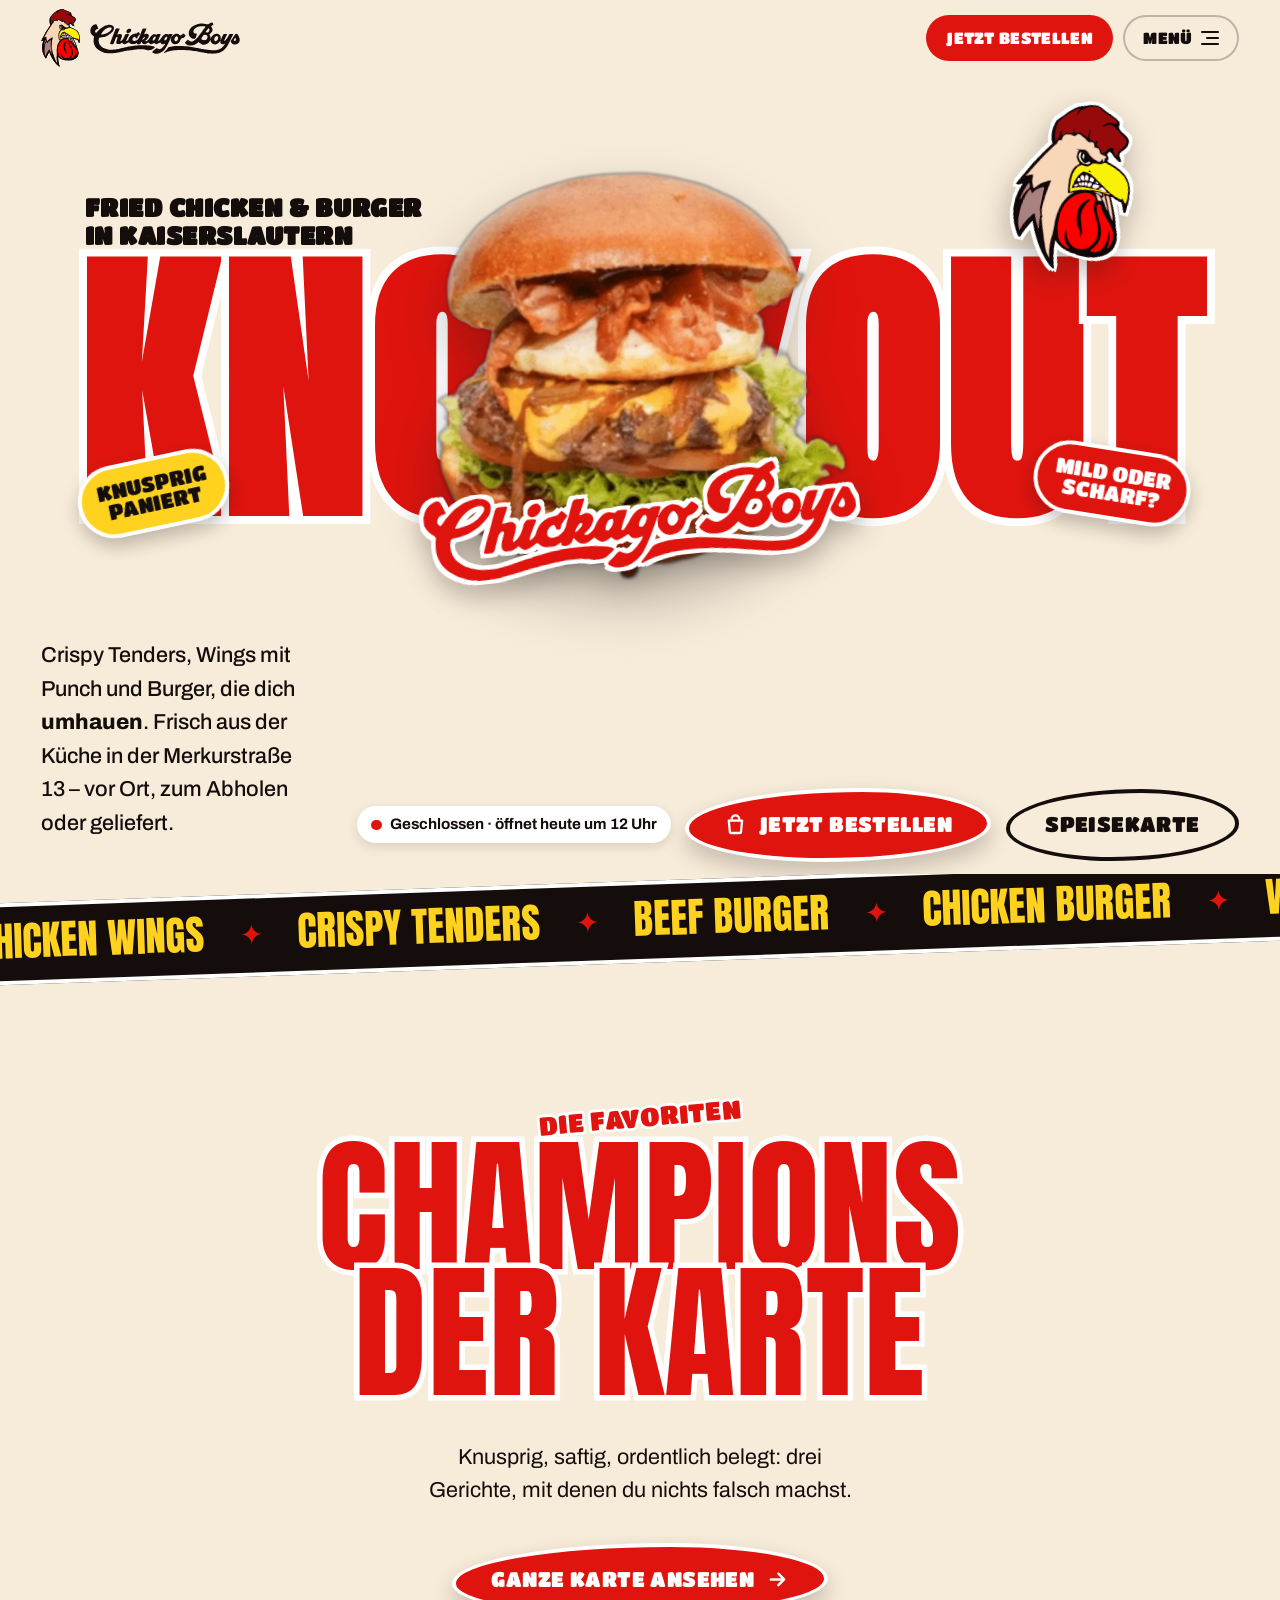
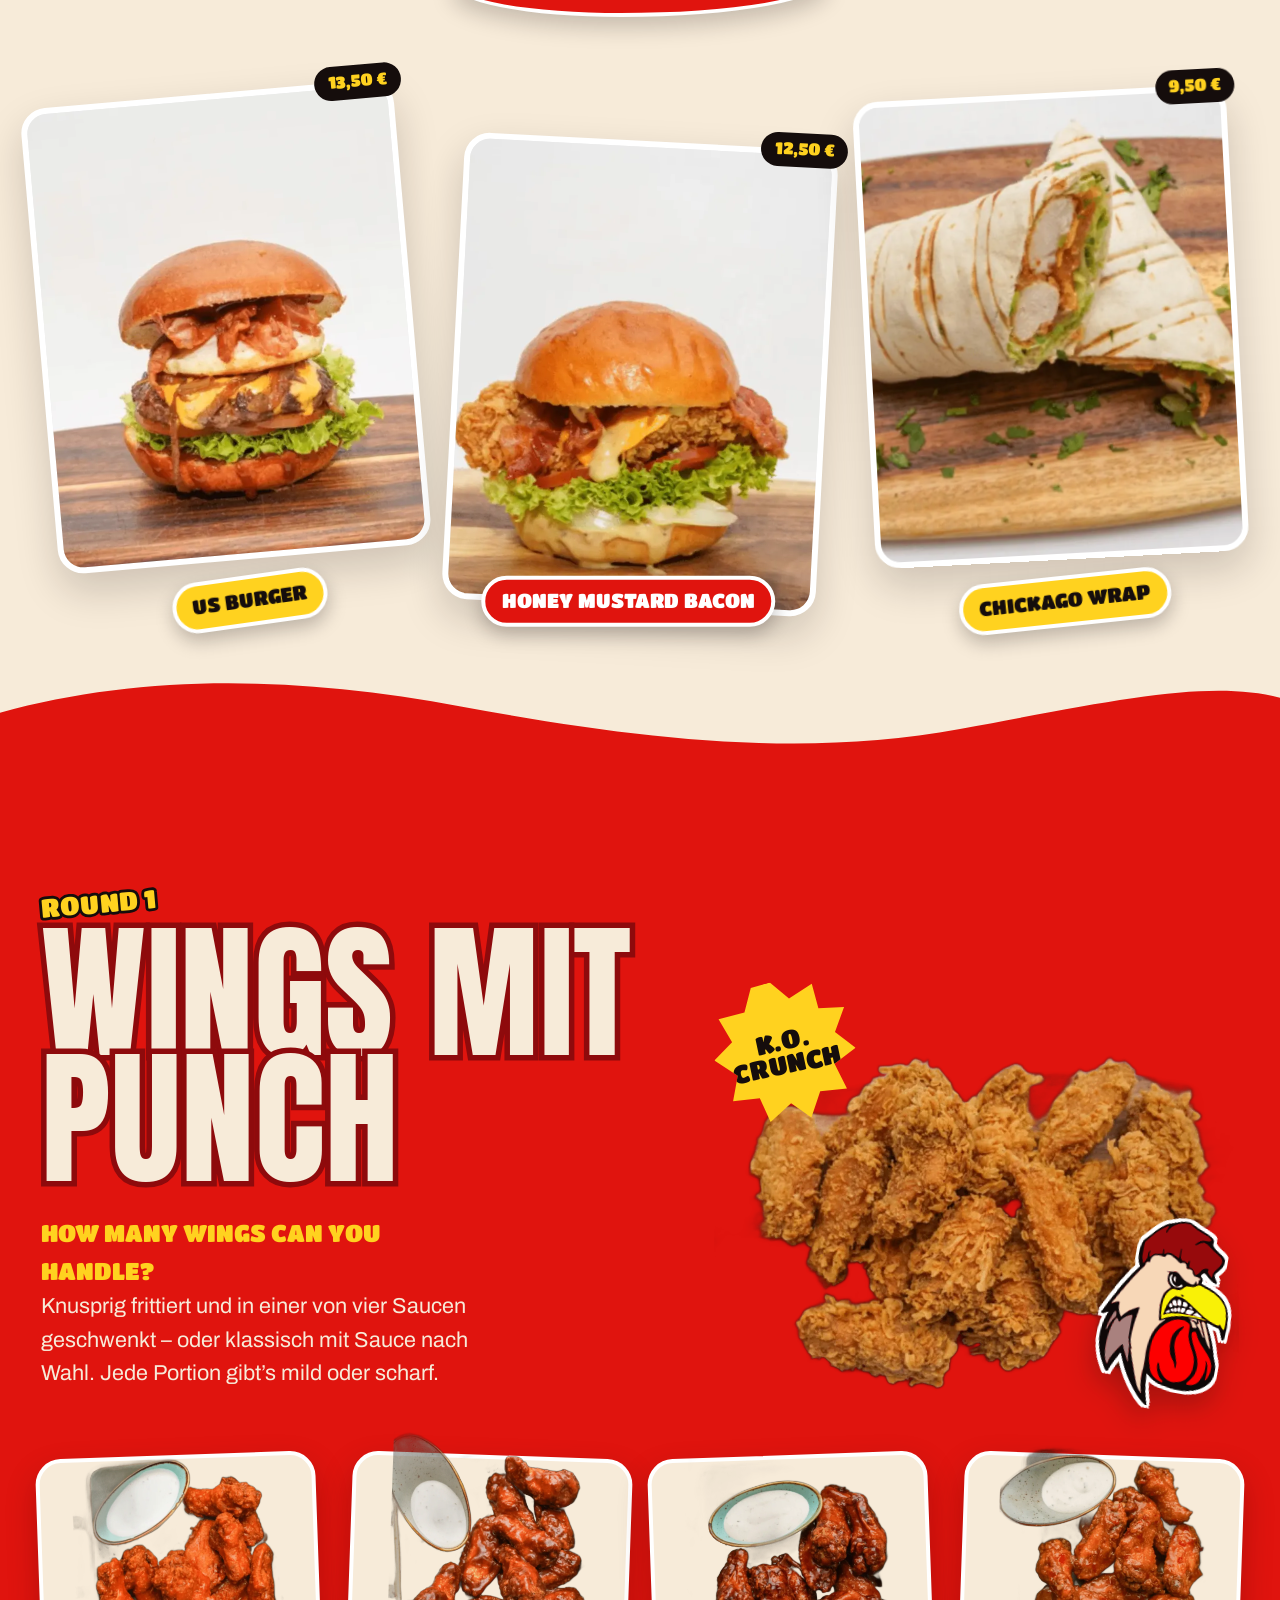
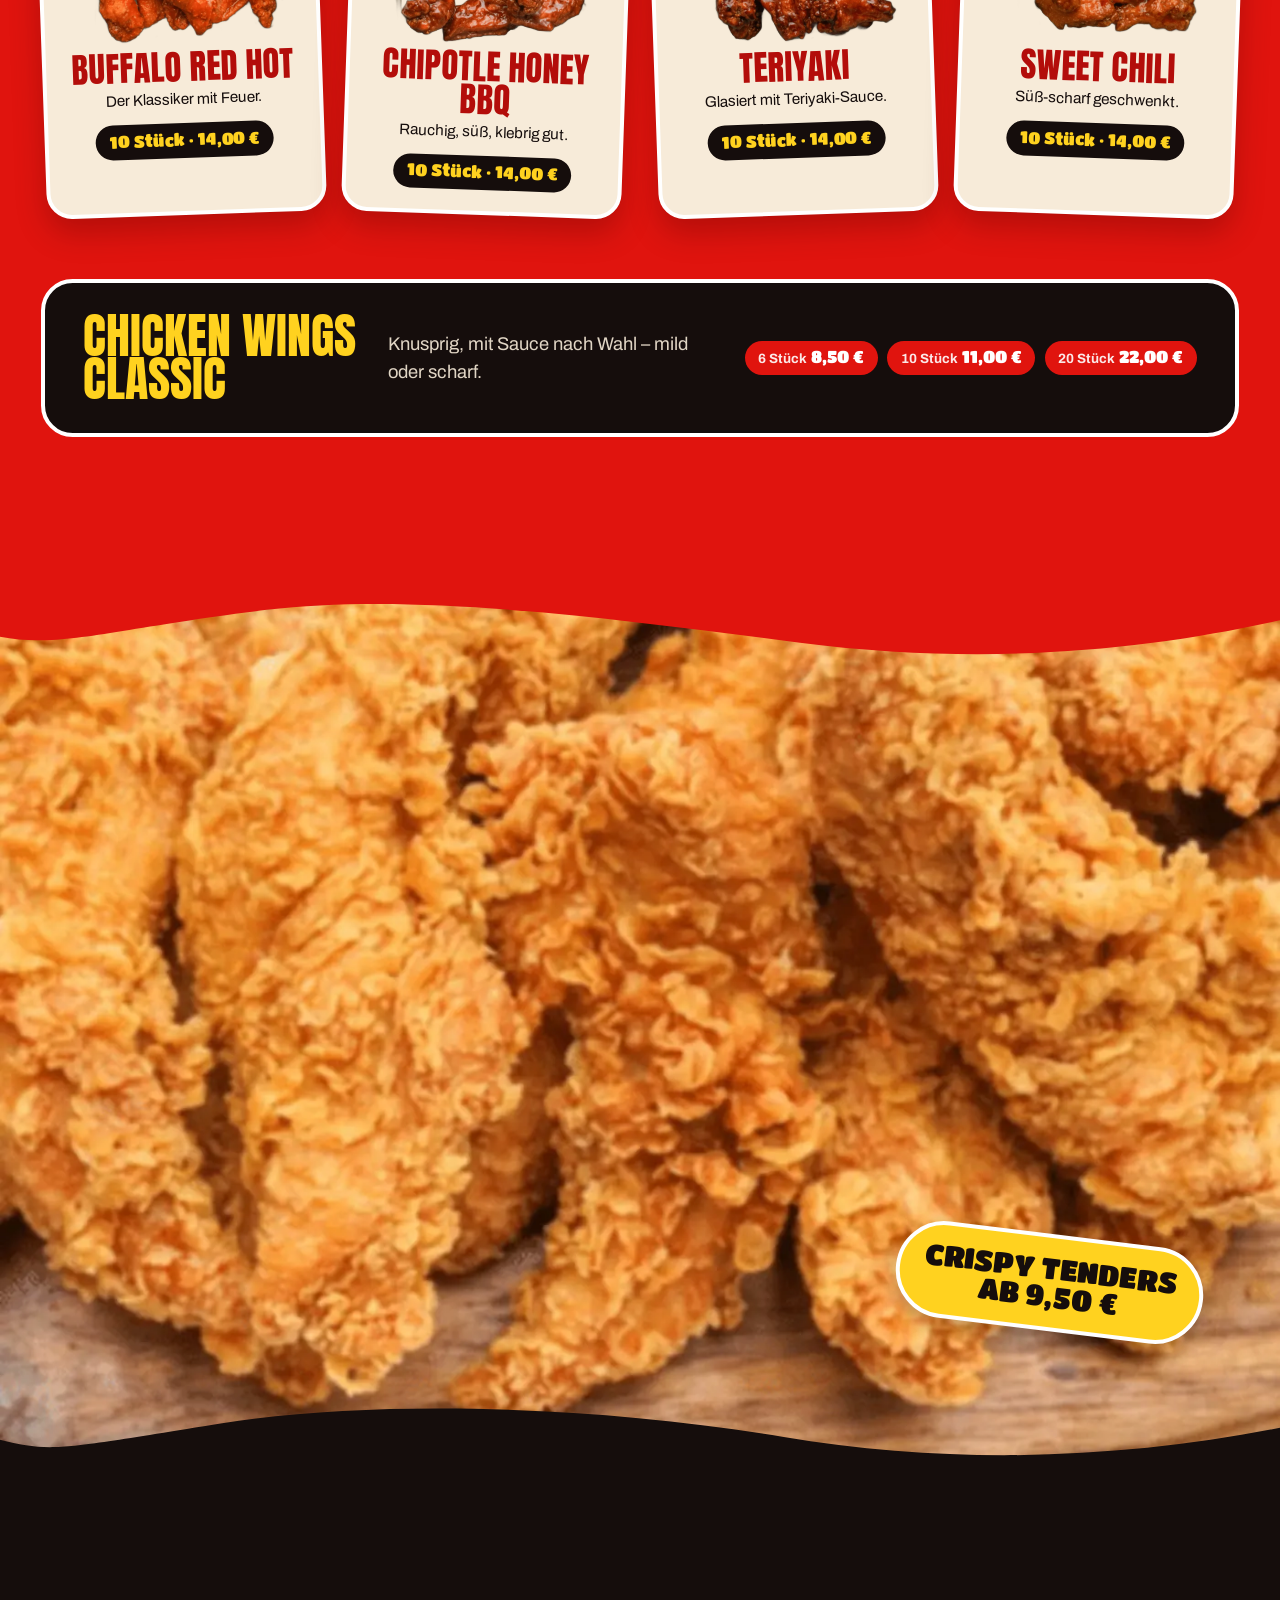
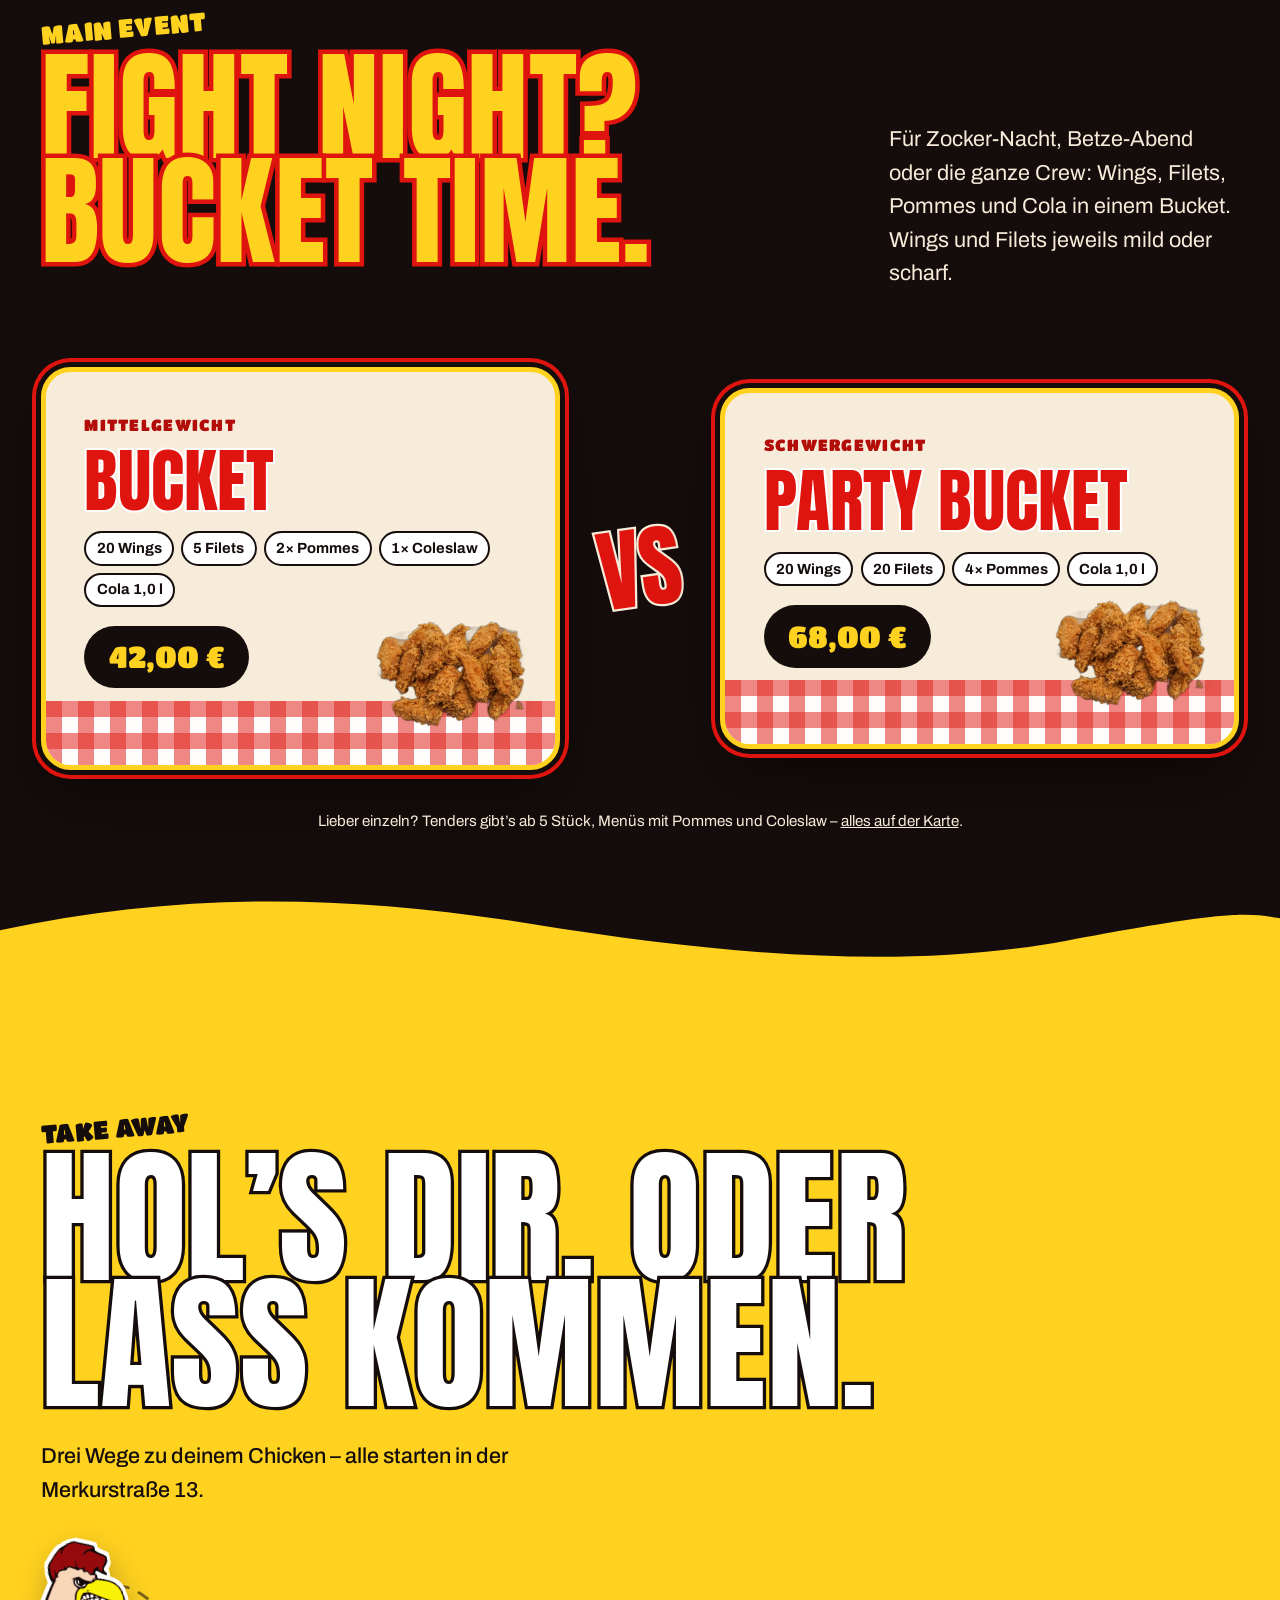
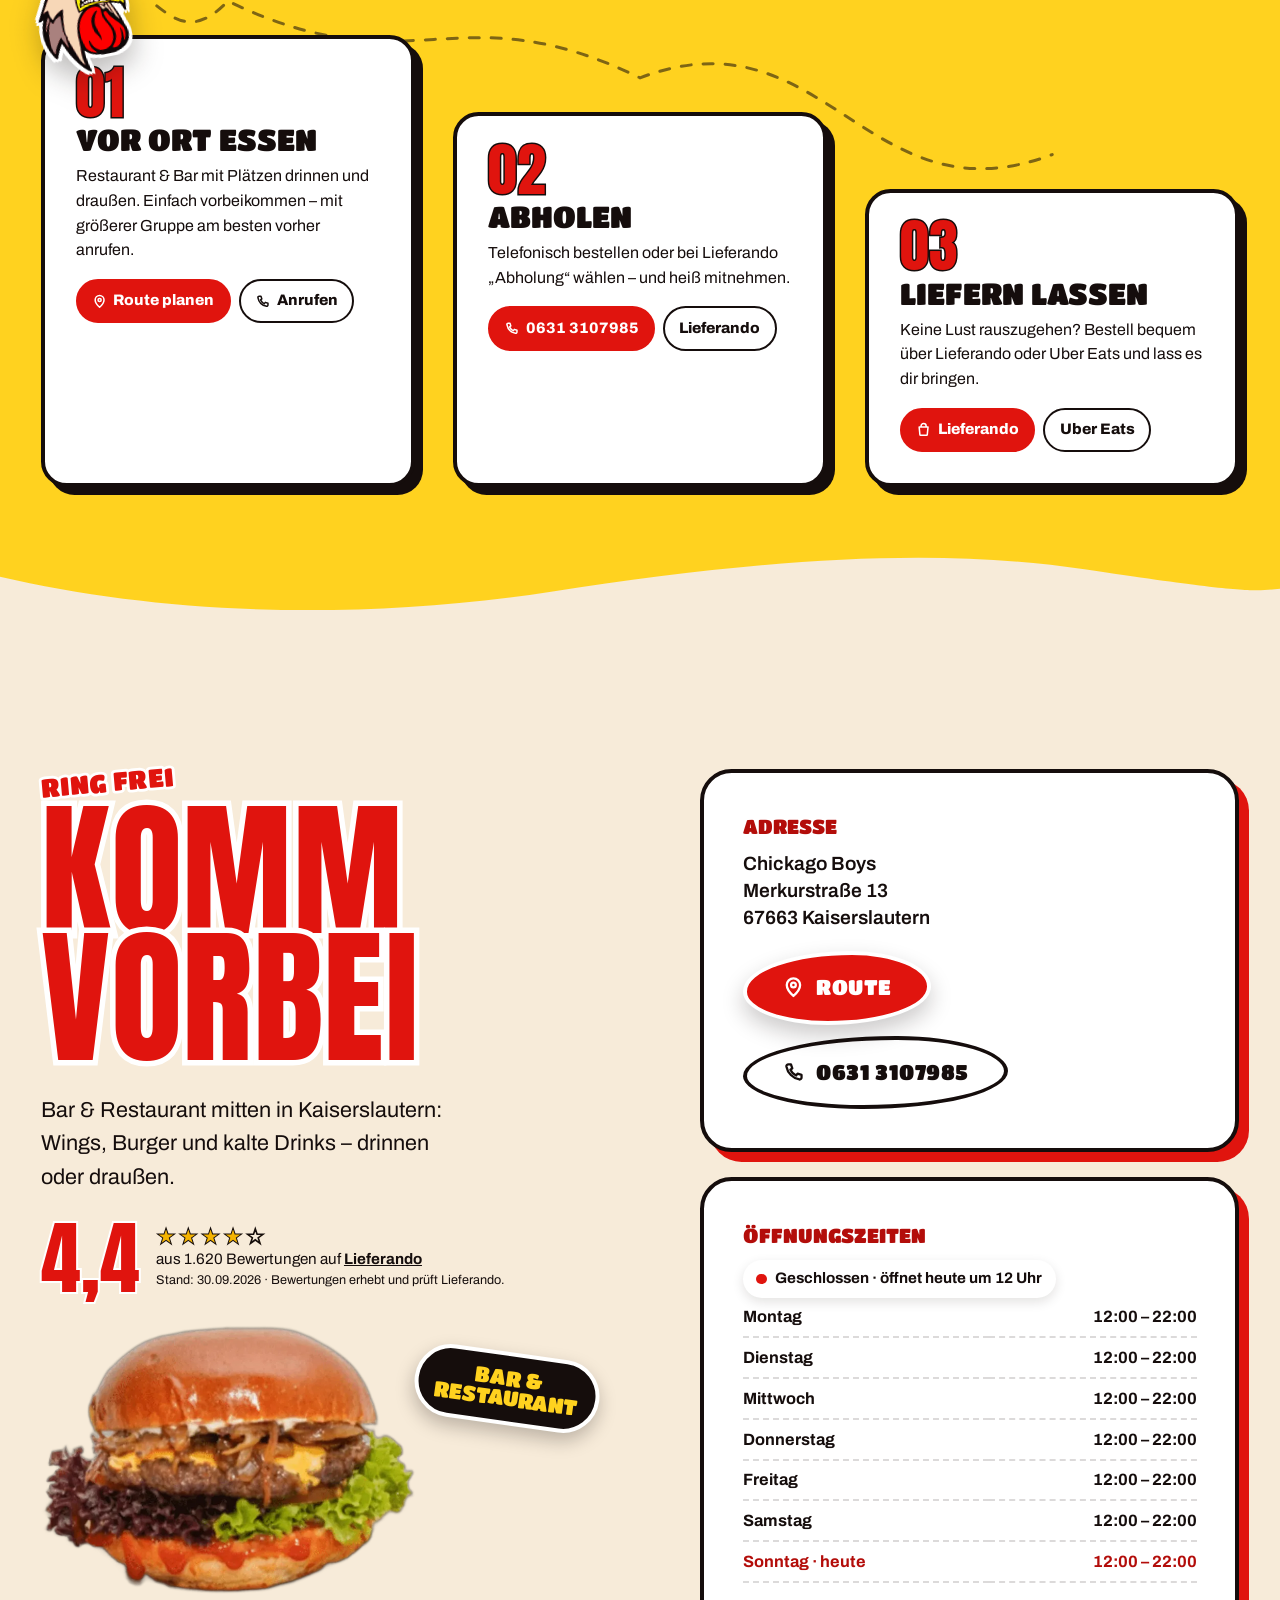
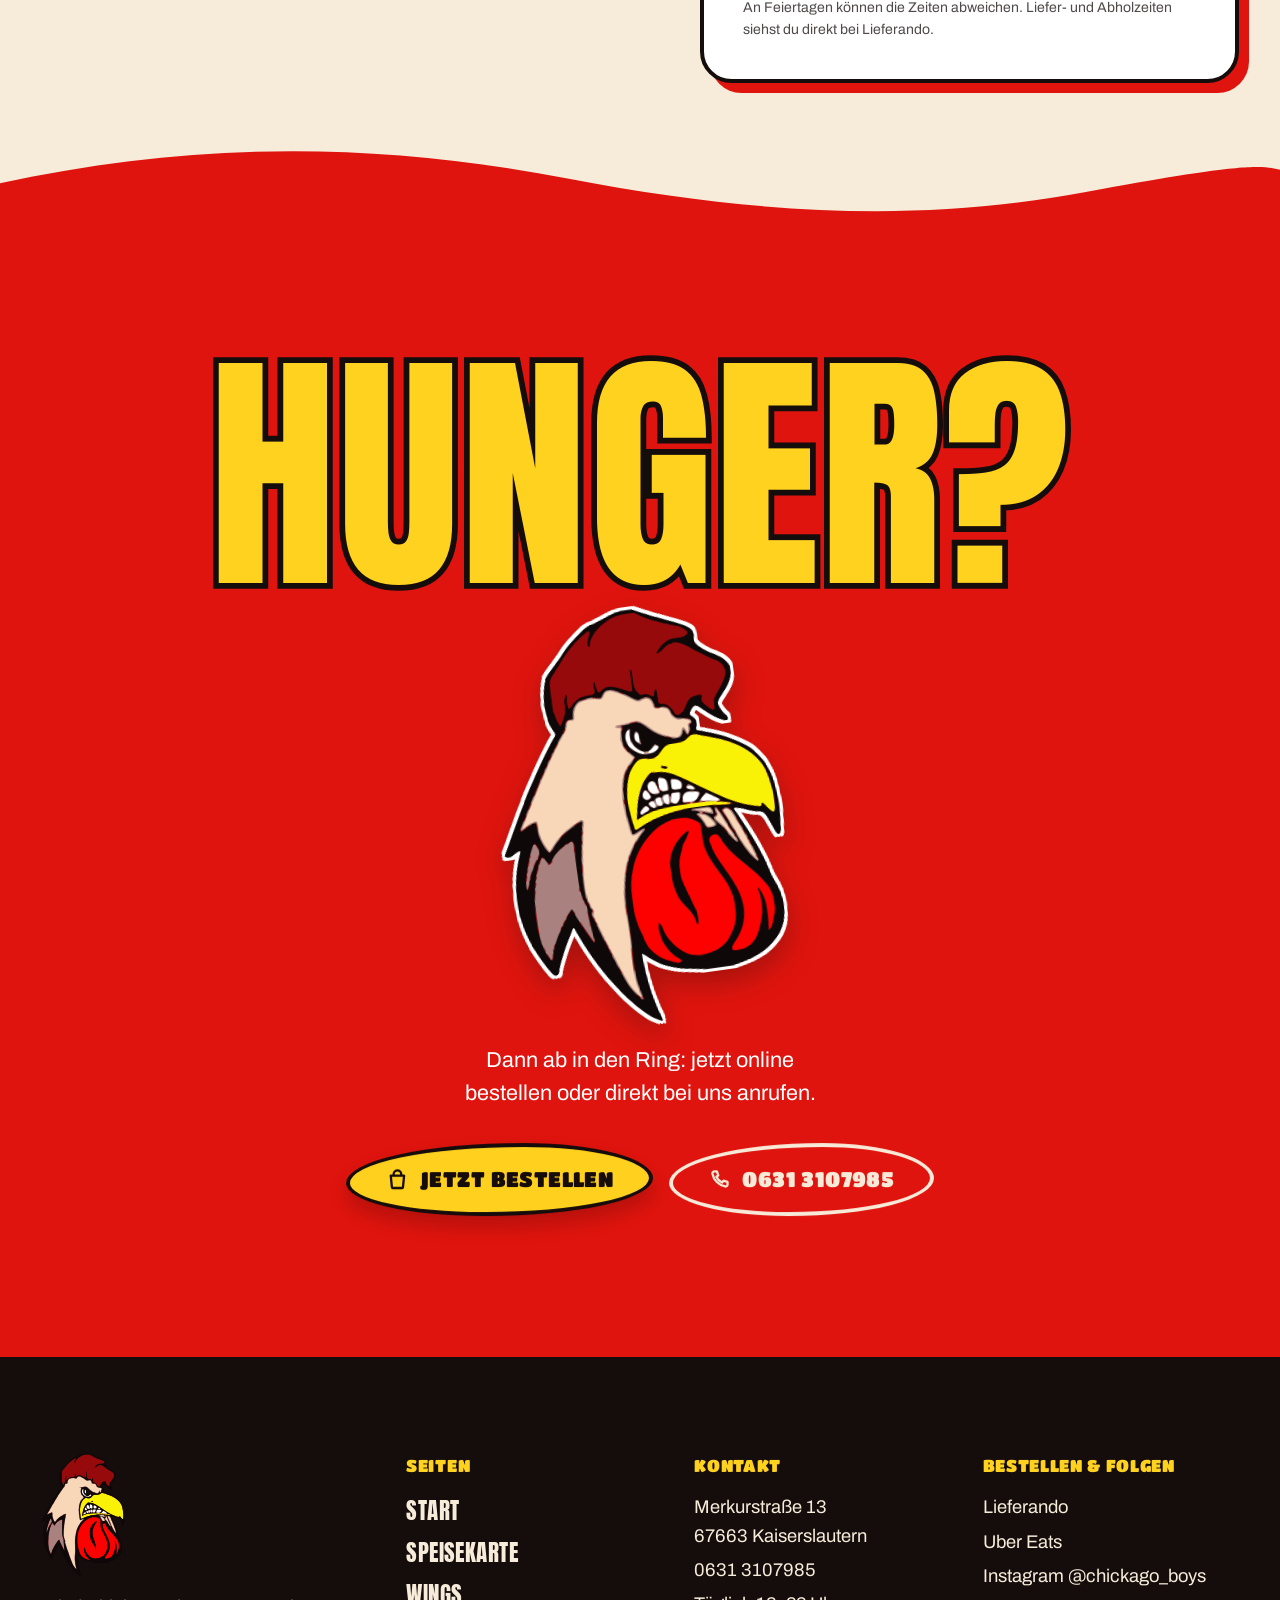
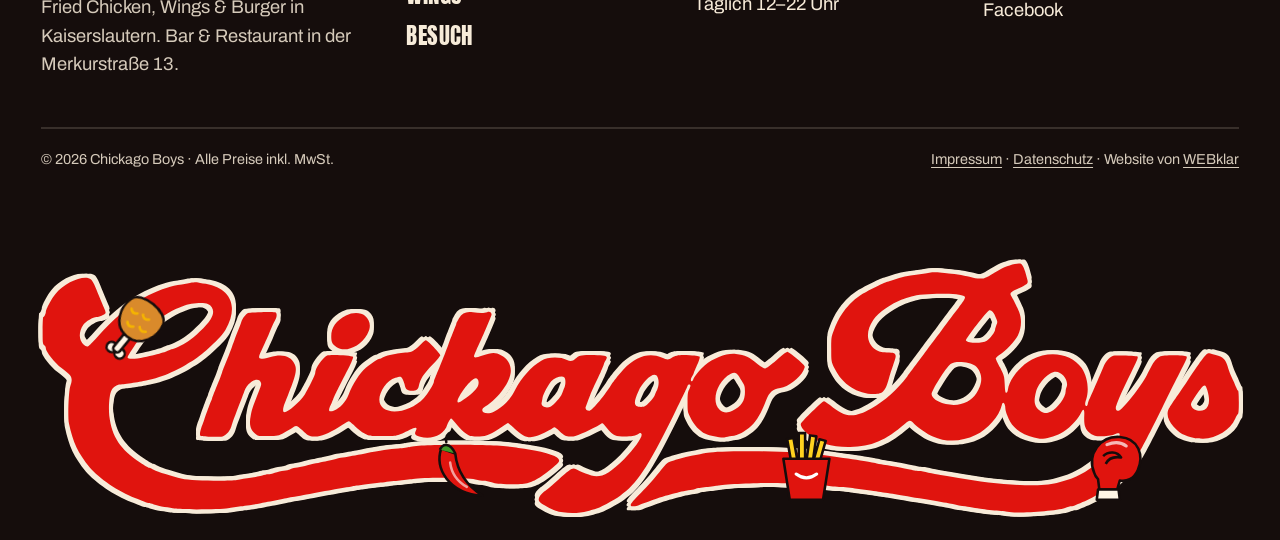
==== index.html @ 67cc06cb "home page" ====
<!doctype html>
<html lang="de">
<head>
  <meta charset="utf-8">
  <meta name="viewport" content="width=device-width, initial-scale=1">
  <title>Chickago Boys – Fried Chicken &amp; Burger in Kaiserslautern</title>
  <meta name="description" content="Knusprige Chicken Wings, Crispy Tenders und Burger in der Merkurstraße 13 in Kaiserslautern. Vor Ort essen, abholen oder liefern lassen. Täglich 12–22 Uhr.">
  <meta name="theme-color" content="#e0140e">
  <link rel="icon" href="assets/img/favicon-32.png" sizes="32x32" type="image/png">
  <link rel="apple-touch-icon" href="assets/img/apple-touch-icon.png">
  <meta property="og:type" content="restaurant">
  <meta property="og:locale" content="de_DE">
  <meta property="og:site_name" content="Chickago Boys">
  <meta property="og:title" content="Chickago Boys – Fried Chicken &amp; Burger in Kaiserslautern">
  <meta property="og:description" content="Wings, Crispy Tenders und Burger in der Merkurstraße 13. Vor Ort, zum Abholen oder geliefert.">
  <meta property="og:image" content="assets/img/og-image.jpg">
  <link rel="preload" href="assets/fonts/anton-latin.woff2" as="font" type="font/woff2" crossorigin>
  <link rel="preload" href="assets/fonts/titan-one-latin.woff2" as="font" type="font/woff2" crossorigin>
  <link rel="preload" href="assets/img/cut-us-burger.webp" as="image" type="image/webp">
  <link rel="stylesheet" href="assets/css/style.css">
  <script>
    (function (d) {
      var h = d.documentElement; h.classList.add('js');
      if (!window.matchMedia('(prefers-reduced-motion: reduce)').matches) h.classList.add('anim');
      setTimeout(function () { if (!window.gsap) h.classList.remove('anim'); }, 2500);
    })(document);
  </script>
  <script type="application/ld+json">
  {
    "@context": "https://schema.org",
    "@type": "Restaurant",
    "name": "Chickago Boys Fried Chicken & Burger",
    "alternateName": "Chickago Boys",
    "description": "Fried Chicken, Chicken Wings, Crispy Tenders und Burger – Bar & Restaurant in Kaiserslautern.",
    "servesCuisine": ["Amerikanisch", "Fried Chicken", "Burger", "Chicken Wings"],
    "priceRange": "€€",
    "telephone": "+49 631 3107985",
    "address": {
      "@type": "PostalAddress",
      "streetAddress": "Merkurstraße 13",
      "postalCode": "67663",
      "addressLocality": "Kaiserslautern",
      "addressRegion": "Rheinland-Pfalz",
      "addressCountry": "DE"
    },
    "geo": { "@type": "GeoCoordinates", "latitude": 49.4434292, "longitude": 7.7302276 },
    "openingHoursSpecification": [{
      "@type": "OpeningHoursSpecification",
      "dayOfWeek": ["Monday", "Tuesday", "Wednesday", "Thursday", "Friday", "Saturday", "Sunday"],
      "opens": "12:00",
      "closes": "22:00"
    }],
    "hasMenu": "speisekarte.html",
    "sameAs": [
      "https://www.instagram.com/chickago_boys/",
      "https://www.facebook.com/p/Chickago-Boys-61554599980010/",
      "https://www.lieferando.de/speisekarte/chickago-boys"
    ]
  }
  </script>
  <script src="assets/js/gsap.min.js" defer></script>
  <script src="assets/js/ScrollTrigger.min.js" defer></script>
  <script src="assets/js/lenis.min.js" defer></script>
  <script src="assets/js/main.js" defer></script>
</head>
<body>
  <svg width="0" height="0" style="position:absolute" aria-hidden="true" focusable="false">
    <symbol id="i-bag" viewBox="0 0 24 24"><path fill="none" stroke="currentColor" stroke-width="2.4" stroke-linecap="round" stroke-linejoin="round" d="M5 8h14l-1.2 12.2a1 1 0 0 1-1 .8H7.2a1 1 0 0 1-1-.8L5 8Zm3 0V6.5a4 4 0 0 1 8 0V8"/></symbol>
    <symbol id="i-phone" viewBox="0 0 24 24"><path fill="none" stroke="currentColor" stroke-width="2.4" stroke-linecap="round" stroke-linejoin="round" d="M6.6 3.5h2.8l1.4 4.2-2 1.5a12 12 0 0 0 6 6l1.5-2 4.2 1.4v2.8a2 2 0 0 1-2.2 2A17 17 0 0 1 4.6 5.7a2 2 0 0 1 2-2.2Z"/></symbol>
    <symbol id="i-pin" viewBox="0 0 24 24"><path fill="none" stroke="currentColor" stroke-width="2.4" stroke-linecap="round" stroke-linejoin="round" d="M12 21s-7-6.2-7-11.5A7 7 0 0 1 19 9.5C19 14.8 12 21 12 21Zm0-9a2.5 2.5 0 1 0 0-5 2.5 2.5 0 0 0 0 5Z"/></symbol>
    <symbol id="i-arrow" viewBox="0 0 24 24"><path fill="none" stroke="currentColor" stroke-width="2.6" stroke-linecap="round" stroke-linejoin="round" d="M5 12h14m-6-6 6 6-6 6"/></symbol>
    <symbol id="i-insta" viewBox="0 0 24 24"><g fill="none" stroke="currentColor" stroke-width="2.2"><rect x="3.5" y="3.5" width="17" height="17" rx="5"/><circle cx="12" cy="12" r="4"/><circle cx="17.2" cy="6.8" r=".6" fill="currentColor"/></g></symbol>
    <symbol id="i-fb" viewBox="0 0 24 24"><path fill="currentColor" d="M13.5 21v-7.5h2.6l.4-3h-3V8.6c0-.9.3-1.5 1.5-1.5h1.6V4.4a21 21 0 0 0-2.3-.1c-2.3 0-3.9 1.4-3.9 4v2.2H7.8v3h2.6V21h3.1Z"/></symbol>
  </svg>

  <a class="skip-link" href="#main">Zum Inhalt springen</a>

  <header class="nav" id="nav">
    <a class="nav__brand" href="index.html" aria-label="Chickago Boys – Startseite">
      <img src="assets/img/rooster.svg" alt="" width="40" height="58">
      <span class="wm wm-mask" aria-hidden="true"></span>
    </a>
    <div class="nav__actions">
      <a class="pill pill--red" href="https://www.lieferando.de/speisekarte/chickago-boys" target="_blank" rel="noopener">
        <span class="roll"><span>Jetzt bestellen</span><span aria-hidden="true">Jetzt bestellen</span></span>
      </a>
      <button class="pill pill--outline" id="menu-btn" type="button" aria-expanded="false" aria-controls="menu-panel">
        <span class="roll"><span class="menu-label">Menü</span><span aria-hidden="true" class="menu-label">Menü</span></span>
        <span class="nav__burger" aria-hidden="true"><i></i><i></i><i></i></span>
      </button>
    </div>
  </header>
  <div class="menu-overlay" id="menu-overlay"></div>
  <nav class="menu-panel" id="menu-panel" aria-label="Hauptmenü">
    <ul>
      <li><a href="#top">Start</a></li>
      <li><a href="speisekarte.html">Speisekarte</a></li>
      <li><a href="#wings">Wings</a></li>
      <li><a href="#buckets">Buckets</a></li>
      <li><a href="#bestellen">Bestellen</a></li>
      <li><a href="#besuch">Besuch</a></li>
    </ul>
    <div class="menu-panel__meta">
      Merkurstraße 13 · 67663 Kaiserslautern<br>
      Täglich 12–22 Uhr · <a href="tel:+496313107985">0631 3107985</a>
    </div>
  </nav>

  <main id="main">
    <!-- ============ HERO ============ -->
    <section class="hero bg-cream" id="top" aria-labelledby="hero-title">
      <div class="hero__stage">
        <h1 class="hero__title" id="hero-title">
          <span class="hero__eyebrow" data-intro><span>Fried Chicken &amp; Burger</span> <span>in Kaiserslautern</span></span>
          <span class="hero__big" data-hero-big><span class="part">Knock</span><span class="part">out</span></span>
        </h1>
        <div class="hero__burger" data-intro data-float>
          <img src="assets/img/cut-us-burger.webp" width="774" height="760" alt="US Burger von Chickago Boys mit Cheddar, Spiegelei und Bacon" fetchpriority="high">
        </div>
        <div class="hero__wm" data-intro aria-hidden="true"><div class="wm-fill"><span class="wm-mask wm-mask--block"></span></div></div>
        <span class="sticker hero__st1" data-intro data-sticker>Knusprig<br>paniert</span>
        <span class="sticker sticker--red hero__st2" data-intro data-sticker>Mild oder<br>scharf?</span>
        <img class="hero__rooster die-cut" src="assets/img/rooster.svg" alt="" width="179" height="264" data-intro data-sticker>
      </div>
      <div class="hero__bottom">
        <p class="lead" data-intro>Crispy Tenders, Wings mit Punch und Burger, die dich <strong>umhauen</strong>. Frisch aus der Küche in der Merkurstraße 13 – vor Ort, zum Abholen oder geliefert.</p>
        <div class="hero__cta" data-intro>
          <span class="open-badge" data-open-badge>Öffnungszeiten: täglich 12–22 Uhr</span>
          <a class="btn" href="https://www.lieferando.de/speisekarte/chickago-boys" target="_blank" rel="noopener"><svg aria-hidden="true"><use href="#i-bag"/></svg>Jetzt bestellen</a>
          <a class="btn btn--ghost" href="speisekarte.html">Speisekarte</a>
        </div>
      </div>
    </section>

    <div class="ticker-clip" aria-hidden="true">
    <div class="ticker">
      <div class="ticker__track">
        <span>Chicken Wings</span><span>Crispy Tenders</span><span>Beef Burger</span><span>Chicken Burger</span><span>Wraps</span><span>Cheesy Fries</span><span>Buckets</span><span>Merkurstraße 13</span>
        <span>Chicken Wings</span><span>Crispy Tenders</span><span>Beef Burger</span><span>Chicken Burger</span><span>Wraps</span><span>Cheesy Fries</span><span>Buckets</span><span>Merkurstraße 13</span>
      </div>
    </div>
    </div>

    <!-- ============ CHAMPIONS ============ -->
    <section class="section bg-cream champs" aria-labelledby="champs-title">
      <div class="wrap">
        <span class="kicker" data-reveal>Die Favoriten</span>
        <h2 class="display h2 stroke" id="champs-title" data-pop>Champions der Karte</h2>
        <p class="lead" data-reveal>Knusprig, saftig, ordentlich belegt: drei Gerichte, mit denen du nichts falsch machst.</p>
        <a class="btn" href="speisekarte.html" data-reveal>Ganze Karte ansehen <svg aria-hidden="true"><use href="#i-arrow"/></svg></a>

        <div class="champs__cards">
          <a class="photo-card" href="speisekarte.html#beef-burger" data-reveal>
            <div class="photo-card__img"><img src="assets/img/foto-us-burger.webp" width="900" height="900" loading="lazy" alt="US Burger mit Cheddar, Ei, Bacon und BBQ-Soße auf einem Holzbrett"></div>
            <span class="price photo-card__price">13,50 €</span>
            <span class="photo-card__label"><span class="sticker">US Burger</span></span>
          </a>
          <a class="photo-card" href="speisekarte.html#chicken-burger" data-reveal>
            <div class="photo-card__img"><img src="assets/img/foto-chicken-honey-mustard.webp" width="900" height="900" loading="lazy" alt="Chicken Burger Home Style mit Honey-Mustard-Soße und Bacon"></div>
            <span class="price photo-card__price">12,50 €</span>
            <span class="photo-card__label"><span class="sticker sticker--red">Honey Mustard Bacon</span></span>
          </a>
          <a class="photo-card" href="speisekarte.html#wraps" data-reveal>
            <div class="photo-card__img"><img src="assets/img/foto-chicken-wrap.webp" width="900" height="900" loading="lazy" alt="Chicken Wrap Chickago-Boys mit zwei Crispy-Filets, aufgeschnitten"></div>
            <span class="price photo-card__price">9,50 €</span>
            <span class="photo-card__label"><span class="sticker">Chickago Wrap</span></span>
          </a>
        </div>
      </div>
    </section>

    <!-- ============ WINGS ============ -->
    <section class="section bg-red on-red wings" id="wings" aria-labelledby="wings-title">
      <div class="wave wave--top" aria-hidden="true"><svg viewBox="0 0 1440 120" preserveAspectRatio="none"><path fill="currentColor" d="M0 70C160 18 330 20 520 62s380 70 560 30 280-66 360-42v72H0Z"/></svg></div>
      <div class="wrap">
        <div class="wings__head">
          <div>
            <span class="kicker kicker--yellow" data-reveal>Round 1</span>
            <h2 class="display h2 stroke" id="wings-title" data-pop>Wings mit Punch</h2>
            <p class="lead wings__lead" data-reveal><em>How many Wings can you handle?</em><br>Knusprig frittiert und in einer von vier Saucen geschwenkt – oder klassisch mit Sauce nach Wahl. Jede Portion gibt’s mild oder scharf.</p>
          </div>
          <div class="wings__hero" data-reveal>
            <img src="assets/img/cut-chicken-wings.webp" width="1000" height="813" loading="lazy" alt="Ein Berg knuspriger Chicken Wings">
            <span class="burst" data-sticker><span>K.O.<br>Crunch</span></span>
            <img class="rooster-st die-cut" src="assets/img/rooster.svg" alt="" width="179" height="264" data-sticker>
          </div>
        </div>

        <div class="sauce-grid">
          <article class="sauce" data-reveal>
            <div class="sauce__img"><img src="assets/img/cut-buffalo-wings.webp" width="800" height="784" loading="lazy" alt="Buffalo Red Hot Wings mit Dip"></div>
            <h3>Buffalo Red Hot</h3>
            <p>Der Klassiker mit Feuer.</p>
            <span class="price">10 Stück · 14,00 €</span>
          </article>
          <article class="sauce" data-reveal>
            <div class="sauce__img"><img src="assets/img/cut-bbq-wings.webp" width="800" height="830" loading="lazy" alt="Chipotle Honey BBQ Wings mit Dip"></div>
            <h3>Chipotle Honey BBQ</h3>
            <p>Rauchig, süß, klebrig gut.</p>
            <span class="price">10 Stück · 14,00 €</span>
          </article>
          <article class="sauce" data-reveal>
            <div class="sauce__img"><img src="assets/img/cut-teriyaki-wings.webp" width="800" height="789" loading="lazy" alt="Teriyaki Wings mit Dip"></div>
            <h3>Teriyaki</h3>
            <p>Glasiert mit Teriyaki-Sauce.</p>
            <span class="price">10 Stück · 14,00 €</span>
          </article>
          <article class="sauce" data-reveal>
            <div class="sauce__img"><img src="assets/img/cut-sweet-chili-wings.webp" width="800" height="709" loading="lazy" alt="Sweet Chili Wings mit Dip"></div>
            <h3>Sweet Chili</h3>
            <p>Süß-scharf geschwenkt.</p>
            <span class="price">10 Stück · 14,00 €</span>
          </article>
        </div>

        <div class="classic-wings" data-reveal>
          <h3>Chicken Wings<br>Classic</h3>
          <p>Knusprig, mit Sauce nach Wahl – mild oder scharf.</p>
          <div class="classic-wings__prices">
            <span class="price"><small>6 Stück</small>8,50 €</span>
            <span class="price"><small>10 Stück</small>11,00 €</span>
            <span class="price"><small>20 Stück</small>22,00 €</span>
          </div>
        </div>
      </div>
    </section>

    <!-- ============ PHOTO BAND ============ -->
    <div class="band" aria-hidden="true">
      <div class="wave wave--top"><svg viewBox="0 0 1440 120" preserveAspectRatio="none"><path fill="currentColor" d="M0 0h1440v58c-150 40-330 62-540 30S470 20 300 44 70 96 0 80Z"/></svg></div>
      <img src="assets/img/foto-menu-tenders.webp" width="1400" height="1400" loading="lazy" alt="" data-parallax>
      <span class="sticker band__tag" data-sticker>Crispy Tenders<br>ab 9,50 €</span>
      <div class="wave wave--bottom"><svg viewBox="0 0 1440 120" preserveAspectRatio="none"><path fill="currentColor" d="M0 0h1440v64c-170-40-360-52-560-12S430 104 250 70 60 30 0 48Z"/></svg></div>
    </div>

    <!-- ============ BUCKETS ============ -->
    <section class="section bg-ink on-dark buckets" data-nav-dark id="buckets" aria-labelledby="buckets-title">
      <div class="wrap">
        <div class="buckets__head">
          <div>
            <span class="kicker kicker--yellow" data-reveal>Main Event</span>
            <h2 class="display h2 stroke" id="buckets-title" data-pop>Fight Night? Bucket Time.</h2>
          </div>
          <p class="lead" data-reveal>Für Zocker-Nacht, Betze-Abend oder die ganze Crew: Wings, Filets, Pommes und Cola in einem Bucket. Wings und Filets jeweils mild oder scharf.</p>
        </div>

        <div class="fight-card-row">
          <article class="fight-card" data-reveal>
            <span class="fight-card__class">Mittelgewicht</span>
            <h3>Bucket</h3>
            <ul>
              <li>20 Wings</li><li>5 Filets</li><li>2× Pommes</li><li>1× Coleslaw</li><li>Cola 1,0 l</li>
            </ul>
            <div class="fight-card__foot">
              <span class="price">42,00 €</span>
              <img src="assets/img/cut-chicken-wings.webp" width="1000" height="813" loading="lazy" alt="">
            </div>
          </article>
          <span class="vs" aria-hidden="true" data-sticker>VS</span>
          <article class="fight-card" data-reveal>
            <span class="fight-card__class">Schwergewicht</span>
            <h3>Party Bucket</h3>
            <ul>
              <li>20 Wings</li><li>20 Filets</li><li>4× Pommes</li><li>Cola 1,0 l</li>
            </ul>
            <div class="fight-card__foot">
              <span class="price">68,00 €</span>
              <img src="assets/img/cut-chicken-wings.webp" width="1000" height="813" loading="lazy" alt="">
            </div>
          </article>
        </div>
        <p class="buckets__note" data-reveal>Lieber einzeln? Tenders gibt’s ab 5 Stück, Menüs mit Pommes und Coleslaw – <a href="speisekarte.html#chicken">alles auf der Karte</a>.</p>
      </div>
    </section>

    <!-- ============ TAKE AWAY ============ -->
    <section class="section bg-yellow takeaway" id="bestellen" aria-labelledby="takeaway-title">
      <div class="wave wave--top" aria-hidden="true"><svg viewBox="0 0 1440 120" preserveAspectRatio="none"><path fill="currentColor" d="M0 60c200-50 380-50 600-8s420 62 600 22 200-38 240-30v76H0Z"/></svg></div>
      <div class="wrap">
        <span class="kicker kicker--ink" data-reveal>Take away</span>
        <h2 class="display h2 stroke" id="takeaway-title" data-pop>Hol’s dir. Oder lass kommen.</h2>
        <p class="takeaway__lead lead" data-reveal>Drei Wege zu deinem Chicken – alle starten in der Merkurstraße 13.</p>

        <div class="route" data-route>
          <svg class="route__svg" aria-hidden="true" preserveAspectRatio="none"><path d=""/></svg>
          <img class="route__rider die-cut" src="assets/img/rooster.svg" alt="" width="179" height="264">
          <div class="stops">
            <article class="stop" data-reveal>
              <div class="stop__num">01</div>
              <h3>Vor Ort essen</h3>
              <p>Restaurant &amp; Bar mit Plätzen drinnen und draußen. Einfach vorbeikommen – mit größerer Gruppe am besten vorher anrufen.</p>
              <div class="stop__links">
                <a class="is-primary" href="https://www.google.com/maps/dir/?api=1&amp;destination=Merkurstra%C3%9Fe+13%2C+67663+Kaiserslautern" target="_blank" rel="noopener"><svg aria-hidden="true"><use href="#i-pin"/></svg>Route planen</a>
                <a href="tel:+496313107985"><svg aria-hidden="true"><use href="#i-phone"/></svg>Anrufen</a>
              </div>
            </article>
            <article class="stop" data-reveal>
              <div class="stop__num">02</div>
              <h3>Abholen</h3>
              <p>Telefonisch bestellen oder bei Lieferando „Abholung“ wählen – und heiß mitnehmen.</p>
              <div class="stop__links">
                <a class="is-primary" href="tel:+496313107985"><svg aria-hidden="true"><use href="#i-phone"/></svg>0631 3107985</a>
                <a href="https://www.lieferando.de/speisekarte/chickago-boys" target="_blank" rel="noopener">Lieferando</a>
              </div>
            </article>
            <article class="stop" data-reveal>
              <div class="stop__num">03</div>
              <h3>Liefern lassen</h3>
              <p>Keine Lust rauszugehen? Bestell bequem über Lieferando oder Uber Eats und lass es dir bringen.</p>
              <div class="stop__links">
                <a class="is-primary" href="https://www.lieferando.de/speisekarte/chickago-boys" target="_blank" rel="noopener"><svg aria-hidden="true"><use href="#i-bag"/></svg>Lieferando</a>
                <a href="https://www.ubereats.com/de/store/chickago-boys-kaiserslautern/5Yb4dNqDVJOuStkhhdC4qw" target="_blank" rel="noopener">Uber Eats</a>
              </div>
            </article>
          </div>
        </div>
      </div>
    </section>

    <!-- ============ VISIT ============ -->
    <section class="section bg-cream visit" id="besuch" aria-labelledby="visit-title">
      <div class="wave wave--top" aria-hidden="true"><svg viewBox="0 0 1440 120" preserveAspectRatio="none"><path fill="currentColor" d="M0 50c180 50 400 60 620 20s420-62 600-30 190 30 220 26v54H0Z"/></svg></div>
      <div class="wrap visit__grid">
        <div>
          <span class="kicker" data-reveal>Ring frei</span>
          <h2 class="display h2 stroke" id="visit-title" data-pop>Komm vorbei</h2>
          <p class="lead" data-reveal>Bar &amp; Restaurant mitten in Kaiserslautern: Wings, Burger und kalte Drinks – drinnen oder draußen.</p>
          <div class="rating" data-reveal>
            <span class="rating__score">4,4</span>
            <div>
              <div class="rating__stars" aria-hidden="true">★★★★☆</div>
              <div class="rating__meta">aus 1.620 Bewertungen auf <a href="https://www.lieferando.de/speisekarte/chickago-boys" target="_blank" rel="noopener">Lieferando</a><br><small>Stand: 30.09.2026 · Bewertungen erhebt und prüft Lieferando.</small></div>
            </div>
          </div>
          <div class="visit__deco" data-reveal>
            <img src="assets/img/cut-cheese-burger.webp" width="900" height="656" loading="lazy" alt="Cheese Burger mit Cheddar und karamellisierten Zwiebeln">
            <span class="sticker sticker--ink" data-sticker>Bar &amp;<br>Restaurant</span>
          </div>
        </div>
        <div>
          <div class="info-card" data-reveal>
            <h3>Adresse</h3>
            <address>Chickago Boys<br>Merkurstraße 13<br>67663 Kaiserslautern</address>
            <div class="row">
              <a class="btn" href="https://www.google.com/maps/dir/?api=1&amp;destination=Merkurstra%C3%9Fe+13%2C+67663+Kaiserslautern" target="_blank" rel="noopener"><svg aria-hidden="true"><use href="#i-pin"/></svg>Route</a>
              <a class="btn btn--ghost" href="tel:+496313107985"><svg aria-hidden="true"><use href="#i-phone"/></svg>0631 3107985</a>
            </div>
          </div>
          <div class="info-card" data-reveal>
            <h3>Öffnungszeiten</h3>
            <span class="open-badge" data-open-badge>täglich 12–22 Uhr</span>
            <table class="hours" data-hours>
              <caption class="sr-only">Öffnungszeiten</caption>
              <tbody>
                <tr data-day="1"><th scope="row">Montag</th><td>12:00 – 22:00</td></tr>
                <tr data-day="2"><th scope="row">Dienstag</th><td>12:00 – 22:00</td></tr>
                <tr data-day="3"><th scope="row">Mittwoch</th><td>12:00 – 22:00</td></tr>
                <tr data-day="4"><th scope="row">Donnerstag</th><td>12:00 – 22:00</td></tr>
                <tr data-day="5"><th scope="row">Freitag</th><td>12:00 – 22:00</td></tr>
                <tr data-day="6"><th scope="row">Samstag</th><td>12:00 – 22:00</td></tr>
                <tr data-day="0"><th scope="row">Sonntag</th><td>12:00 – 22:00</td></tr>
              </tbody>
            </table>
            <p class="note">An Feiertagen können die Zeiten abweichen. Liefer- und Abholzeiten siehst du direkt bei Lieferando.</p>
          </div>
        </div>
      </div>
    </section>

    <!-- ============ CTA ============ -->
    <section class="section bg-red on-red cta" aria-labelledby="cta-title">
      <div class="wave wave--top" aria-hidden="true"><svg viewBox="0 0 1440 120" preserveAspectRatio="none"><path fill="currentColor" d="M0 64c220-56 420-56 640-6s400 58 580 18 200-36 220-30v74H0Z"/></svg></div>
      <div class="wrap">
        <h2 class="display h2 stroke" id="cta-title" data-pop>Hunger?</h2>
        <img class="cta__rooster die-cut" src="assets/img/rooster.svg" width="179" height="264" alt="" data-sticker>
        <p class="lead" data-reveal>Dann ab in den Ring: jetzt online bestellen oder direkt bei uns anrufen.</p>
        <div class="cta__buttons" data-reveal>
          <a class="btn btn--yellow" href="https://www.lieferando.de/speisekarte/chickago-boys" target="_blank" rel="noopener"><svg aria-hidden="true"><use href="#i-bag"/></svg>Jetzt bestellen</a>
          <a class="btn btn--ghost" href="tel:+496313107985"><svg aria-hidden="true"><use href="#i-phone"/></svg>0631 3107985</a>
        </div>
      </div>
    </section>
  </main>

  <footer class="footer on-dark" data-nav-dark>
    <div class="wrap">
      <div class="footer__grid">
        <div class="footer__brand">
          <img src="assets/img/rooster.svg" width="179" height="264" alt="">
          <p>Fried Chicken, Wings &amp; Burger in Kaiserslautern. Bar &amp; Restaurant in der Merkurstraße 13.</p>
        </div>
        <div>
          <h2>Seiten</h2>
          <ul class="footer__links">
            <li><a href="index.html">Start</a></li>
            <li><a href="speisekarte.html">Speisekarte</a></li>
            <li><a href="#wings">Wings</a></li>
            <li><a href="#besuch">Besuch</a></li>
          </ul>
        </div>
        <div>
          <h2>Kontakt</h2>
          <ul>
            <li>Merkurstraße 13<br>67663 Kaiserslautern</li>
            <li><a href="tel:+496313107985">0631 3107985</a></li>
            <li>Täglich 12–22 Uhr</li>
          </ul>
        </div>
        <div>
          <h2>Bestellen &amp; folgen</h2>
          <ul>
            <li><a href="https://www.lieferando.de/speisekarte/chickago-boys" target="_blank" rel="noopener">Lieferando</a></li>
            <li><a href="https://www.ubereats.com/de/store/chickago-boys-kaiserslautern/5Yb4dNqDVJOuStkhhdC4qw" target="_blank" rel="noopener">Uber Eats</a></li>
            <li><a href="https://www.instagram.com/chickago_boys/" target="_blank" rel="noopener">Instagram @chickago_boys</a></li>
            <li><a href="https://www.facebook.com/p/Chickago-Boys-61554599980010/" target="_blank" rel="noopener">Facebook</a></li>
          </ul>
        </div>
      </div>
      <div class="footer__bottom">
        <span>© <span data-year>2026</span> Chickago Boys · Alle Preise inkl. MwSt.</span>
        <span><a href="impressum.html">Impressum</a> · <a href="datenschutz.html">Datenschutz</a> · Website von <a href="https://webklar.com" target="_blank" rel="noopener">WEBklar</a></span>
      </div>
    </div>
    <div class="footer__giant" aria-hidden="true" data-juggle>
      <div class="wm-giant"><span class="wm-mask wm-mask--block"></span></div>
      <span class="juggle"><svg viewBox="0 0 120 120"><g transform="rotate(-40 60 60)" stroke="#150d0c" stroke-width="4" stroke-linejoin="round"><circle cx="52" cy="12" r="8" fill="#fff6e6"/><circle cx="68" cy="12" r="8" fill="#fff6e6"/><rect x="54" y="10" width="12" height="40" rx="5" fill="#fff6e6"/><path d="M60 40c28 0 38 30 32 50-6 20-58 20-64 0-6-20 4-50 32-50Z" fill="#d98a2b"/><path d="M42 64q6-6 12 0m8-6q6-6 12 0M50 82q6-6 12 0m8-4q6-6 12 0" fill="none" stroke="#f5b400" stroke-linecap="round"/></g></svg></span>
      <span class="juggle"><svg viewBox="0 0 120 120"><g stroke="#150d0c" stroke-width="4" stroke-linejoin="round"><path d="M30 32c-10 30 10 70 65 74C70 90 55 70 52 40Z" fill="#e0140e"/><path d="M28 34c4-10 16-12 24 6" fill="#3f9b2a"/><path d="M38 22c-2-8 2-14 8-16" fill="none" stroke-linecap="round"/></g><path d="M44 54c2 16 12 30 26 38" fill="none" stroke="#fff" stroke-width="4" stroke-linecap="round" opacity=".6"/></svg></span>
      <span class="juggle"><svg viewBox="0 0 120 120"><g stroke="#150d0c" stroke-width="4" stroke-linejoin="round"><rect x="34" y="16" width="10" height="48" fill="#ffd21f" transform="rotate(-10 39 40)"/><rect x="48" y="8" width="10" height="56" fill="#ffd21f"/><rect x="62" y="12" width="10" height="52" fill="#ffd21f" transform="rotate(8 67 38)"/><rect x="74" y="18" width="10" height="46" fill="#ffd21f" transform="rotate(16 79 41)"/><path d="M24 48h72l-10 64H34Z" fill="#e0140e"/></g><path d="M44 72q16 12 32 0" fill="none" stroke="#fff" stroke-width="5" stroke-linecap="round"/></svg></span>
      <span class="juggle"><svg viewBox="0 0 120 120"><g stroke="#150d0c" stroke-width="4" stroke-linejoin="round"><path d="M30 70C18 40 40 12 70 14s38 30 28 52c-6 14-18 18-28 16l-4 14H38l-2-16c-3-3-5-6-6-10Z" fill="#e0140e"/><path d="M36 96h32l2 16H34Z" fill="#fff6e6"/><path d="M44 44c8-8 22-8 28 2-12-2-20 2-24 10" fill="#e0140e"/></g><path d="M50 26c10-4 22-4 30 2" stroke="#fff" stroke-width="5" fill="none" stroke-linecap="round" opacity=".7"/></svg></span>
    </div>
  </footer>

  <div class="orderbar" id="orderbar">
    <a class="call" href="tel:+496313107985"><svg aria-hidden="true"><use href="#i-phone"/></svg>Anrufen</a>
    <a class="order" href="https://www.lieferando.de/speisekarte/chickago-boys" target="_blank" rel="noopener"><svg aria-hidden="true"><use href="#i-bag"/></svg>Jetzt bestellen</a>
  </div>
</body>
</html>
---- assets/css/style.css ----
@font-face {
  font-family: 'Anton';
  font-style: normal;
  font-weight: 400;
  font-display: swap;
  src: url(../fonts/anton-latin.woff2) format('woff2');
  unicode-range: U+0000-00FF, U+0131, U+0152-0153, U+02BB-02BC, U+02C6, U+02DA, U+02DC, U+0304, U+0308, U+0329, U+2000-206F, U+20AC, U+2122, U+2191, U+2193, U+2212, U+2215, U+FEFF, U+FFFD;
}
@font-face {
  font-family: 'Archivo';
  font-style: normal;
  font-weight: 400 800;
  font-stretch: 100%;
  font-display: swap;
  src: url(../fonts/archivo-latin.woff2) format('woff2');
  unicode-range: U+0000-00FF, U+0131, U+0152-0153, U+02BB-02BC, U+02C6, U+02DA, U+02DC, U+0304, U+0308, U+0329, U+2000-206F, U+20AC, U+2122, U+2191, U+2193, U+2212, U+2215, U+FEFF, U+FFFD;
}
@font-face {
  font-family: 'Titan One';
  font-style: normal;
  font-weight: 400;
  font-display: swap;
  src: url(../fonts/titan-one-latin.woff2) format('woff2');
  unicode-range: U+0000-00FF, U+0131, U+0152-0153, U+02BB-02BC, U+02C6, U+02DA, U+02DC, U+0304, U+0308, U+0329, U+2000-206F, U+20AC, U+2122, U+2191, U+2193, U+2212, U+2215, U+FEFF, U+FFFD;
}

/* ============ Tokens ============ */
:root {
  --cream: #f7ebd9;
  --cream-2: #efdcc0;
  --red: #e0140e;
  --red-deep: #b30d0a;
  --comb: #8e0a0c;
  --yellow: #ffd21f;
  --yellow-2: #f5b400;
  --skin: #f7d7b7;
  --ink: #150d0c;
  --ink-2: #2a1d1b;
  --white: #fff;

  --f-display: "Anton", "Impact", "Arial Narrow", sans-serif;
  --f-sticker: "Titan One", "Arial Black", sans-serif;
  --f-body: "Archivo", system-ui, -apple-system, "Segoe UI", sans-serif;

  --gutter: clamp(1rem, 3.2vw, 3rem);
  --radius: clamp(18px, 2vw, 30px);
  --shadow: 0 18px 40px rgba(21, 13, 12, .18);
  --ease-pop: cubic-bezier(.34, 1.56, .64, 1);
  --nav-h: 76px;
}

/* ============ Base ============ */
*, *::before, *::after { box-sizing: border-box; }
html { -webkit-text-size-adjust: 100%; scroll-padding-top: calc(var(--nav-h) + 12px); }
html.lenis, html.lenis body { height: auto; }
.lenis.lenis-smooth { scroll-behavior: auto !important; }
html, body { overflow-x: clip; }
body {
  margin: 0;
  background: var(--cream);
  color: var(--ink);
  font-family: var(--f-body);
  font-size: clamp(1rem, .95rem + .3vw, 1.15rem);
  line-height: 1.55;
  overflow-x: hidden;
  -webkit-font-smoothing: antialiased;
}
img, svg { display: block; max-width: 100%; height: auto; }
a { color: inherit; }
button { font: inherit; color: inherit; }
p { margin: 0 0 1em; }
p:last-child { margin-bottom: 0; }
::selection { background: var(--yellow); color: var(--ink); }

:focus-visible {
  outline: 3px solid var(--ink);
  outline-offset: 3px;
  box-shadow: 0 0 0 6px var(--white);
  border-radius: 6px;
}
.on-dark :focus-visible, .on-red :focus-visible { outline-color: var(--yellow); box-shadow: 0 0 0 6px var(--ink); }

.sr-only {
  position: absolute !important; width: 1px; height: 1px; padding: 0; margin: -1px;
  overflow: hidden; clip: rect(0 0 0 0); white-space: nowrap; border: 0;
}
.skip-link {
  position: fixed; left: 1rem; top: -100px; z-index: 2000;
  background: var(--ink); color: var(--cream); padding: .75rem 1.1rem; border-radius: 999px;
  font-weight: 700; text-decoration: none; transition: top .2s;
}
.skip-link:focus { top: 1rem; }

/* ============ Typography ============ */
.display {
  font-family: var(--f-display);
  font-weight: 400;
  text-transform: uppercase;
  line-height: .86;
  letter-spacing: .004em;
  margin: 0;
}
.stroke { -webkit-text-stroke: var(--sw, .075em) var(--stroke-c, var(--white)); paint-order: stroke fill; }
.stroke--ink { --stroke-c: var(--ink); }
.stroke--red { --stroke-c: var(--red); }

.h2 { font-size: clamp(3.4rem, 11.5vw, 11rem); color: var(--red); }
.display.h2 { margin-bottom: .22em; }
.h2--sm { font-size: clamp(3rem, 8.5vw, 8rem); }
.lead { font-size: clamp(1.08rem, 1rem + .45vw, 1.35rem); max-width: 36ch; }
.lead strong { font-weight: 800; }

.kicker {
  display: inline-block;
  font-family: var(--f-sticker);
  font-size: clamp(1rem, .8rem + 1vw, 1.7rem);
  text-transform: uppercase;
  line-height: 1;
  color: var(--red);
  -webkit-text-stroke: .22em var(--white);
  paint-order: stroke fill;
  transform: rotate(-5deg);
  margin-bottom: .55em;
  letter-spacing: .01em;
}
.kicker--yellow { color: var(--yellow); -webkit-text-stroke-color: var(--ink); }
.kicker--ink { color: var(--ink); -webkit-text-stroke-color: var(--yellow); }

/* ============ Buttons ============ */
.btn {
  --bg: var(--red); --fg: var(--white); --bd: var(--white);
  position: relative;
  display: inline-flex; align-items: center; justify-content: center; gap: .55em;
  font-family: var(--f-sticker);
  text-transform: uppercase;
  font-size: clamp(1rem, .9rem + .5vw, 1.35rem);
  line-height: 1;
  letter-spacing: .02em;
  color: var(--fg);
  background: var(--bg);
  border: 4px solid var(--bd);
  padding: 1em 1.7em 1.05em;
  border-radius: 58% 42% 55% 45% / 55% 48% 52% 45%;
  text-decoration: none;
  cursor: pointer;
  box-shadow: 0 10px 22px rgba(21, 13, 12, .22);
  transition: border-radius .5s var(--ease-pop), transform .35s var(--ease-pop), background-color .2s, color .2s;
  white-space: nowrap;
}
.btn:hover { border-radius: 42% 58% 45% 55% / 48% 55% 45% 52%; transform: rotate(-2deg) scale(1.05); }
.btn:active { transform: scale(.97); }
.btn svg { width: 1.1em; height: 1.1em; flex: none; }
.btn--yellow { --bg: var(--yellow); --fg: var(--ink); --bd: var(--ink); }
.btn--ink { --bg: var(--ink); --fg: var(--cream); --bd: var(--cream); }
.btn--ghost { --bg: transparent; --fg: var(--ink); --bd: var(--ink); box-shadow: none; }
.on-dark .btn--ghost, .on-red .btn--ghost { --fg: var(--cream); --bd: var(--cream); }

.pill {
  display: inline-flex; align-items: center; gap: .5em;
  height: 46px; padding: 0 1.15em;
  border-radius: 999px;
  font-family: var(--f-sticker);
  font-size: 1rem; text-transform: uppercase; letter-spacing: .02em;
  text-decoration: none; cursor: pointer;
  border: 2px solid transparent;
  transition: transform .3s var(--ease-pop), background-color .2s, color .2s, border-color .2s;
  overflow: hidden;
}
.pill:hover { transform: scale(1.05); }
.pill--red { background: var(--red); color: var(--white); }
.pill--red:hover { background: var(--ink); }
.pill--outline { background: rgba(247, 235, 217, .7); border-color: rgba(21, 13, 12, .25); color: var(--ink); backdrop-filter: blur(8px); -webkit-backdrop-filter: blur(8px); }
.pill--outline:hover { border-color: var(--ink); }
.roll { display: inline-grid; height: 1.1em; overflow: hidden; line-height: 1.1; }
.roll > span { grid-area: 1 / 1; transition: transform .3s cubic-bezier(.5, 0, .2, 1); }
.roll > span + span { transform: translateY(110%); }
.pill:hover .roll > span:first-child, .btn:hover .roll > span:first-child { transform: translateY(-110%); }
.pill:hover .roll > span + span, .btn:hover .roll > span + span { transform: translateY(0); }

/* ============ Stickers ============ */
.sticker {
  display: inline-block;
  font-family: var(--f-sticker);
  text-transform: uppercase;
  line-height: .95;
  text-align: center;
  padding: .55em .8em .6em;
  border-radius: 999px;
  background: var(--yellow);
  color: var(--ink);
  border: 4px solid var(--white);
  box-shadow: 0 8px 18px rgba(21, 13, 12, .25);
  font-size: clamp(.85rem, .7rem + .8vw, 1.45rem);
  transform: rotate(var(--r, -8deg));
}
.sticker--red { background: var(--red); color: var(--white); }
.sticker--ink { background: var(--ink); color: var(--yellow); }
.die-cut {
  filter:
    drop-shadow(3px 0 0 var(--white)) drop-shadow(-3px 0 0 var(--white))
    drop-shadow(0 3px 0 var(--white)) drop-shadow(0 -3px 0 var(--white))
    drop-shadow(0 12px 14px rgba(21, 13, 12, .28));
}
.burst {
  display: grid; place-items: center;
  width: clamp(92px, 11vw, 160px); aspect-ratio: 1;
  font-family: var(--f-sticker); text-transform: uppercase; text-align: center; line-height: .95;
  font-size: clamp(1rem, .8rem + 1vw, 1.7rem);
  color: var(--ink);
  background: var(--yellow);
  clip-path: polygon(50% 0, 61% 14%, 79% 7%, 80% 25%, 98% 28%, 88% 44%, 100% 58%, 83% 66%, 88% 85%, 69% 83%, 59% 100%, 47% 87%, 30% 97%, 26% 79%, 7% 77%, 14% 60%, 0 46%, 15% 36%, 9% 18%, 28% 17%, 36% 1%);
  transform: rotate(var(--r, 10deg));
}
.burst span { transform: translateY(2%); padding: 0 12%; }

/* ============ Layout helpers ============ */
.wrap { width: 100%; max-width: 1480px; margin: 0 auto; padding: 0 var(--gutter); }
.section { position: relative; padding: clamp(5rem, 11vw, 10rem) 0; }
.bg-cream { background: var(--cream); }
.bg-red { background: var(--red); color: var(--cream); }
.bg-yellow { background: var(--yellow); color: var(--ink); }
.bg-ink { background: var(--ink); color: var(--cream); }

.wave {
  position: absolute; left: 0; right: 0; height: clamp(40px, 7vw, 110px);
  pointer-events: none; z-index: 3; color: inherit;
}
.wave svg { width: 100%; height: 100%; }
.wave--top { top: 1px; transform: translateY(-100%); }
.wave--bottom { bottom: 1px; transform: translateY(100%) scaleY(-1); }
.bg-red .wave { color: var(--red); }
.bg-yellow .wave { color: var(--yellow); }
.bg-ink .wave { color: var(--ink); }
.bg-cream .wave { color: var(--cream); }

/* ============ Header / Nav ============ */
.nav {
  position: fixed; inset: 0 0 auto 0; z-index: 900;
  height: var(--nav-h);
  display: flex; align-items: center; justify-content: space-between;
  padding: 0 var(--gutter);
  transition: transform .35s cubic-bezier(.2, .8, .2, 1);
}
.nav.is-hidden { transform: translateY(calc(-100% - 12px)); }
.nav__brand { display: flex; align-items: center; gap: .6rem; text-decoration: none; color: var(--ink); }
.nav__brand img { height: 58px; width: auto; }
.nav__brand .wm { width: 150px; height: auto; color: var(--ink); }
.nav__actions { display: flex; align-items: center; gap: .6rem; }
.nav.is-dark .nav__brand .wm { color: var(--cream); }
.nav.is-dark .pill--outline { background: rgba(21, 13, 12, .55); border-color: rgba(247, 235, 217, .35); color: var(--cream); }
.nav.is-dark .pill--outline:hover { border-color: var(--cream); }
.nav__brand .wm { transition: color .3s; }
.nav__burger { display: inline-grid; gap: 4px; width: 18px; }
.nav__burger i { display: block; height: 2px; background: currentColor; border-radius: 2px; transition: transform .35s, opacity .2s; }
.nav__burger i:nth-child(2) { width: 70%; margin-left: auto; }
.nav.is-open .nav__burger i:nth-child(1) { transform: translateY(6px) rotate(45deg); }
.nav.is-open .nav__burger i:nth-child(2) { opacity: 0; }
.nav.is-open .nav__burger i:nth-child(3) { transform: translateY(-6px) rotate(-45deg); }

.menu-overlay {
  position: fixed; inset: 0; z-index: 880;
  background: rgba(224, 20, 14, .28);
  backdrop-filter: blur(10px); -webkit-backdrop-filter: blur(10px);
  opacity: 0; visibility: hidden; transition: opacity .28s, visibility .28s;
}
.menu-panel {
  position: fixed; z-index: 890;
  top: calc(var(--nav-h) + 4px); right: var(--gutter);
  width: min(360px, calc(100vw - 2 * var(--gutter)));
  background: var(--red); color: var(--cream);
  border-radius: 26px; border: 4px solid var(--white);
  padding: 1.4rem 1.6rem 1.5rem;
  box-shadow: 0 24px 60px rgba(21, 13, 12, .35);
  transform-origin: top right;
  transform: scale(.3); opacity: 0; visibility: hidden;
  transition: transform .5s var(--ease-pop), opacity .25s, visibility .5s;
}
body.menu-open .menu-overlay { opacity: 1; visibility: visible; }
body.menu-open .menu-panel { transform: scale(1); opacity: 1; visibility: visible; }
.menu-panel ul { list-style: none; margin: 0; padding: 0; }
.menu-panel li a {
  display: block; padding: .18em 0;
  font-family: var(--f-sticker); font-size: clamp(1.7rem, 1.3rem + 1.4vw, 2.3rem); line-height: 1.1;
  text-transform: uppercase; text-decoration: none; color: var(--cream);
  transition: color .2s, transform .3s var(--ease-pop);
  transform-origin: left center;
}
.menu-panel li a:hover { color: var(--yellow); transform: scale(1.05) rotate(-2deg); }
.menu-panel .menu-panel__meta { margin-top: 1rem; padding-top: 1rem; border-top: 2px solid rgba(247, 235, 217, .3); font-size: .95rem; line-height: 1.45; }
.menu-panel__meta a { color: var(--yellow); font-weight: 700; text-decoration: none; }

/* ============ Hero ============ */
.hero {
  position: relative;
  min-height: 100svh;
  padding: calc(var(--nav-h) + 1rem) var(--gutter) clamp(1.5rem, 3vw, 2.5rem);
  display: grid;
  grid-template-rows: 1fr auto;
  overflow: hidden;
}
.hero__stage { position: relative; display: grid; place-items: center; }
.hero__title { position: relative; z-index: 1; text-align: left; margin: 0; }
.hero__eyebrow {
  display: block;
  font-family: var(--f-sticker); text-transform: uppercase; line-height: 1.1;
  font-size: clamp(.95rem, .7rem + 1.1vw, 1.7rem);
  color: var(--ink); letter-spacing: .02em;
  margin: 0 0 1.1em .35em;
}
.hero__eyebrow > span { display: block; }
.hero__big {
  display: block;
  font-family: var(--f-display); text-transform: uppercase;
  font-size: clamp(6rem, 22.5vw, 26rem);
  line-height: .82; color: var(--red);
  -webkit-text-stroke: .055em var(--white); paint-order: stroke fill;
  white-space: nowrap;
}
.hero__big .part { display: inline-block; letter-spacing: .02em; }
.hero__burger {
  position: absolute; z-index: 2;
  left: 50%; top: 57%;
  width: clamp(250px, 33vw, 600px);
  transform: translate(-50%, -50%);
  pointer-events: none;
}
.hero__burger img { width: 100%; height: auto; filter: drop-shadow(0 30px 30px rgba(21, 13, 12, .3)); }
.hero__wm {
  position: absolute; z-index: 3;
  left: 50%; top: 82%;
  width: clamp(240px, 34vw, 600px);
  transform: translate(-50%, -50%) rotate(-6deg);
  color: var(--red);
}
.hero__wm svg, .hero__wm img { width: 100%; height: auto; }
.hero__wm .wm-fill { filter: drop-shadow(4px 0 0 var(--white)) drop-shadow(-4px 0 0 var(--white)) drop-shadow(0 4px 0 var(--white)) drop-shadow(0 -4px 0 var(--white)) drop-shadow(0 10px 12px rgba(21, 13, 12, .25)); }
.hero__st1 { position: absolute; z-index: 4; left: 3%; top: 70%; --r: -12deg; }
.hero__st2 { position: absolute; z-index: 4; right: 4%; top: 68%; --r: 9deg; }
.hero__rooster { position: absolute; z-index: 4; right: 9%; top: 2%; width: clamp(80px, 9vw, 150px); transform: rotate(12deg); }
.hero__bottom {
  position: relative; z-index: 5;
  display: grid; grid-template-columns: 1fr auto; align-items: end; gap: 1.5rem 3rem;
  margin-top: clamp(1rem, 2vw, 2rem);
}
.hero__bottom .lead { max-width: 34ch; font-weight: 500; }
.hero__cta { display: flex; flex-wrap: wrap; gap: .9rem; justify-content: flex-end; align-items: center; }

.open-badge {
  display: inline-flex; align-items: center; gap: .55em;
  font-weight: 700; font-size: .95rem;
  padding: .45em .9em; border-radius: 999px;
  background: var(--white); color: var(--ink);
  box-shadow: 0 4px 12px rgba(21, 13, 12, .12);
}
.open-badge::before {
  content: ""; width: .7em; height: .7em; border-radius: 50%;
  background: #9c9c9c;
}
.open-badge.is-open::before { background: #1fa83a; box-shadow: 0 0 0 0 rgba(31, 168, 58, .6); animation: ping 1.8s infinite; }
.open-badge.is-closed::before { background: var(--red); }
@keyframes ping { 70% { box-shadow: 0 0 0 10px rgba(31, 168, 58, 0); } 100% { box-shadow: 0 0 0 0 rgba(31, 168, 58, 0); } }

/* ============ Ticker ============ */
.ticker-clip { position: relative; z-index: 6; overflow: clip; padding: 1.6rem 0; margin: -1.6rem 0; }
.ticker {
  position: relative; z-index: 6;
  background: var(--ink); color: var(--yellow);
  overflow: hidden; white-space: nowrap;
  transform: rotate(-2deg); margin: -1.2rem -2vw 0; padding: .9rem 0;
  border-block: 4px solid var(--white);
}
.ticker__track { display: inline-flex; gap: 2.2rem; animation: ticker 32s linear infinite; }
.ticker__track span { font-family: var(--f-display); font-size: clamp(1.5rem, 1.1rem + 1.8vw, 2.8rem); text-transform: uppercase; line-height: 1; display: inline-flex; align-items: center; gap: 2.2rem; }
.ticker__track span::after { content: "✦"; color: var(--red); font-size: .7em; }
@keyframes ticker { to { transform: translateX(-50%); } }

/* ============ Champions ============ */
.champs { text-align: center; overflow-x: clip; }
.champs .h2 { max-width: 12ch; margin: 0 auto .3em; }
.champs .lead { margin: 0 auto 2.2rem; }
.champs__cards {
  display: grid; grid-template-columns: repeat(3, 1fr); gap: clamp(1rem, 3vw, 3rem);
  margin-top: clamp(3rem, 6vw, 5rem);
  perspective: 1200px;
}
.photo-card {
  position: relative; display: block; text-decoration: none; color: var(--ink);
  transform: rotate(var(--r, 0deg));
  transition: transform .6s var(--ease-pop);
}
.photo-card:nth-child(1) { --r: -5deg; }
.photo-card:nth-child(2) { --r: 3deg; margin-top: 3rem; }
.photo-card:nth-child(3) { --r: -3deg; }
.photo-card:hover { transform: rotate(0deg) translateY(-8px) scale(1.02); }
.photo-card__img { border-radius: var(--radius); overflow: hidden; border: 6px solid var(--white); box-shadow: var(--shadow); aspect-ratio: 4 / 5; background: #ececec; }
.photo-card__img img { width: 100%; height: 100%; object-fit: cover; transform: scale(1.08); transition: transform .8s cubic-bezier(.2, .8, .2, 1); }
.photo-card:hover .photo-card__img img { transform: scale(1.14); }
.photo-card__label { position: absolute; left: 50%; bottom: -1.2rem; transform: translateX(-50%) rotate(-3deg); width: max-content; max-width: 92%; }
.photo-card__label .sticker { transform: none; font-size: clamp(.95rem, .8rem + .6vw, 1.3rem); }
.photo-card__price { position: absolute; top: -1rem; right: -0.6rem; }

/* ============ Wings ============ */
.wings { overflow-x: clip; }
.wings__head { display: grid; grid-template-columns: 1.1fr .9fr; gap: 2rem; align-items: end; }
.wings .h2 { color: var(--cream); --stroke-c: var(--comb); }
.wings__hero { position: relative; }
.wings__hero img { width: 100%; max-width: 640px; margin-left: auto; }
.wings__hero .burst { position: absolute; left: 0; top: 4%; --r: -12deg; }
.wings__hero .rooster-st { position: absolute; right: 2%; bottom: -4%; width: clamp(90px, 10vw, 150px); transform: rotate(10deg); }
.wings__lead { color: var(--cream); margin-top: 1.4rem; }
.wings__lead em { font-family: var(--f-sticker); font-style: normal; color: var(--yellow); text-transform: uppercase; font-size: 1.1em; }

.sauce-grid { display: grid; grid-template-columns: repeat(4, 1fr); gap: clamp(1rem, 2vw, 1.8rem); margin-top: clamp(2.5rem, 5vw, 4rem); }
.sauce {
  position: relative;
  background: var(--cream); color: var(--ink);
  border-radius: var(--radius); border: 4px solid var(--white);
  padding: 1.1rem 1.1rem 1.3rem;
  text-align: center;
  box-shadow: 0 14px 30px rgba(80, 0, 0, .3);
  transition: transform .45s var(--ease-pop);
}
.sauce:nth-child(odd) { transform: rotate(-2deg); }
.sauce:nth-child(even) { transform: rotate(2deg); }
.sauce:hover { transform: rotate(0) translateY(-6px); }
.sauce__img { aspect-ratio: 1; display: grid; place-items: center; margin: -2.6rem auto .4rem; width: 88%; }
.sauce__img { position: relative; }
.sauce__img img { position: absolute; inset: 0; width: 100%; height: 100%; object-fit: contain; transition: transform .6s var(--ease-pop); }
.sauce:hover .sauce__img img { transform: scale(1.07) rotate(-4deg); }
.sauce h3 { font-family: var(--f-display); text-transform: uppercase; font-weight: 400; font-size: clamp(1.6rem, 1.2rem + 1.2vw, 2.3rem); line-height: .95; margin: 0 0 .35rem; color: var(--red-deep); }
.sauce p { font-size: .95rem; margin: 0; }
.sauce .price { display: inline-block; margin-top: .7rem; }

.price {
  font-family: var(--f-sticker); font-size: 1.05rem; line-height: 1;
  background: var(--ink); color: var(--yellow);
  padding: .5em .8em .55em; border-radius: 999px; white-space: nowrap;
}
.price--light { background: var(--yellow); color: var(--ink); }

.classic-wings {
  margin-top: clamp(2.5rem, 5vw, 4rem);
  display: grid; grid-template-columns: auto 1fr auto; gap: 1.5rem 2rem; align-items: center;
  background: var(--ink); color: var(--cream);
  border: 4px solid var(--white); border-radius: calc(var(--radius) + 6px);
  padding: clamp(1.2rem, 2.5vw, 2rem) clamp(1.2rem, 3vw, 2.6rem);
}
.classic-wings h3 { margin: 0; font-family: var(--f-display); font-weight: 400; text-transform: uppercase; font-size: clamp(2rem, 1.4rem + 2vw, 3.4rem); line-height: .9; color: var(--yellow); }
.classic-wings p { margin: 0; opacity: .9; }
.classic-wings__prices { display: flex; flex-wrap: wrap; gap: .6rem; justify-content: flex-end; }
.classic-wings__prices .price { background: var(--red); color: var(--white); }
.classic-wings__prices .price small { font-family: var(--f-body); font-weight: 700; font-size: .8em; opacity: .9; margin-right: .3em; }

/* ============ Photo band ============ */
.band { position: relative; height: clamp(360px, 70vw, 900px); overflow: hidden; background: #d9c8b2; }
.band img { position: absolute; inset: -10% 0; width: 100%; height: 120%; object-fit: cover; }
.band .wave { color: var(--red); }
.band .wave--top { top: -1px; transform: none; }
.band .wave--bottom { bottom: -1px; transform: scaleY(-1); }
.band .wave--bottom { color: var(--ink); }
.band__tag { position: absolute; z-index: 4; right: 6%; bottom: 16%; --r: 7deg; font-size: clamp(1rem, .7rem + 1.4vw, 2rem); }

/* ============ Buckets ============ */
.buckets { overflow-x: clip; }
.buckets .h2 { color: var(--yellow); --stroke-c: var(--red); font-size: clamp(3.4rem, 9.5vw, 9.5rem); }
.buckets__head { display: grid; grid-template-columns: 1.4fr .6fr; gap: 2rem; align-items: end; }
.buckets__head .lead { color: var(--cream); opacity: .92; }
.fight-card-row { display: grid; grid-template-columns: 1fr auto 1fr; gap: clamp(1rem, 3vw, 2.5rem); align-items: center; margin-top: clamp(3rem, 6vw, 5rem); }
.vs { font-family: var(--f-display); font-size: clamp(3rem, 7vw, 7rem); color: var(--red); -webkit-text-stroke: .05em var(--cream); paint-order: stroke fill; line-height: 1; transform: rotate(-8deg); }
.fight-card {
  position: relative;
  background: var(--cream); color: var(--ink);
  border: 5px solid var(--yellow);
  border-radius: calc(var(--radius) + 4px);
  padding: clamp(1.4rem, 3vw, 2.4rem);
  overflow: hidden;
  box-shadow: 0 0 0 5px var(--ink), 0 0 0 9px var(--red), 0 30px 60px rgba(0, 0, 0, .45);
}
.fight-card::before {
  content: ""; position: absolute; inset: auto 0 0 0; height: 64px;
  background-color: #fff;
  background-image: linear-gradient(90deg, rgba(224, 20, 14, .55) 50%, transparent 50%), linear-gradient(rgba(224, 20, 14, .55) 50%, transparent 50%);
  background-size: 32px 32px;
  opacity: .9;
}
.fight-card__class { font-family: var(--f-sticker); text-transform: uppercase; color: var(--red-deep); font-size: 1rem; letter-spacing: .08em; }
.fight-card h3 { font-family: var(--f-display); font-weight: 400; text-transform: uppercase; margin: .15em 0 .3em; font-size: clamp(2.8rem, 2rem + 3vw, 5rem); line-height: .86; color: var(--red); -webkit-text-stroke: .06em var(--white); paint-order: stroke fill; }
.fight-card ul { list-style: none; margin: 0 0 1.2rem; padding: 0; display: flex; flex-wrap: wrap; gap: .45rem; }
.fight-card li { background: var(--white); border: 2px solid var(--ink); border-radius: 999px; padding: .25em .7em; font-weight: 700; font-size: .92rem; }
.fight-card__foot { position: relative; z-index: 1; display: flex; justify-content: space-between; align-items: end; gap: 1rem; padding-bottom: 38px; }
.fight-card__foot .price { font-size: clamp(1.4rem, 1.1rem + 1vw, 2rem); }
.fight-card__foot img { width: clamp(120px, 13vw, 200px); margin: -4rem -1rem -2.4rem 0; }
.buckets__note { margin-top: 2.5rem; text-align: center; opacity: .8; font-size: .95rem; }

/* ============ Take away (route) ============ */
.takeaway { overflow-x: clip; }
.takeaway .h2 { color: var(--white); --stroke-c: var(--ink); --sw: .045em; max-width: 13ch; }
.takeaway__lead { max-width: 40ch; margin-top: 1.4rem; font-weight: 500; }
.route { position: relative; margin-top: clamp(6rem, 10vw, 9rem); }
.route__svg { position: absolute; inset: 0; width: 100%; height: 100%; overflow: visible; pointer-events: none; }
.route__svg path { fill: none; stroke: var(--ink); stroke-width: 3; stroke-dasharray: 10 12; stroke-linecap: round; opacity: .55; }
.route__rider { position: absolute; left: 0; top: 0; width: clamp(64px, 7vw, 100px); z-index: 3; will-change: transform; pointer-events: none; }
.stops { position: relative; z-index: 2; display: grid; grid-template-columns: repeat(3, 1fr); gap: clamp(1.2rem, 3vw, 3rem); }
.stop {
  background: var(--white); border: 4px solid var(--ink); border-radius: var(--radius);
  padding: clamp(1.3rem, 2.4vw, 2rem);
  box-shadow: 8px 8px 0 var(--ink);
  transition: transform .45s var(--ease-pop), box-shadow .3s;
}
.stop:nth-child(2) { margin-top: clamp(2rem, 6vw, 6rem); }
.stop:nth-child(3) { margin-top: clamp(4rem, 12vw, 12rem); }
.stop:hover { transform: translate(-3px, -3px) rotate(-1deg); box-shadow: 12px 12px 0 var(--red); }
.stop__num { font-family: var(--f-display); font-size: 3.6rem; line-height: .8; color: var(--red); -webkit-text-stroke: .05em var(--ink); paint-order: stroke fill; }
.stop h3 { font-family: var(--f-sticker); text-transform: uppercase; font-weight: 400; font-size: clamp(1.4rem, 1.1rem + 1vw, 1.9rem); line-height: 1; margin: .5rem 0 .6rem; }
.stop p { font-size: 1rem; }
.stop__links { display: flex; flex-wrap: wrap; gap: .5rem; margin-top: 1rem; }
.stop__links a {
  display: inline-flex; align-items: center; gap: .4em;
  font-weight: 800; font-size: .95rem; text-decoration: none;
  padding: .55em .95em; border-radius: 999px; border: 2px solid var(--ink);
  transition: background-color .2s, color .2s;
}
.stop__links a:hover { background: var(--ink); color: var(--yellow); }
.stop__links a.is-primary { background: var(--red); border-color: var(--red); color: var(--white); }
.stop__links a.is-primary:hover { background: var(--ink); border-color: var(--ink); }
.stop__links svg { width: 1em; height: 1em; }

/* ============ Visit ============ */
.visit__grid { display: grid; grid-template-columns: 1.05fr .95fr; gap: clamp(2rem, 5vw, 5rem); align-items: start; }
.visit .h2 { max-width: 10ch; }
.info-card {
  background: var(--white); border-radius: calc(var(--radius) + 6px);
  border: 4px solid var(--ink);
  padding: clamp(1.4rem, 3vw, 2.4rem);
  box-shadow: 10px 10px 0 var(--red);
}
.info-card h3 { font-family: var(--f-sticker); text-transform: uppercase; font-weight: 400; margin: 0 0 .6rem; font-size: 1.25rem; color: var(--red-deep); }
.info-card + .info-card { margin-top: 1.6rem; }
.info-card address { font-style: normal; font-size: 1.2rem; font-weight: 600; line-height: 1.4; }
.hours { width: 100%; border-collapse: collapse; font-size: 1.02rem; }
.hours th, .hours td { padding: .42rem 0; border-bottom: 2px dashed rgba(21, 13, 12, .15); text-align: left; }
.hours td { text-align: right; font-variant-numeric: tabular-nums; font-weight: 700; }
.hours tr.is-today th, .hours tr.is-today td { color: var(--red-deep); }
.hours tr.is-today th::after { content: " · heute"; font-weight: 700; }
.info-card .row { display: flex; flex-wrap: wrap; gap: .7rem; margin-top: 1.2rem; }
.note { font-size: .88rem; opacity: .75; margin-top: .9rem; }
.rating { display: flex; align-items: center; gap: 1rem; margin-top: 2rem; flex-wrap: wrap; }
.rating__score { font-family: var(--f-display); font-size: clamp(3.4rem, 2.6rem + 3vw, 5.6rem); line-height: .8; color: var(--red); -webkit-text-stroke: .05em var(--white); paint-order: stroke fill; }
.rating__stars { color: var(--yellow-2); font-size: 1.4rem; letter-spacing: .1em; line-height: 1; -webkit-text-stroke: 1px var(--ink); }
.rating__meta { font-size: .95rem; line-height: 1.35; }
.rating__meta a { font-weight: 700; }
.visit__deco { position: relative; margin-top: 2.2rem; }
.visit__deco img { width: min(460px, 90%); }
.visit__deco .sticker { position: absolute; right: 6%; top: 8%; --r: 8deg; }

/* ============ Final CTA ============ */
.cta { text-align: center; overflow-x: clip; }
.cta .h2 { font-size: clamp(5rem, 20vw, 20rem); color: var(--yellow); --stroke-c: var(--ink); --sw: .045em; }
.cta__rooster { width: clamp(160px, 22vw, 340px); margin: -2rem auto 0; transform: rotate(-8deg); }
.cta .lead { margin: 1.2rem auto 2rem; color: var(--white); max-width: 30ch; }
.cta__buttons { display: flex; flex-wrap: wrap; gap: 1rem; justify-content: center; }

/* ============ Footer ============ */
.footer { position: relative; background: var(--ink); color: var(--cream); padding: clamp(4rem, 8vw, 6rem) 0 0; overflow: hidden; }
.footer__grid { display: grid; grid-template-columns: 1.3fr 1fr 1fr 1fr; gap: 2rem; }
.footer h2 { font-family: var(--f-sticker); font-weight: 400; text-transform: uppercase; font-size: 1.05rem; color: var(--yellow); margin: 0 0 .9rem; letter-spacing: .04em; }
.footer ul { list-style: none; margin: 0; padding: 0; }
.footer li { margin: .35rem 0; }
.footer a { text-decoration: none; transition: color .2s; }
.footer a:hover { color: var(--yellow); }
.footer__brand p { max-width: 30ch; opacity: .85; }
.footer__brand img { width: 84px; margin-bottom: 1rem; }
.footer__links a { font-family: var(--f-display); text-transform: uppercase; font-size: 1.45rem; letter-spacing: .02em; }
.footer__bottom { display: flex; flex-wrap: wrap; justify-content: space-between; gap: 1rem; margin-top: 3rem; padding-top: 1.2rem; border-top: 2px solid rgba(247, 235, 217, .18); font-size: .9rem; opacity: .85; }
.footer__bottom a { text-decoration: underline; text-underline-offset: 3px; }
.footer__giant { position: relative; margin-top: clamp(2.5rem, 6vw, 5rem); height: calc(94vw / 4.714 + 3vw); }
.footer__giant .wm-giant { position: absolute; left: 50%; bottom: 2vw; width: 94vw; transform: translateX(-50%); color: var(--red); }
.footer__giant .wm-giant svg { width: 100%; height: auto; filter: drop-shadow(0 0 0 var(--cream)); }
.juggle { position: absolute; bottom: 12%; width: clamp(48px, 6vw, 92px); z-index: 2; will-change: transform; }
.juggle svg { width: 100%; height: auto; }

/* ============ Mobile order bar ============ */
.orderbar {
  position: fixed; left: .75rem; right: .75rem; bottom: .75rem; z-index: 850;
  display: none; gap: .6rem;
  transform: translateY(140%); transition: transform .45s var(--ease-pop);
}
.orderbar.is-visible { transform: translateY(0); }
.orderbar a {
  flex: 1; display: inline-flex; align-items: center; justify-content: center; gap: .5rem;
  height: 56px; border-radius: 999px; text-decoration: none;
  font-family: var(--f-sticker); text-transform: uppercase; font-size: 1rem;
  border: 3px solid var(--white); box-shadow: 0 10px 24px rgba(21, 13, 12, .3);
}
.orderbar svg { width: 1.2em; height: 1.2em; }
.orderbar .call { background: var(--ink); color: var(--cream); flex: .8; }
.orderbar .order { background: var(--red); color: var(--white); }

/* ============ Speisekarte ============ */
.page-hero { position: relative; padding: calc(var(--nav-h) + clamp(3rem, 7vw, 6rem)) 0 clamp(5rem, 9vw, 8rem); overflow: hidden; }
.page-hero .display { font-size: clamp(5rem, 16vw, 16rem); color: var(--red); --stroke-c: var(--cream); --sw: .05em; }
.page-hero .lead { color: var(--cream); margin-top: 1.4rem; }
.page-hero__img { position: absolute; right: -3%; bottom: 6%; width: clamp(220px, 33vw, 560px); z-index: 1; }
.page-hero__st { position: absolute; right: 30%; top: 26%; z-index: 2; --r: -10deg; }

.cat-nav {
  position: sticky; top: 0; z-index: 800;
  background: rgba(247, 235, 217, .92); backdrop-filter: blur(10px); -webkit-backdrop-filter: blur(10px);
  border-bottom: 2px solid rgba(21, 13, 12, .1);
  transition: top .35s cubic-bezier(.2, .8, .2, 1);
}
body.nav-visible .cat-nav { top: var(--nav-h); }
.cat-nav ul { display: flex; gap: .5rem; overflow-x: auto; list-style: none; margin: 0; padding: .75rem var(--gutter); scrollbar-width: none; }
.cat-nav ul::-webkit-scrollbar { display: none; }
.cat-nav a {
  display: inline-block; white-space: nowrap;
  padding: .5em 1em; border-radius: 999px; border: 2px solid var(--ink);
  font-family: var(--f-sticker); text-transform: uppercase; font-size: .92rem; text-decoration: none;
  transition: background-color .2s, color .2s, transform .3s var(--ease-pop);
}
.cat-nav a:hover { transform: scale(1.05); }
.cat-nav a.is-active { background: var(--red); border-color: var(--red); color: var(--white); }

.menu-cat { padding: clamp(3.5rem, 7vw, 6rem) 0 0; scroll-margin-top: calc(var(--nav-h) + 70px); }
.menu-cat__head { display: flex; flex-wrap: wrap; align-items: end; justify-content: space-between; gap: 1rem 2rem; margin-bottom: clamp(1.8rem, 4vw, 3rem); }
.menu-cat__head .display { font-size: clamp(3.4rem, 9vw, 8rem); color: var(--red); }
.menu-cat__head p { max-width: 46ch; margin: 0; font-weight: 500; }

.dish-grid { display: grid; grid-template-columns: repeat(3, 1fr); gap: clamp(1rem, 2vw, 1.8rem); margin-bottom: clamp(1.5rem, 3vw, 2.5rem); }
.dish {
  position: relative; display: flex; flex-direction: column;
  background: var(--white); border-radius: var(--radius);
  overflow: hidden;
  box-shadow: 0 10px 26px rgba(21, 13, 12, .08);
  transition: transform .45s var(--ease-pop), box-shadow .3s;
}
.dish:hover { transform: translateY(-6px); box-shadow: 0 22px 40px rgba(21, 13, 12, .16); }
.dish__media { position: relative; height: clamp(220px, 22vw, 300px); display: grid; place-items: center; }
.dish__media::before {
  content: ""; position: absolute; left: 0; right: 0; top: 50%; height: 88px; transform: translateY(-20%);
  background-color: #fff;
  background-image: linear-gradient(90deg, rgba(224, 20, 14, .6) 50%, transparent 50%), linear-gradient(rgba(224, 20, 14, .6) 50%, transparent 50%);
  background-size: 44px 44px;
  transition: background-position .6s cubic-bezier(.4, 1.6, .7, .95);
}
.dish:hover .dish__media::before { background-position: 22px 0; }
.dish__media img { position: absolute; z-index: 1; left: 11%; top: 6%; width: 78%; height: 88%; object-fit: contain; filter: drop-shadow(0 16px 16px rgba(21, 13, 12, .25)); transition: transform .7s var(--ease-pop); }
.dish:hover .dish__media img { transform: scale(1.06) rotate(-2deg); }
.dish__badge { position: absolute; z-index: 2; left: 1rem; top: 1rem; font-size: .85rem; --r: -6deg; border-width: 3px; }
.dish__body { padding: 1rem 1.3rem 1.4rem; display: flex; flex-direction: column; gap: .4rem; flex: 1; }
.dish__row { display: flex; justify-content: space-between; align-items: start; gap: 1rem; }
.dish h3 { font-family: var(--f-display); font-weight: 400; text-transform: uppercase; font-size: clamp(1.6rem, 1.2rem + 1vw, 2.2rem); line-height: .95; margin: 0; color: var(--red-deep); }
.dish p { font-size: .95rem; margin: 0; opacity: .85; }
.dish .variants { display: flex; flex-wrap: wrap; gap: .4rem; margin-top: auto; padding-top: .6rem; }
.dish .variants span { font-weight: 700; font-size: .88rem; border: 2px solid var(--ink); border-radius: 999px; padding: .15em .6em; }

.dish-list { display: grid; grid-template-columns: 1fr 1fr; gap: 0 clamp(2rem, 5vw, 4.5rem); }
.item { padding: 1.05rem 0; border-bottom: 2px dashed rgba(21, 13, 12, .18); }
.item__row { display: flex; align-items: baseline; gap: .6rem; }
.item h3 { font-family: var(--f-body); font-weight: 800; font-size: 1.12rem; margin: 0; }
.item__dots { flex: 1; border-bottom: 3px dotted rgba(21, 13, 12, .35); transform: translateY(-4px); min-width: 1rem; }
.item__price { font-family: var(--f-sticker); font-size: 1.05rem; white-space: nowrap; color: var(--red-deep); }
.item p { margin: .25rem 0 0; font-size: .95rem; opacity: .8; }
.item .tag { display: inline-block; font-size: .75rem; font-weight: 800; text-transform: uppercase; letter-spacing: .05em; background: var(--yellow); border-radius: 999px; padding: .15em .55em; margin-left: .4rem; vertical-align: .15em; }

.menu-extra {
  margin-top: 1.6rem; display: flex; flex-wrap: wrap; gap: .6rem; align-items: center;
  font-size: .95rem; font-weight: 600;
}
.menu-extra span { background: var(--cream-2); border-radius: 999px; padding: .35em .85em; }

.only-here {
  margin: clamp(4rem, 8vw, 7rem) 0 0;
  display: grid; grid-template-columns: auto 1fr; gap: 2rem; align-items: center;
  background: var(--ink); color: var(--cream); border-radius: calc(var(--radius) + 8px);
  padding: clamp(1.6rem, 4vw, 3rem);
  border: 4px solid var(--yellow);
}
.only-here img { width: clamp(100px, 12vw, 170px); transform: rotate(-8deg); }
.only-here h2 { font-family: var(--f-display); font-weight: 400; text-transform: uppercase; font-size: clamp(2.4rem, 1.6rem + 3vw, 4.4rem); line-height: .9; margin: 0 0 .5rem; color: var(--yellow); }

.legal-note { margin-top: clamp(3rem, 6vw, 5rem); padding: 1.4rem 1.6rem; border-radius: 20px; background: var(--cream-2); font-size: .95rem; }
.legal-note h2 { font-family: var(--f-sticker); font-weight: 400; text-transform: uppercase; font-size: 1.1rem; margin: 0 0 .5rem; }

/* ============ Legal pages ============ */
.legal { padding: calc(var(--nav-h) + clamp(2.5rem, 6vw, 5rem)) 0 clamp(4rem, 8vw, 7rem); }
.legal .display { font-size: clamp(3.6rem, 11vw, 9rem); color: var(--red); margin-bottom: 2rem; }
.legal__body { max-width: 760px; }
.legal__body h2 { font-family: var(--f-sticker); font-weight: 400; text-transform: uppercase; font-size: clamp(1.2rem, 1rem + .6vw, 1.5rem); margin: 2.4rem 0 .7rem; color: var(--red-deep); }
.legal__body h3 { font-size: 1.1rem; margin: 1.6rem 0 .4rem; }
.legal__body ul { padding-left: 1.2rem; }
.draft-box {
  background: var(--yellow); border: 3px solid var(--ink); border-radius: 18px;
  padding: 1rem 1.2rem; font-weight: 600; margin-bottom: 2rem; box-shadow: 6px 6px 0 var(--ink);
}
.fill { background: #fff3b0; border-bottom: 2px solid var(--yellow-2); padding: 0 .2em; font-weight: 700; }

/* ============ Wortmarke (Maske, beliebig einfärbbar) ============ */
.wm-mask {
  display: inline-block;
  background: currentColor;
  -webkit-mask: url(../img/wordmark.svg) center / contain no-repeat;
  mask: url(../img/wordmark.svg) center / contain no-repeat;
  aspect-ratio: 374.8 / 79.5;
}
.wm-mask--block { display: block; width: 100%; }
.footer__giant .wm-giant { filter: drop-shadow(0 -4px 0 var(--cream)) drop-shadow(0 4px 0 var(--cream)) drop-shadow(4px 0 0 var(--cream)) drop-shadow(-4px 0 0 var(--cream)); }

/* ============ Speisekarte: Varianten ============ */
.dish-grid--4 { grid-template-columns: repeat(4, 1fr); }
.dish-grid--2 { grid-template-columns: repeat(2, 1fr); }
.cat-split { display: grid; grid-template-columns: minmax(0, .85fr) minmax(0, 1.15fr); gap: clamp(1.5rem, 4vw, 4rem); align-items: start; }
.cat-split .dish-list { grid-template-columns: 1fr; }
.dish--promo { background: var(--ink); color: var(--cream); border: 4px solid var(--yellow); justify-content: center; padding: clamp(1.4rem, 2.5vw, 2rem); gap: 1rem; }
.dish--promo h3 { color: var(--yellow); font-size: clamp(2.2rem, 1.6rem + 2vw, 3.2rem); }
.dish--promo p { opacity: .9; }
.dish--promo .promo-row { display: flex; justify-content: space-between; align-items: center; gap: 1rem; padding: .7rem 0; border-bottom: 2px dashed rgba(247, 235, 217, .25); }
.dish--promo .promo-row strong { font-family: var(--f-display); font-weight: 400; text-transform: uppercase; font-size: 1.7rem; line-height: 1; }
.dish--promo .price { background: var(--red); color: var(--white); }
.sauce-chips { display: flex; flex-wrap: wrap; gap: .6rem; }
.sauce-chips span { display: inline-flex; gap: .6em; align-items: center; background: var(--white); border: 2px solid var(--ink); border-radius: 999px; padding: .45em .95em; font-weight: 700; }
.sauce-chips b { font-family: var(--f-sticker); font-weight: 400; color: var(--red-deep); }

/* ============ Motion setup ============ */
html.js [data-pop] .pw { display: inline-block; will-change: transform; }
html.js.anim [data-pop] .pw { opacity: 0; }
html.js.anim [data-reveal] { opacity: 0; translate: 0 var(--ry, 40px); }
[data-sticker] { scale: var(--s, 1); }
html.js.anim [data-sticker] { --s: 0; }
html.js.anim .hero [data-intro] { opacity: 0; }
.hero__big .pl, .page-hero .pl { will-change: transform; }

@media (prefers-reduced-motion: reduce) {
  *, *::before, *::after { animation-duration: .01ms !important; animation-iteration-count: 1 !important; transition-duration: .01ms !important; scroll-behavior: auto !important; }
  html.js.anim [data-pop] .pw, html.js.anim [data-reveal], html.js.anim .hero [data-intro] { opacity: 1 !important; translate: none !important; }
  html.js.anim [data-sticker] { --s: 1 !important; }
  .ticker__track { animation: none; }
}

/* ============ Responsive ============ */
@media (max-width: 1100px) {
  .sauce-grid { grid-template-columns: repeat(2, minmax(0, 1fr)); row-gap: 3.5rem; }
  .footer__grid { grid-template-columns: 1fr 1fr; }
  .dish-grid, .dish-grid--4 { grid-template-columns: repeat(2, 1fr); }
}

@media (max-width: 820px) {
  :root { --nav-h: 66px; }
  .nav__brand img { height: 48px; }
  .nav__brand .wm { width: 118px; }
  .nav .pill--red { display: none; }
  .hero { min-height: auto; padding-top: calc(var(--nav-h) + 1.5rem); }
  .hero__stage { padding-bottom: 60vw; place-items: start center; }
  .hero__eyebrow { margin: 0 0 .9em .2em; font-size: .9rem; }
  .hero__eyebrow > span { display: inline; }
  .hero__big { font-size: 30vw; line-height: .8; }
  .hero__big .part { display: block; }
  .hero__burger { top: auto; bottom: 8vw; transform: translateX(-50%); width: 56vw; }
  .hero__wm { top: auto; bottom: 0; width: 72vw; transform: translate(-50%, 0) rotate(-6deg); }
  .hero__st1 { left: 0; top: auto; bottom: 38vw; }
  .hero__st2 { right: 0; top: auto; bottom: 26vw; }
  .hero__rooster { right: 6vw; top: 30vw; width: 24vw; }
  .hero__bottom { grid-template-columns: 1fr; margin-top: 2.2rem; }
  .hero__cta { justify-content: flex-start; }
  .champs__cards { grid-template-columns: 1fr; gap: 3.2rem; max-width: 420px; margin-inline: auto; }
  .photo-card:nth-child(2) { margin-top: 0; }
  .wings__head, .buckets__head, .visit__grid { grid-template-columns: 1fr; }
  .wings__hero img { margin: 0 auto; }
  .classic-wings { grid-template-columns: 1fr; text-align: left; }
  .classic-wings__prices { justify-content: flex-start; }
  .fight-card-row { grid-template-columns: 1fr; }
  .vs { justify-self: center; margin: -.5rem 0; }
  .stops { grid-template-columns: 1fr; }
  .stop:nth-child(2), .stop:nth-child(3) { margin-top: 0; }
  .route__svg, .route__rider { display: none; }
  .orderbar { display: flex; }
  .cta__rooster { width: 46vw; margin-top: -.5rem; }
  .footer { padding-bottom: 5.5rem; }
  .dish-list { grid-template-columns: 1fr; }
  .cat-split { grid-template-columns: 1fr; }
  .only-here { grid-template-columns: 1fr; }
  .page-hero__img { position: relative; right: auto; bottom: auto; width: 80vw; margin: 1.5rem auto -3rem; }
  .page-hero__st { right: 8%; top: auto; bottom: 30%; }
}

@media (max-width: 560px) {
  .sauce-grid { grid-template-columns: repeat(2, minmax(0, 1fr)); gap: 3rem .8rem; }
  .sauce { padding: .8rem .6rem 1rem; }
  .sauce p { display: none; }
  .sauce h3 { font-size: 1.45rem; overflow-wrap: anywhere; }
  .sauce .price { font-size: .82rem; white-space: normal; }
  .dish-grid, .dish-grid--4, .dish-grid--2 { grid-template-columns: 1fr; }
  .footer__grid { grid-template-columns: 1fr; }
  .btn { font-size: 1rem; padding: .95em 1.4em 1em; }
  .hero__cta .btn { flex: 1 1 auto; }
}
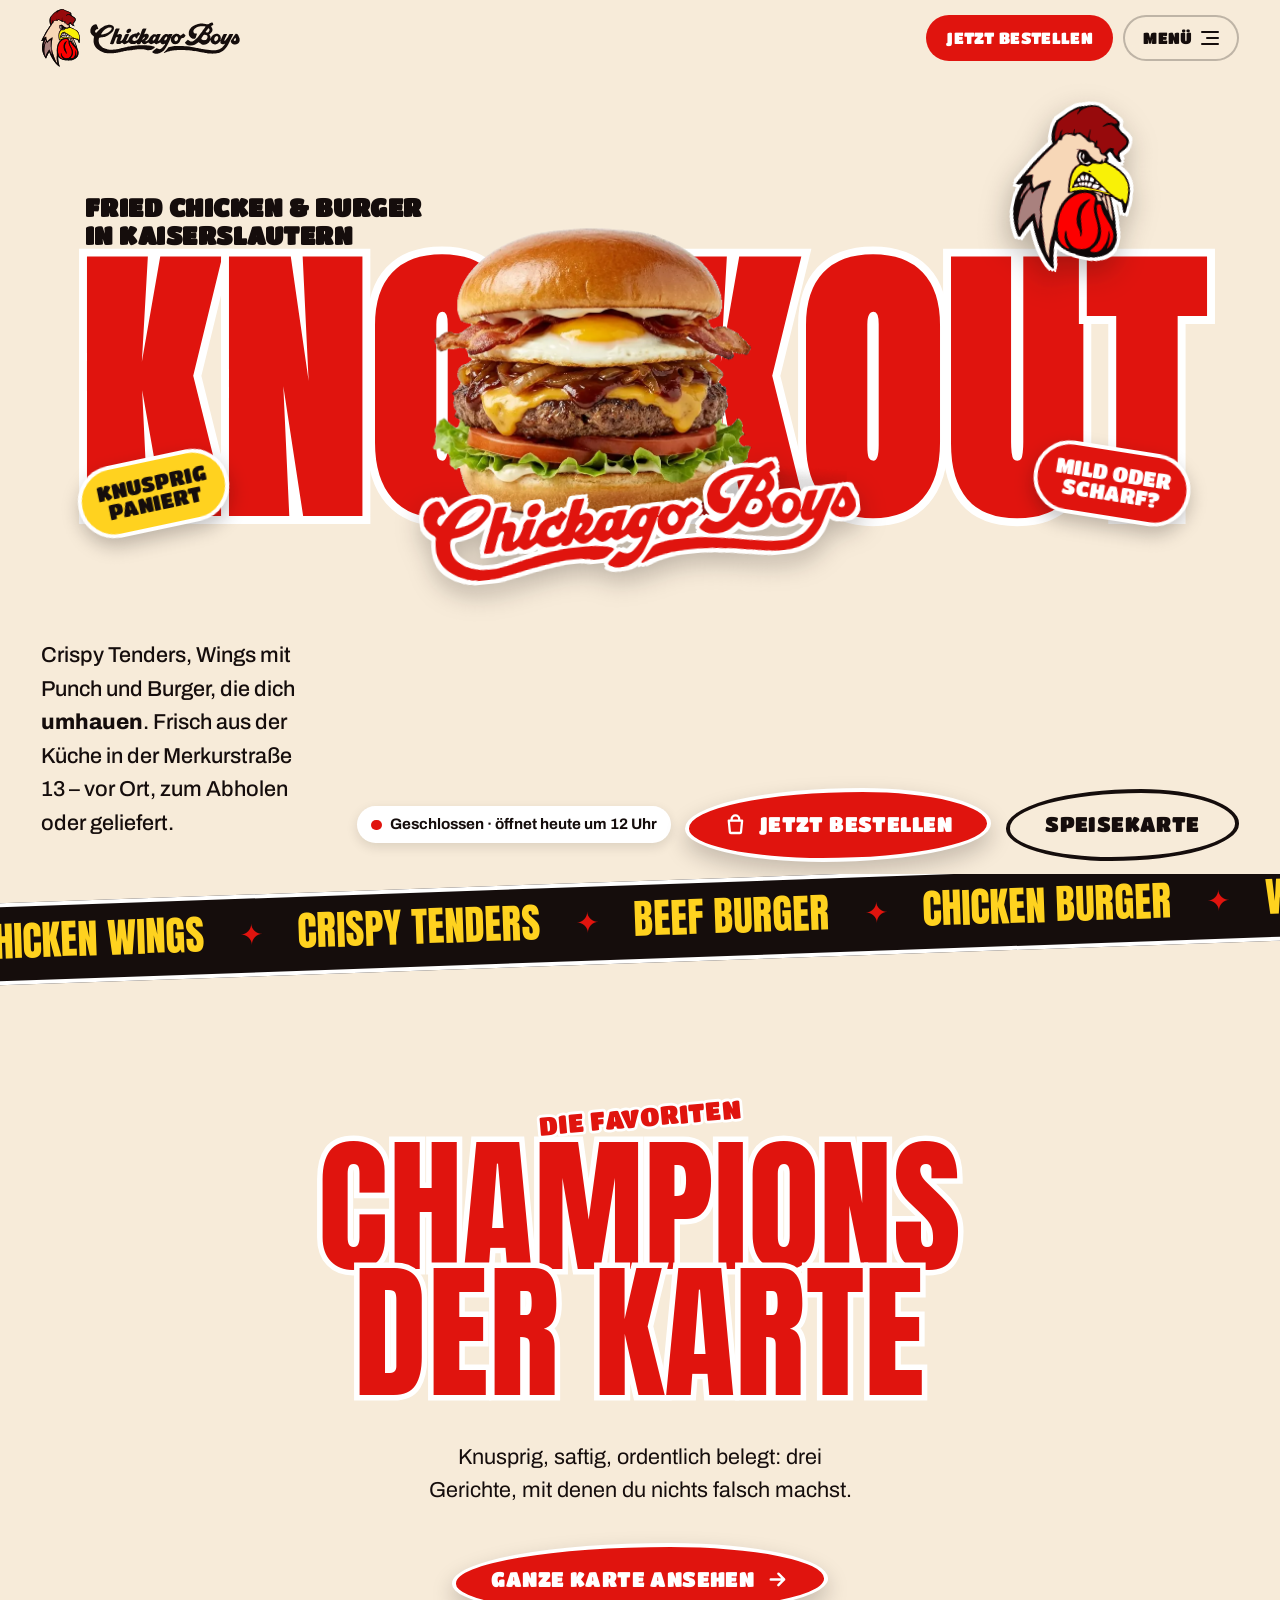
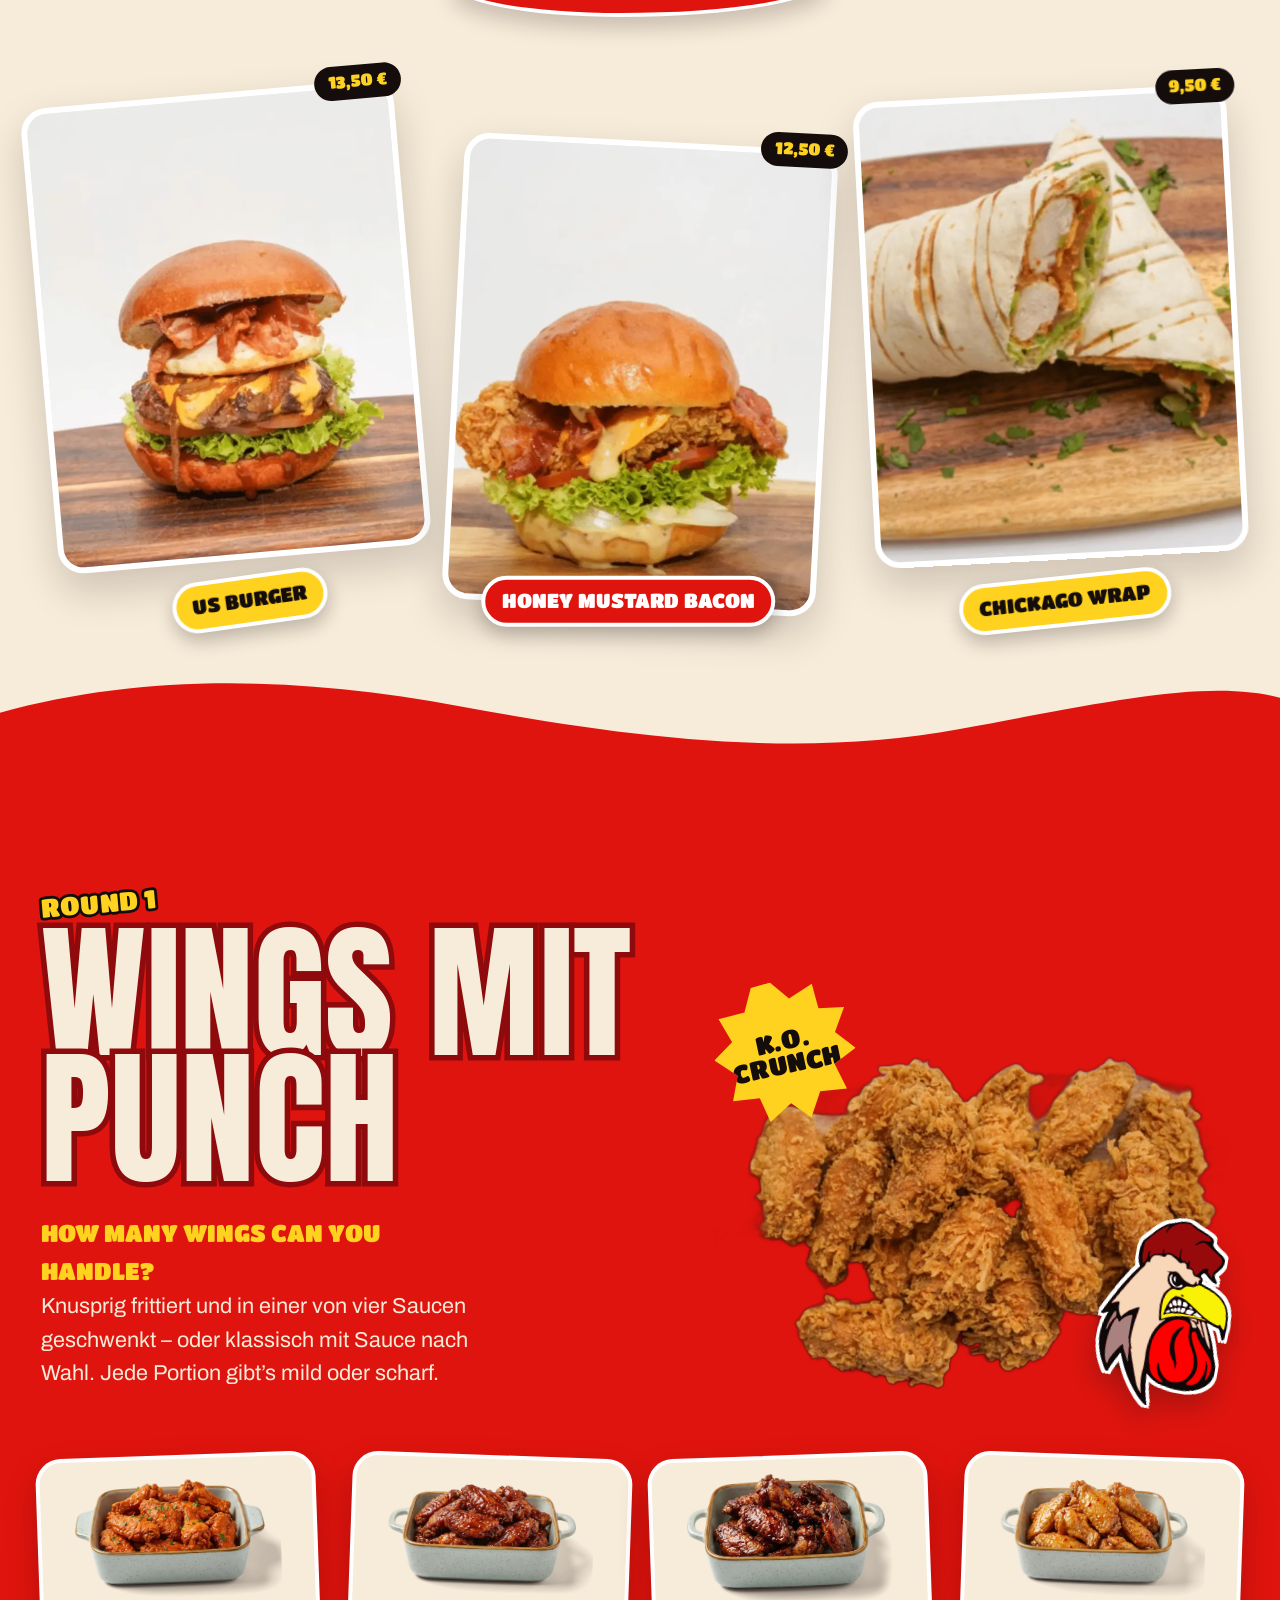
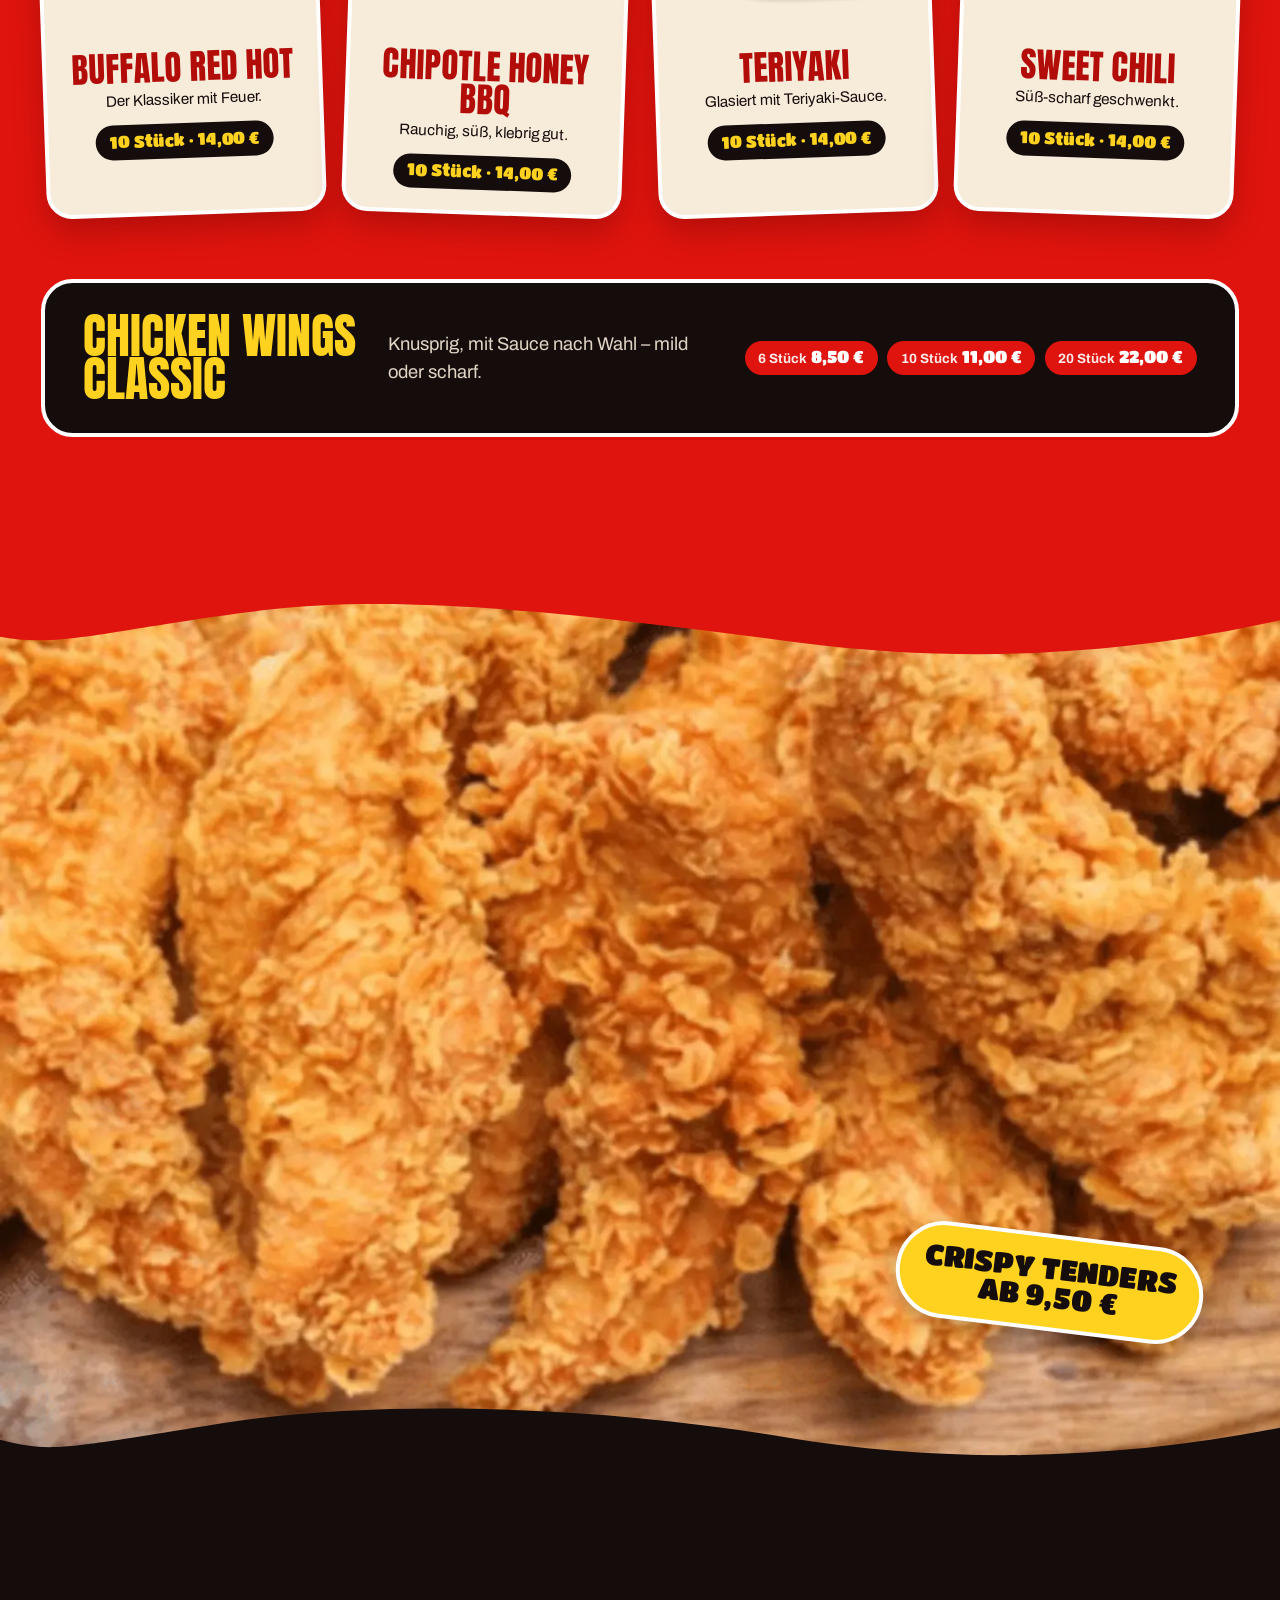
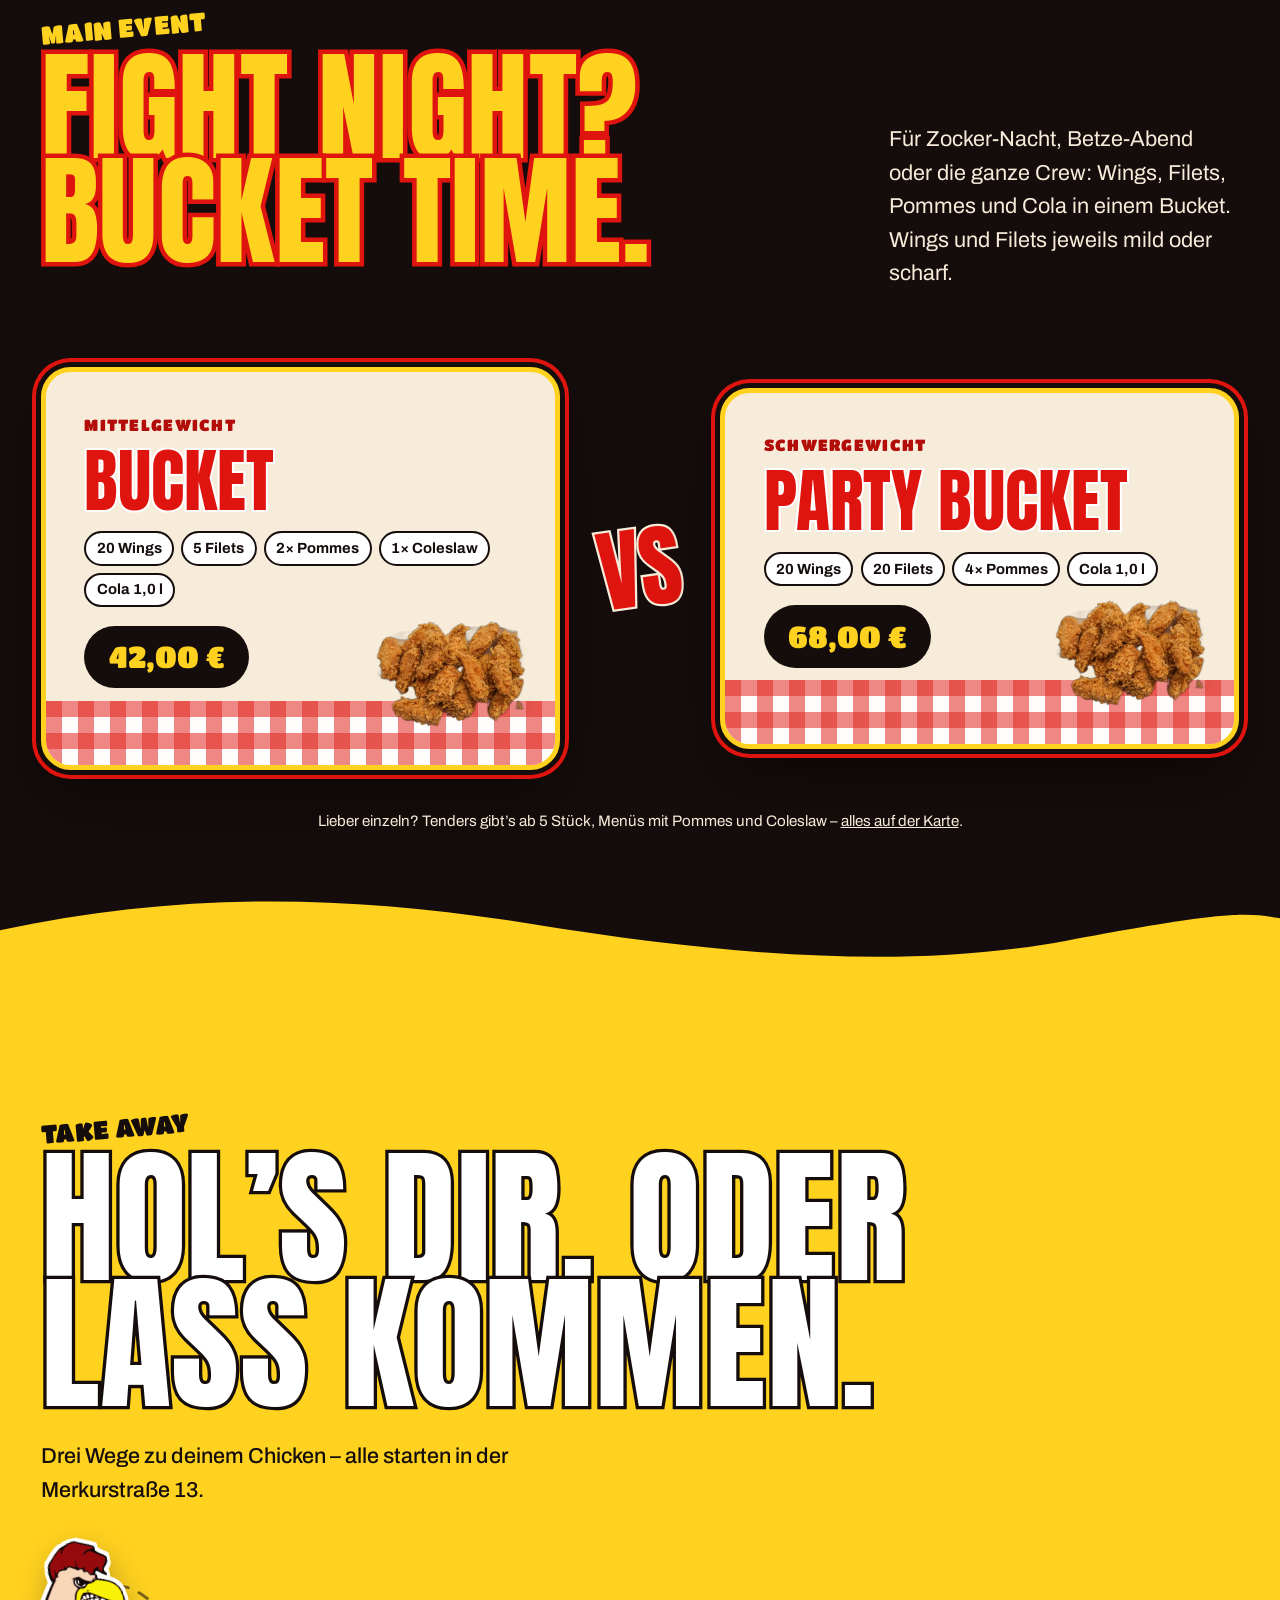
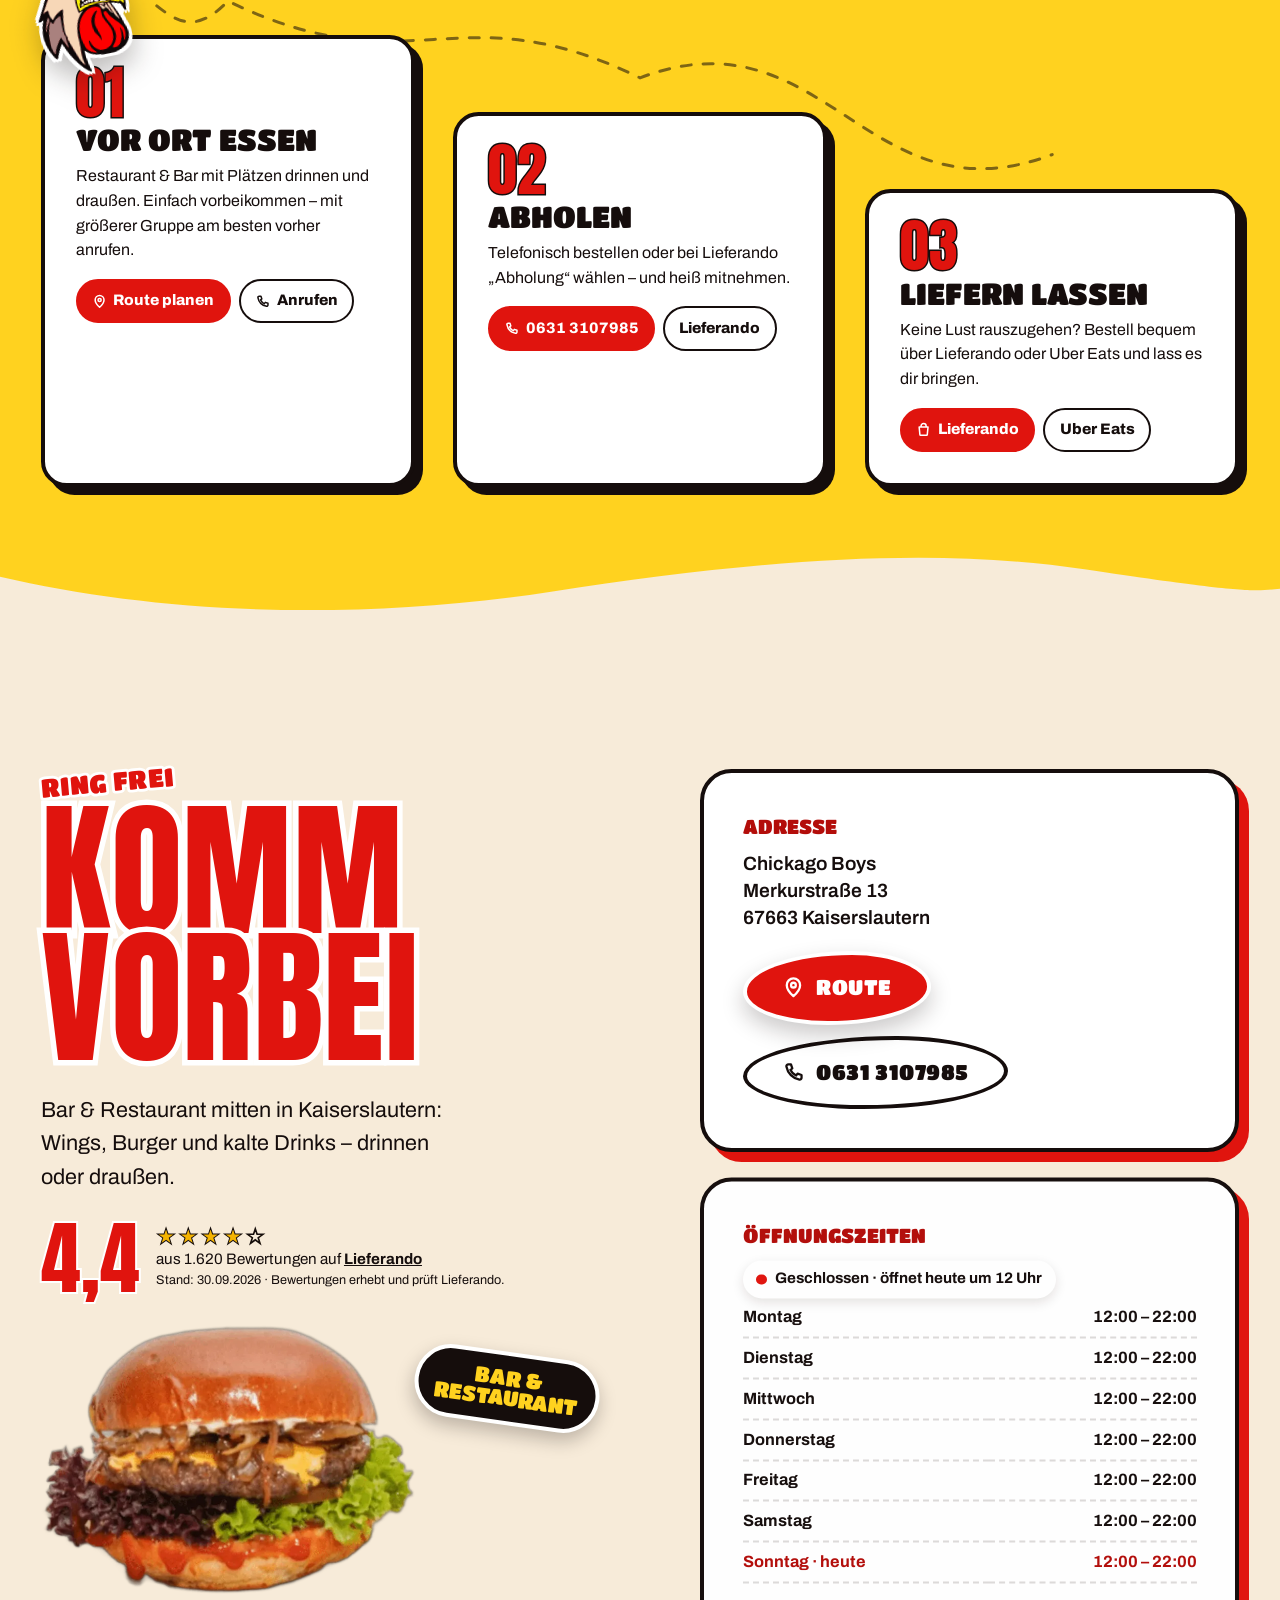
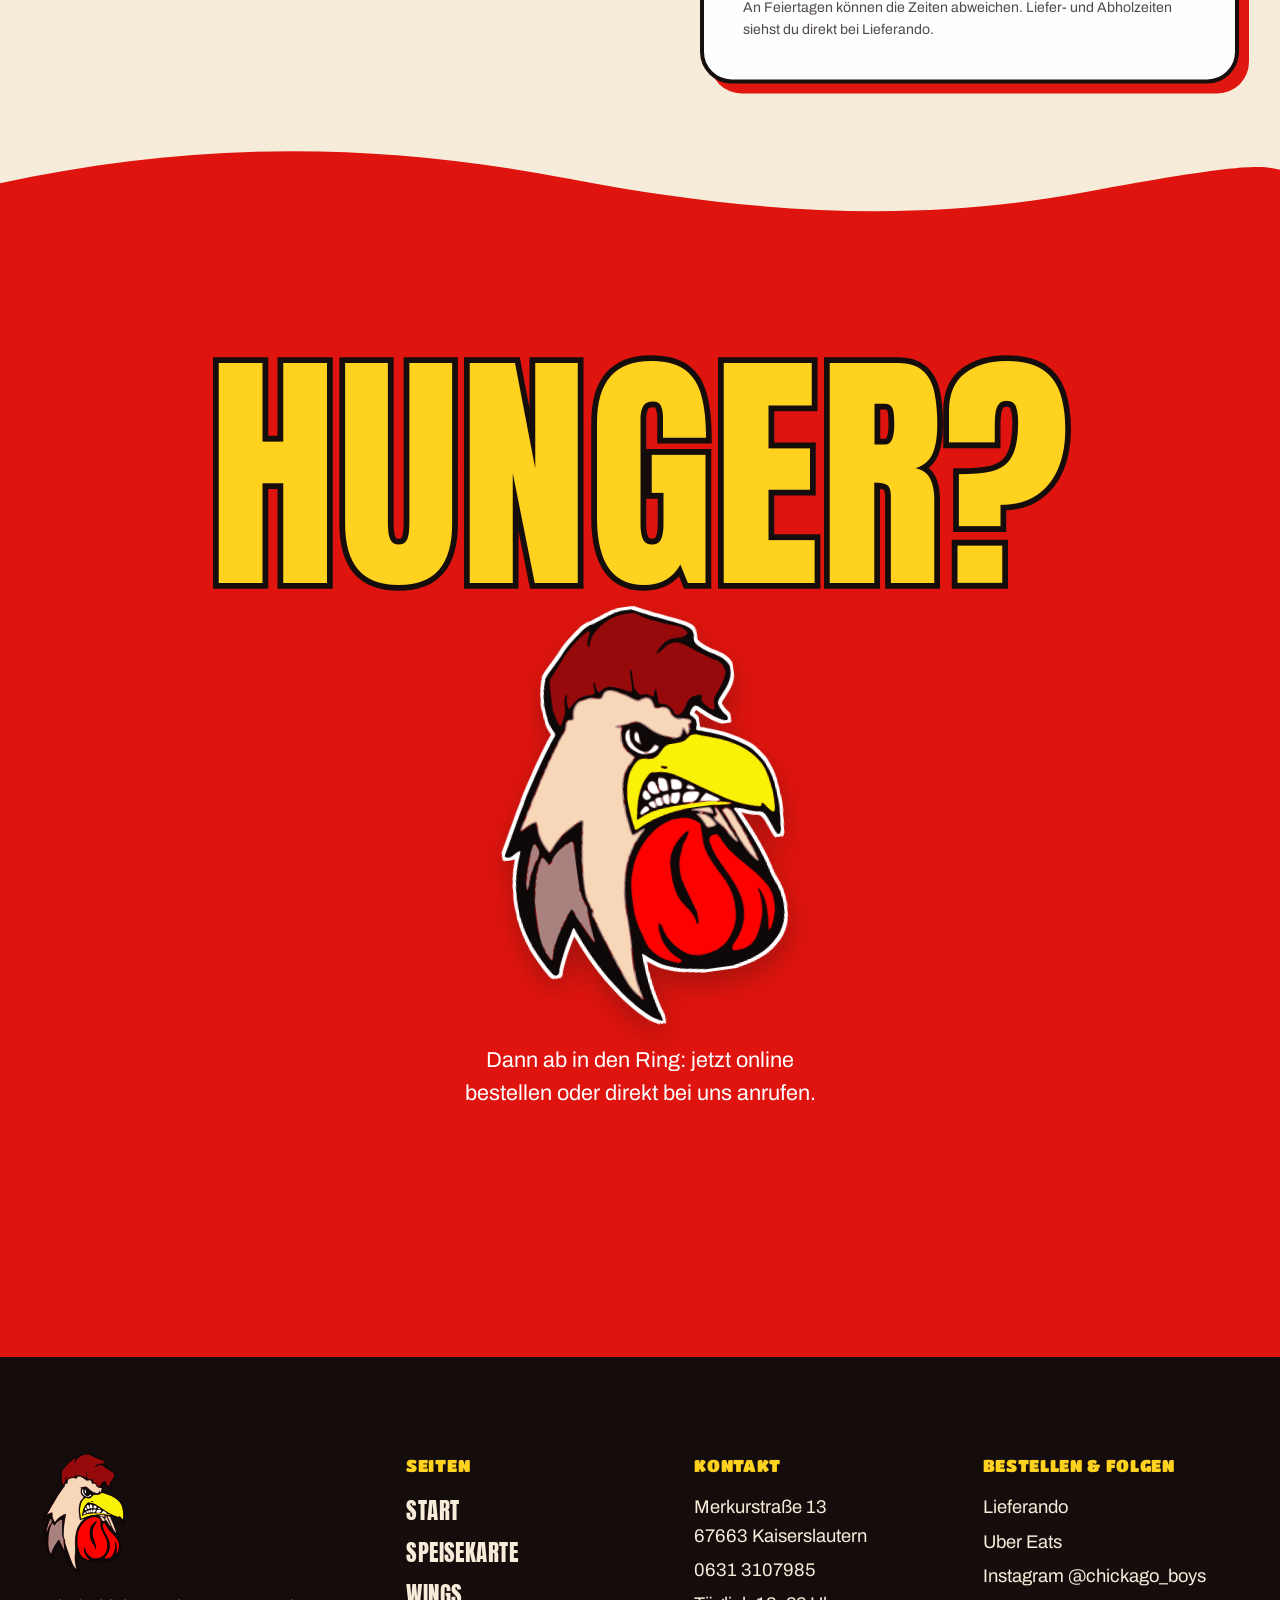
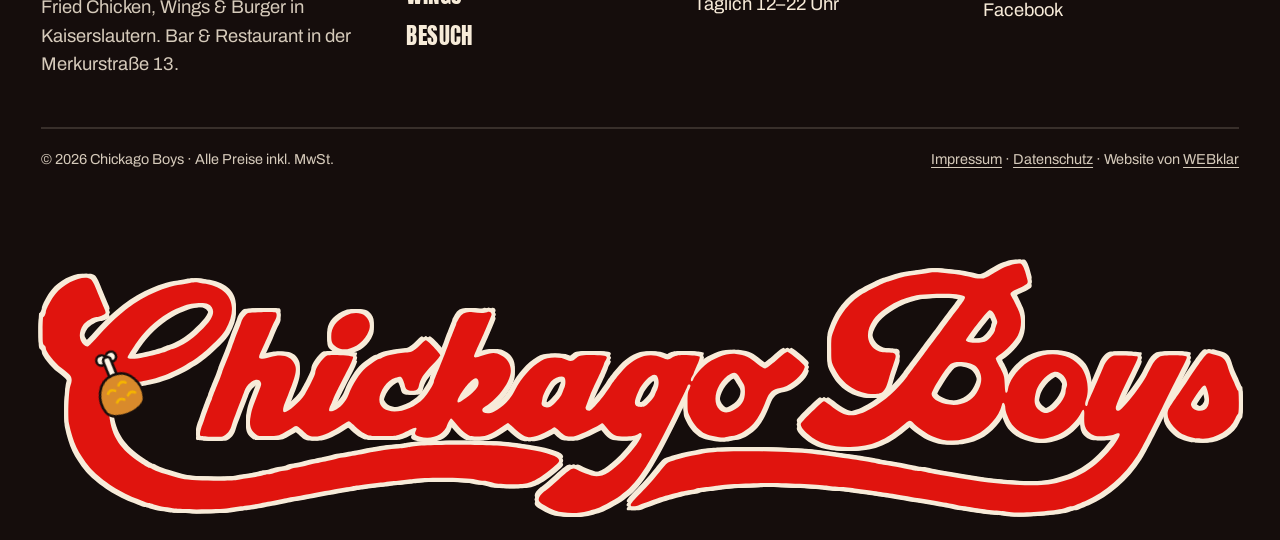
==== commit 3f87875b: "Neue Speisenfotos auf der Website, Prompts für die restlichen Gerichte - 28 Gemini-Bilder zugeordnet" ====
--- a/index.html
+++ b/index.html
@@ -16,7 +16,7 @@
   <meta property="og:image" content="assets/img/og-image.jpg">
   <link rel="preload" href="assets/fonts/anton-latin.woff2" as="font" type="font/woff2" crossorigin>
   <link rel="preload" href="assets/fonts/titan-one-latin.woff2" as="font" type="font/woff2" crossorigin>
-  <link rel="preload" href="assets/img/cut-us-burger.webp" as="image" type="image/webp">
+  <link rel="preload" href="assets/img/menu/us-burger.webp" as="image" type="image/webp">
   <link rel="stylesheet" href="assets/css/style.css">
   <script>
     (function (d) {
@@ -115,7 +115,7 @@
           <span class="hero__big" data-hero-big><span class="part">Knock</span><span class="part">out</span></span>
         </h1>
         <div class="hero__burger" data-intro data-float>
-          <img src="assets/img/cut-us-burger.webp" width="774" height="760" alt="US Burger von Chickago Boys mit Cheddar, Spiegelei und Bacon" fetchpriority="high">
+          <img class="shot" src="assets/img/menu/us-burger.webp" width="853" height="616" alt="US Burger von Chickago Boys mit Cheddar, Spiegelei und Bacon" fetchpriority="high">
         </div>
         <div class="hero__wm" data-intro aria-hidden="true"><div class="wm-fill"><span class="wm-mask wm-mask--block"></span></div></div>
         <span class="sticker hero__st1" data-intro data-sticker>Knusprig<br>paniert</span>
@@ -188,25 +188,25 @@
 
         <div class="sauce-grid">
           <article class="sauce" data-reveal>
-            <div class="sauce__img"><img src="assets/img/cut-buffalo-wings.webp" width="800" height="784" loading="lazy" alt="Buffalo Red Hot Wings mit Dip"></div>
+            <div class="sauce__img"><img class="shot" src="assets/img/menu/buffalo-red-hot-wings.webp" width="916" height="535" loading="lazy" alt="Buffalo Red Hot Wings in der Steingutschale"></div>
             <h3>Buffalo Red Hot</h3>
             <p>Der Klassiker mit Feuer.</p>
             <span class="price">10 Stück · 14,00 €</span>
           </article>
           <article class="sauce" data-reveal>
-            <div class="sauce__img"><img src="assets/img/cut-bbq-wings.webp" width="800" height="830" loading="lazy" alt="Chipotle Honey BBQ Wings mit Dip"></div>
+            <div class="sauce__img"><img class="shot" src="assets/img/menu/chipotle-honey-bbq-wings.webp" width="916" height="491" loading="lazy" alt="Chipotle Honey BBQ Wings in der Steingutschale"></div>
             <h3>Chipotle Honey BBQ</h3>
             <p>Rauchig, süß, klebrig gut.</p>
             <span class="price">10 Stück · 14,00 €</span>
           </article>
           <article class="sauce" data-reveal>
-            <div class="sauce__img"><img src="assets/img/cut-teriyaki-wings.webp" width="800" height="789" loading="lazy" alt="Teriyaki Wings mit Dip"></div>
+            <div class="sauce__img"><img class="shot" src="assets/img/menu/teriyaki-wings.webp" width="916" height="591" loading="lazy" alt="Teriyaki Wings in der Steingutschale"></div>
             <h3>Teriyaki</h3>
             <p>Glasiert mit Teriyaki-Sauce.</p>
             <span class="price">10 Stück · 14,00 €</span>
           </article>
           <article class="sauce" data-reveal>
-            <div class="sauce__img"><img src="assets/img/cut-sweet-chili-wings.webp" width="800" height="709" loading="lazy" alt="Sweet Chili Wings mit Dip"></div>
+            <div class="sauce__img"><img class="shot" src="assets/img/menu/sweet-chili-wings.webp" width="916" height="528" loading="lazy" alt="Sweet Chili Wings in der Steingutschale"></div>
             <h3>Sweet Chili</h3>
             <p>Süß-scharf geschwenkt.</p>
             <span class="price">10 Stück · 14,00 €</span>
--- a/assets/css/style.css
+++ b/assets/css/style.css
@@ -21,6 +21,31 @@
   font-weight: 400;
   font-display: swap;
   src: url(../fonts/titan-one-latin.woff2) format('woff2');
+  unicode-range: U+0000-00FF, U+0131, U+0152-0153, U+02BB-02BC, U+02C6, U+02DA, U+02DC, U+0304, U+0308, U+0329, U+2000-206F, U+20AC, U+2122, U+2191, U+2193, U+2212, U+2215, U+FEFF, U+FFFD;
+}
+
+@font-face {
+  font-family: 'Archivo Expanded';
+  font-style: normal;
+  font-weight: 900;
+  font-display: swap;
+  src: url(../fonts/archivo-expanded-black-latin.woff2) format('woff2');
+  unicode-range: U+0000-00FF, U+0131, U+0152-0153, U+02BB-02BC, U+02C6, U+02DA, U+02DC, U+0304, U+0308, U+0329, U+2000-206F, U+20AC, U+2122, U+2191, U+2193, U+2212, U+2215, U+FEFF, U+FFFD;
+}
+@font-face {
+  font-family: 'Great Vibes';
+  font-style: normal;
+  font-weight: 400;
+  font-display: swap;
+  src: url(../fonts/great-vibes-latin.woff2) format('woff2');
+  unicode-range: U+0000-00FF, U+0131, U+0152-0153, U+02BB-02BC, U+02C6, U+02DA, U+02DC, U+0304, U+0308, U+0329, U+2000-206F, U+20AC, U+2122, U+2191, U+2193, U+2212, U+2215, U+FEFF, U+FFFD;
+}
+@font-face {
+  font-family: 'IBM Plex Mono';
+  font-style: normal;
+  font-weight: 400;
+  font-display: swap;
+  src: url(../fonts/ibm-plex-mono-latin.woff2) format('woff2');
   unicode-range: U+0000-00FF, U+0131, U+0152-0153, U+02BB-02BC, U+02C6, U+02DA, U+02DC, U+0304, U+0308, U+0329, U+2000-206F, U+20AC, U+2122, U+2191, U+2193, U+2212, U+2215, U+FEFF, U+FFFD;
 }
 
@@ -41,6 +66,9 @@
   --f-display: "Anton", "Impact", "Arial Narrow", sans-serif;
   --f-sticker: "Titan One", "Arial Black", sans-serif;
   --f-body: "Archivo", system-ui, -apple-system, "Segoe UI", sans-serif;
+  --f-wide: "Archivo Expanded", "Arial Black", sans-serif;
+  --f-script: "Great Vibes", "Snell Roundhand", cursive;
+  --f-mono: "IBM Plex Mono", ui-monospace, "SFMono-Regular", Menlo, monospace;
 
   --gutter: clamp(1rem, 3.2vw, 3rem);
   --radius: clamp(18px, 2vw, 30px);
@@ -576,7 +604,11 @@
 .footer__giant { position: relative; margin-top: clamp(2.5rem, 6vw, 5rem); height: calc(94vw / 4.714 + 3vw); }
 .footer__giant .wm-giant { position: absolute; left: 50%; bottom: 2vw; width: 94vw; transform: translateX(-50%); color: var(--red); }
 .footer__giant .wm-giant svg { width: 100%; height: auto; filter: drop-shadow(0 0 0 var(--cream)); }
-.juggle { position: absolute; bottom: 12%; width: clamp(48px, 6vw, 92px); z-index: 2; will-change: transform; }
+.juggle { position: absolute; bottom: 12%; width: clamp(48px, 6vw, 92px); z-index: 2; pointer-events: none; will-change: transform; }
+.juggle:nth-of-type(1) { left: 9%; }
+.juggle:nth-of-type(2) { left: 33%; }
+.juggle:nth-of-type(3) { left: 60%; }
+.juggle:nth-of-type(4) { left: 84%; }
 .juggle svg { width: 100%; height: auto; }
 
 /* ============ Mobile order bar ============ */
@@ -627,41 +659,99 @@
 .menu-cat__head p { max-width: 46ch; margin: 0; font-weight: 500; }
 
 .dish-grid { display: grid; grid-template-columns: repeat(3, 1fr); gap: clamp(1rem, 2vw, 1.8rem); margin-bottom: clamp(1.5rem, 3vw, 2.5rem); }
+
+/* Standard: weißes Plakat mit rot-weißem Karo oben und unten */
 .dish {
-  position: relative; display: flex; flex-direction: column;
-  background: var(--white); border-radius: var(--radius);
+  --sq: 12px;
+  --pad-x: clamp(1rem, 2vw, 1.4rem);
+  --media-h: clamp(220px, min(22vw, calc(.92 * (100cqi + 2 * var(--pad-x)))), 300px);
+  --checker: conic-gradient(var(--red) 25%, var(--white) 0 50%, var(--red) 0 75%, var(--white) 0);
+  position: relative; display: flex; flex-direction: column; align-items: center; text-align: center;
+  container-type: inline-size;
+  padding: calc(var(--sq) * 2 + clamp(1.2rem, 2.4vw, 1.7rem)) var(--pad-x) calc(var(--sq) * 2 + clamp(1.2rem, 2.4vw, 1.6rem));
+  background:
+    var(--checker) 0 0 / calc(var(--sq) * 2) calc(var(--sq) * 2) repeat-x,
+    var(--checker) 0 100% / calc(var(--sq) * 2) calc(var(--sq) * 2) repeat-x,
+    var(--white);
+  border-radius: var(--radius);
   overflow: hidden;
   box-shadow: 0 10px 26px rgba(21, 13, 12, .08);
-  transition: transform .45s var(--ease-pop), box-shadow .3s;
-}
-.dish:hover { transform: translateY(-6px); box-shadow: 0 22px 40px rgba(21, 13, 12, .16); }
-.dish__media { position: relative; height: clamp(220px, 22vw, 300px); display: grid; place-items: center; }
-.dish__media::before {
-  content: ""; position: absolute; left: 0; right: 0; top: 50%; height: 88px; transform: translateY(-20%);
-  background-color: #fff;
-  background-image: linear-gradient(90deg, rgba(224, 20, 14, .6) 50%, transparent 50%), linear-gradient(rgba(224, 20, 14, .6) 50%, transparent 50%);
-  background-size: 44px 44px;
-  transition: background-position .6s cubic-bezier(.4, 1.6, .7, .95);
-}
-.dish:hover .dish__media::before { background-position: 22px 0; }
+  transition: transform .45s var(--ease-pop), box-shadow .3s, background-position .6s cubic-bezier(.4, 1.6, .7, .95);
+}
+.dish:hover { transform: translateY(-6px); box-shadow: 0 22px 40px rgba(21, 13, 12, .16); background-position: var(--sq) 0, calc(var(--sq) * -1) 100%, 0 0; }
+.dish__name {
+  font-family: var(--f-wide); font-weight: 900; text-transform: uppercase;
+  font-size: clamp(1.2rem, 8cqi, 2.5rem); line-height: .95; letter-spacing: -.01em;
+  margin: 0; color: var(--red); text-wrap: balance;
+}
+@media (min-width: 561px) {
+  .dish-grid .dish:not(.dish--special) .dish__name { min-height: 1.9em; display: grid; place-items: center; }
+}
+/* Fotobereich so groß wie vorher: volle Kartenbreite; die Höhe endet dort, wo auch das höchste Foto nicht mehr wachsen würde */
+.dish__media {
+  position: relative; width: calc(100% + 2 * var(--pad-x)); margin: .4rem calc(-1 * var(--pad-x)) .2rem;
+  height: var(--media-h);
+}
 .dish__media img { position: absolute; z-index: 1; left: 11%; top: 6%; width: 78%; height: 88%; object-fit: contain; filter: drop-shadow(0 16px 16px rgba(21, 13, 12, .25)); transition: transform .7s var(--ease-pop); }
 .dish:hover .dish__media img { transform: scale(1.06) rotate(-2deg); }
-.dish__badge { position: absolute; z-index: 2; left: 1rem; top: 1rem; font-size: .85rem; --r: -6deg; border-width: 3px; }
-.dish__body { padding: 1rem 1.3rem 1.4rem; display: flex; flex-direction: column; gap: .4rem; flex: 1; }
-.dish__row { display: flex; justify-content: space-between; align-items: start; gap: 1rem; }
-.dish h3 { font-family: var(--f-display); font-weight: 400; text-transform: uppercase; font-size: clamp(1.6rem, 1.2rem + 1vw, 2.2rem); line-height: .95; margin: 0; color: var(--red-deep); }
-.dish p { font-size: .95rem; margin: 0; opacity: .85; }
-.dish .variants { display: flex; flex-wrap: wrap; gap: .4rem; margin-top: auto; padding-top: .6rem; }
-.dish .variants span { font-weight: 700; font-size: .88rem; border: 2px solid var(--ink); border-radius: 999px; padding: .15em .6em; }
+/* Die neuen Speisenfotos (assets/img/menu/) bringen ihren Kontaktschatten schon mit, deshalb kein zweiter CSS-Schatten */
+.dish__media img.shot, .hero__burger img.shot { filter: none; }
+.dish__badge { position: absolute; z-index: 2; right: calc(var(--pad-x) * .6); top: 14%; font-size: .85rem; --r: 7deg; border-width: 3px; }
+.dish__body { width: 100%; display: flex; flex-direction: column; align-items: center; gap: .75rem; flex: 1; }
+.dish p { font-size: .95rem; margin: 0; opacity: .85; max-width: 34ch; }
+.dish .price { margin-top: auto; font-family: var(--f-wide); font-weight: 900; font-size: .95rem; background: var(--red); color: var(--white); padding: .6em 1.1em; }
+.dish .variants { display: flex; flex-wrap: wrap; justify-content: center; gap: .4rem; margin-top: auto; }
+.dish .variants span { font-family: var(--f-mono); font-size: .82rem; color: var(--red-deep); border: 2px solid var(--red); border-radius: 999px; padding: .2em .7em; }
+
+/* Special: rote Studio-Fläche mit Körnung, Schreibschrift über fetter Breitschrift, Mono-Zeile */
+.dish--special {
+  --bg: #b30d07;
+  color: var(--cream);
+  padding: clamp(1.6rem, 3.4vw, 2.4rem) var(--pad-x) calc(var(--sq) * 2 + clamp(1.2rem, 2.4vw, 1.6rem));
+  background:
+    url("data:image/svg+xml,%3Csvg xmlns='http://www.w3.org/2000/svg' width='160' height='160'%3E%3Cfilter id='n'%3E%3CfeTurbulence type='fractalNoise' baseFrequency='.85' numOctaves='2' stitchTiles='stitch'/%3E%3CfeColorMatrix values='0 0 0 0 0 0 0 0 0 0 0 0 0 0 0 0 0 0 .22 0'/%3E%3C/filter%3E%3Crect width='100%25' height='100%25' filter='url(%23n)'/%3E%3C/svg%3E") 0 0 / 160px,
+    radial-gradient(120% 90% at 50% 40%, #cc160d 0%, var(--bg) 50%, #9a0604 100%);
+  box-shadow: 0 14px 32px rgba(140, 10, 6, .28);
+}
+.dish--special:hover { box-shadow: 0 24px 44px rgba(140, 10, 6, .36); background-position: 0 0, 0 0; }
+.dish--special .dish__name { color: var(--cream); font-size: clamp(1.35rem, 12.5cqi, 3.6rem); line-height: .9; }
+.dish__script {
+  display: block; position: relative; z-index: 1;
+  font-family: var(--f-script); font-weight: 400; text-transform: none; letter-spacing: 0;
+  font-size: clamp(2.3rem, 16cqi, 4.2rem); line-height: .82; margin-bottom: -.2em;
+  -webkit-text-stroke: .03em var(--bg); paint-order: stroke fill;
+}
+.dish__script--the { font-size: clamp(3rem, 22cqi, 5.5rem); margin-bottom: -.3em; }
+.dish__script--long { font-size: clamp(1.9rem, 12cqi, 3.6rem); white-space: nowrap; }
+/* Foto direkt unter dem Namen (leicht überlappend wie auf dem Plakat), gleiche Größe wie bei Standard-Karten */
+.dish--special .dish__media { margin-top: -.5rem; z-index: 1; height: auto; }
+.dish--special .dish__media img { position: relative; display: block; left: auto; top: auto; width: auto; height: auto; max-width: 78%; max-height: calc(.88 * var(--media-h)); margin: 0 auto; }
+.dish--special .dish__body > p { margin-top: auto; }
+.dish--special p, .dish__kicker {
+  font-family: var(--f-mono); text-transform: uppercase; font-size: .78rem; line-height: 1.6;
+  letter-spacing: .14em; word-spacing: .25em; opacity: .95;
+}
+.dish--special .price { background: var(--cream); color: var(--red-deep); }
+
+.dish--promo { justify-content: center; gap: 1.1rem; }
+.dish__kicker { letter-spacing: .32em; }
+.dish--promo .promo-row { width: 100%; display: flex; justify-content: space-between; align-items: center; gap: 1rem; padding: .9rem 0 0; border-top: 1px solid rgba(247, 235, 217, .35); text-align: left; }
+.dish--promo .promo-row strong { font-family: var(--f-wide); font-weight: 900; text-transform: uppercase; font-size: 1.15rem; line-height: 1; letter-spacing: -.01em; }
+.dish--promo .promo-row p { margin-top: .35rem; font-size: .72rem; letter-spacing: .06em; word-spacing: 0; }
+.dish--promo .price { margin-top: 0; }
+.dish--promo .dish__name { margin-top: .5rem; }
+@container (max-width: 320px) {
+  .dish--promo .promo-row { flex-direction: column; align-items: flex-start; gap: .6rem; }
+}
 
 .dish-list { display: grid; grid-template-columns: 1fr 1fr; gap: 0 clamp(2rem, 5vw, 4.5rem); }
 .item { padding: 1.05rem 0; border-bottom: 2px dashed rgba(21, 13, 12, .18); }
 .item__row { display: flex; align-items: baseline; gap: .6rem; }
-.item h3 { font-family: var(--f-body); font-weight: 800; font-size: 1.12rem; margin: 0; }
+.item h3 { font-family: var(--f-wide); font-weight: 900; text-transform: uppercase; font-size: clamp(.88rem, .8rem + .3vw, 1.02rem); line-height: 1.2; letter-spacing: -.005em; margin: 0; color: var(--red-deep); text-wrap: balance; }
 .item__dots { flex: 1; border-bottom: 3px dotted rgba(21, 13, 12, .35); transform: translateY(-4px); min-width: 1rem; }
-.item__price { font-family: var(--f-sticker); font-size: 1.05rem; white-space: nowrap; color: var(--red-deep); }
+.item__price { font-family: var(--f-wide); font-weight: 900; font-size: .95rem; white-space: nowrap; color: var(--ink); }
 .item p { margin: .25rem 0 0; font-size: .95rem; opacity: .8; }
-.item .tag { display: inline-block; font-size: .75rem; font-weight: 800; text-transform: uppercase; letter-spacing: .05em; background: var(--yellow); border-radius: 999px; padding: .15em .55em; margin-left: .4rem; vertical-align: .15em; }
+.item .tag { display: inline-block; font-family: var(--f-body); font-size: .72rem; font-weight: 800; color: var(--ink); text-transform: uppercase; letter-spacing: .05em; background: var(--yellow); border-radius: 999px; padding: .15em .55em; margin-left: .4rem; vertical-align: .15em; }
 
 .menu-extra {
   margin-top: 1.6rem; display: flex; flex-wrap: wrap; gap: .6rem; align-items: center;
@@ -711,15 +801,9 @@
 .dish-grid--2 { grid-template-columns: repeat(2, 1fr); }
 .cat-split { display: grid; grid-template-columns: minmax(0, .85fr) minmax(0, 1.15fr); gap: clamp(1.5rem, 4vw, 4rem); align-items: start; }
 .cat-split .dish-list { grid-template-columns: 1fr; }
-.dish--promo { background: var(--ink); color: var(--cream); border: 4px solid var(--yellow); justify-content: center; padding: clamp(1.4rem, 2.5vw, 2rem); gap: 1rem; }
-.dish--promo h3 { color: var(--yellow); font-size: clamp(2.2rem, 1.6rem + 2vw, 3.2rem); }
-.dish--promo p { opacity: .9; }
-.dish--promo .promo-row { display: flex; justify-content: space-between; align-items: center; gap: 1rem; padding: .7rem 0; border-bottom: 2px dashed rgba(247, 235, 217, .25); }
-.dish--promo .promo-row strong { font-family: var(--f-display); font-weight: 400; text-transform: uppercase; font-size: 1.7rem; line-height: 1; }
-.dish--promo .price { background: var(--red); color: var(--white); }
 .sauce-chips { display: flex; flex-wrap: wrap; gap: .6rem; }
-.sauce-chips span { display: inline-flex; gap: .6em; align-items: center; background: var(--white); border: 2px solid var(--ink); border-radius: 999px; padding: .45em .95em; font-weight: 700; }
-.sauce-chips b { font-family: var(--f-sticker); font-weight: 400; color: var(--red-deep); }
+.sauce-chips span { display: inline-flex; gap: .7em; align-items: center; background: var(--white); border: 2px solid var(--red); border-radius: 999px; padding: .5em 1em; font-family: var(--f-wide); font-weight: 900; font-size: .82rem; text-transform: uppercase; color: var(--red); }
+.sauce-chips b { font-family: var(--f-mono); font-weight: 400; color: var(--ink); }
 
 /* ============ Motion setup ============ */
 html.js [data-pop] .pw { display: inline-block; will-change: transform; }
@@ -728,6 +812,7 @@
 [data-sticker] { scale: var(--s, 1); }
 html.js.anim [data-sticker] { --s: 0; }
 html.js.anim .hero [data-intro] { opacity: 0; }
+html.js.anim .juggle { visibility: hidden; }
 .hero__big .pl, .page-hero .pl { will-change: transform; }
 
 @media (prefers-reduced-motion: reduce) {
@@ -735,6 +820,13 @@
   html.js.anim [data-pop] .pw, html.js.anim [data-reveal], html.js.anim .hero [data-intro] { opacity: 1 !important; translate: none !important; }
   html.js.anim [data-sticker] { --s: 1 !important; }
   .ticker__track { animation: none; }
+}
+
+/* Windows-Kontrastmodus: Plakat-Flächen weg, Schreibschrift ohne Hinterlegung, damit der Name lesbar bleibt */
+@media (forced-colors: active) {
+  .dish--special { background: Canvas; }
+  .dish__script { forced-color-adjust: none; color: CanvasText; -webkit-text-stroke-color: Canvas; }
+  .dish .price { border: 2px solid CanvasText; }
 }
 
 /* ============ Responsive ============ */
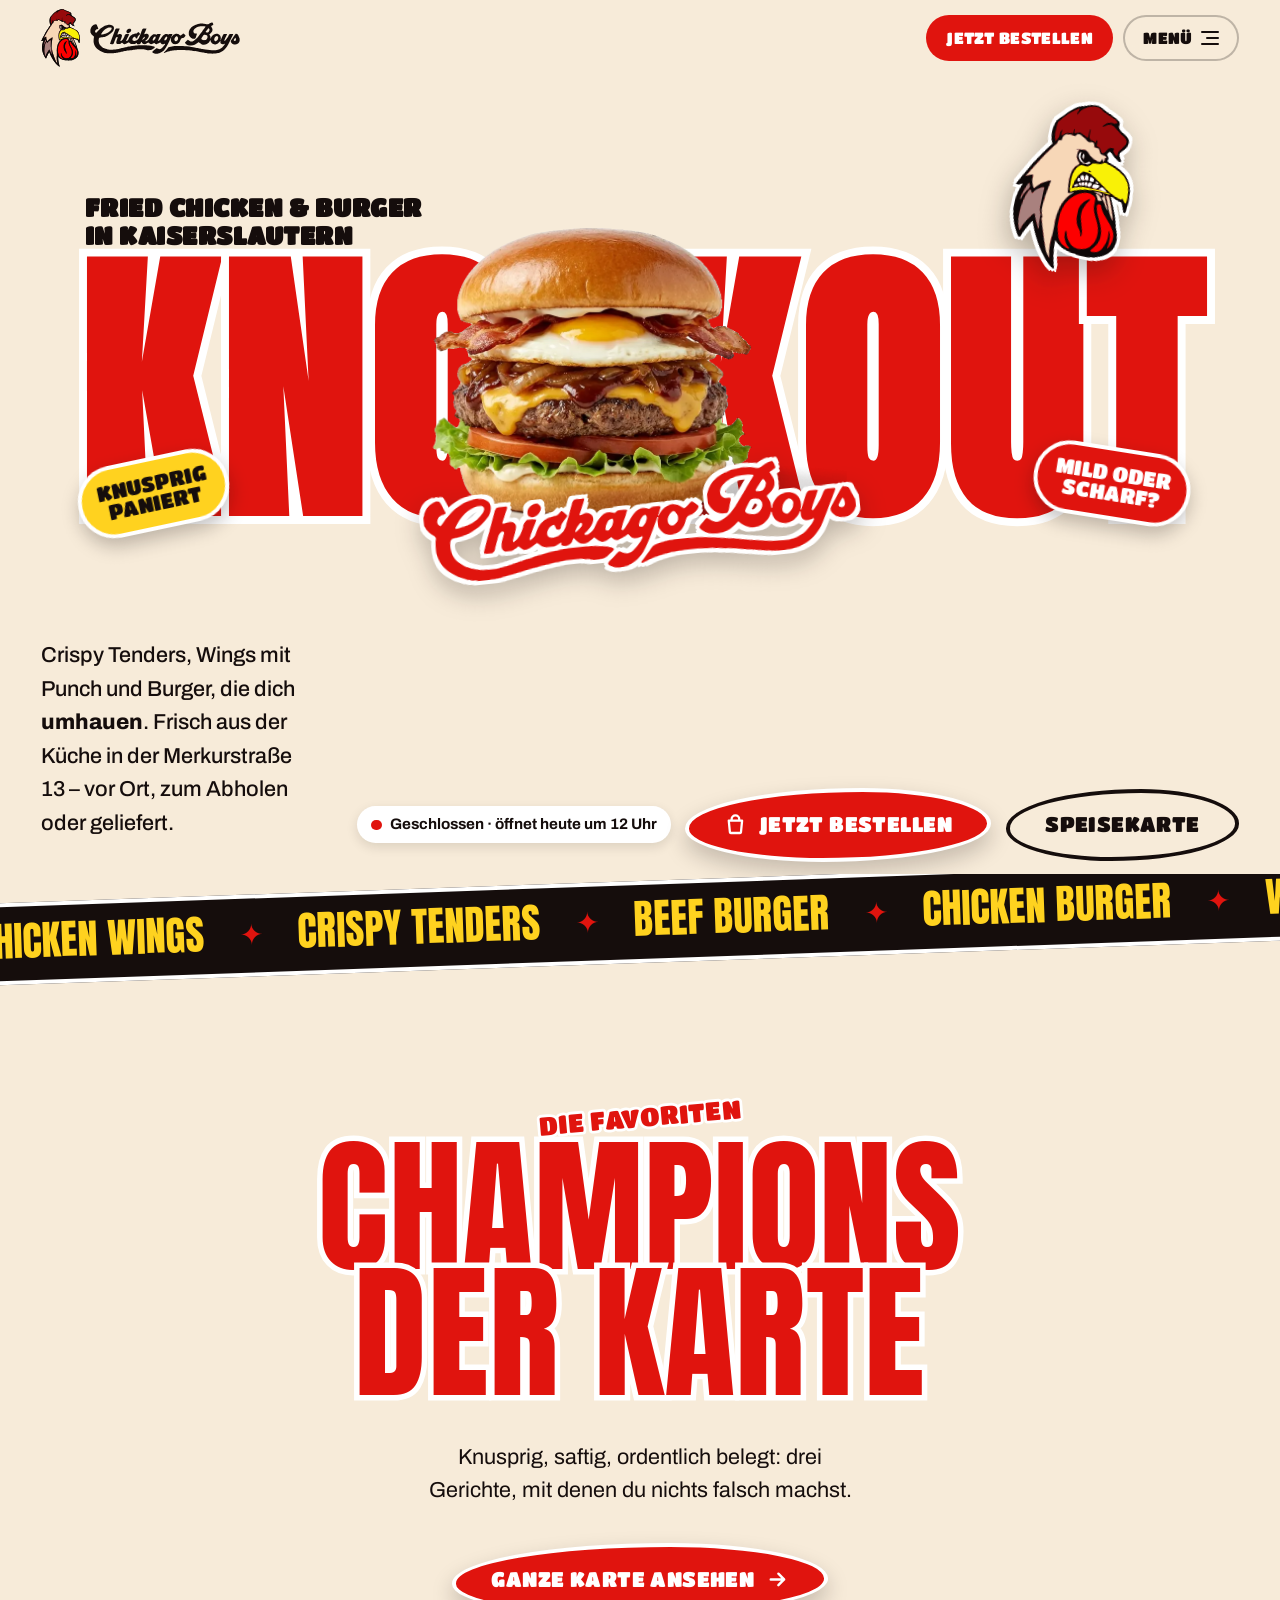
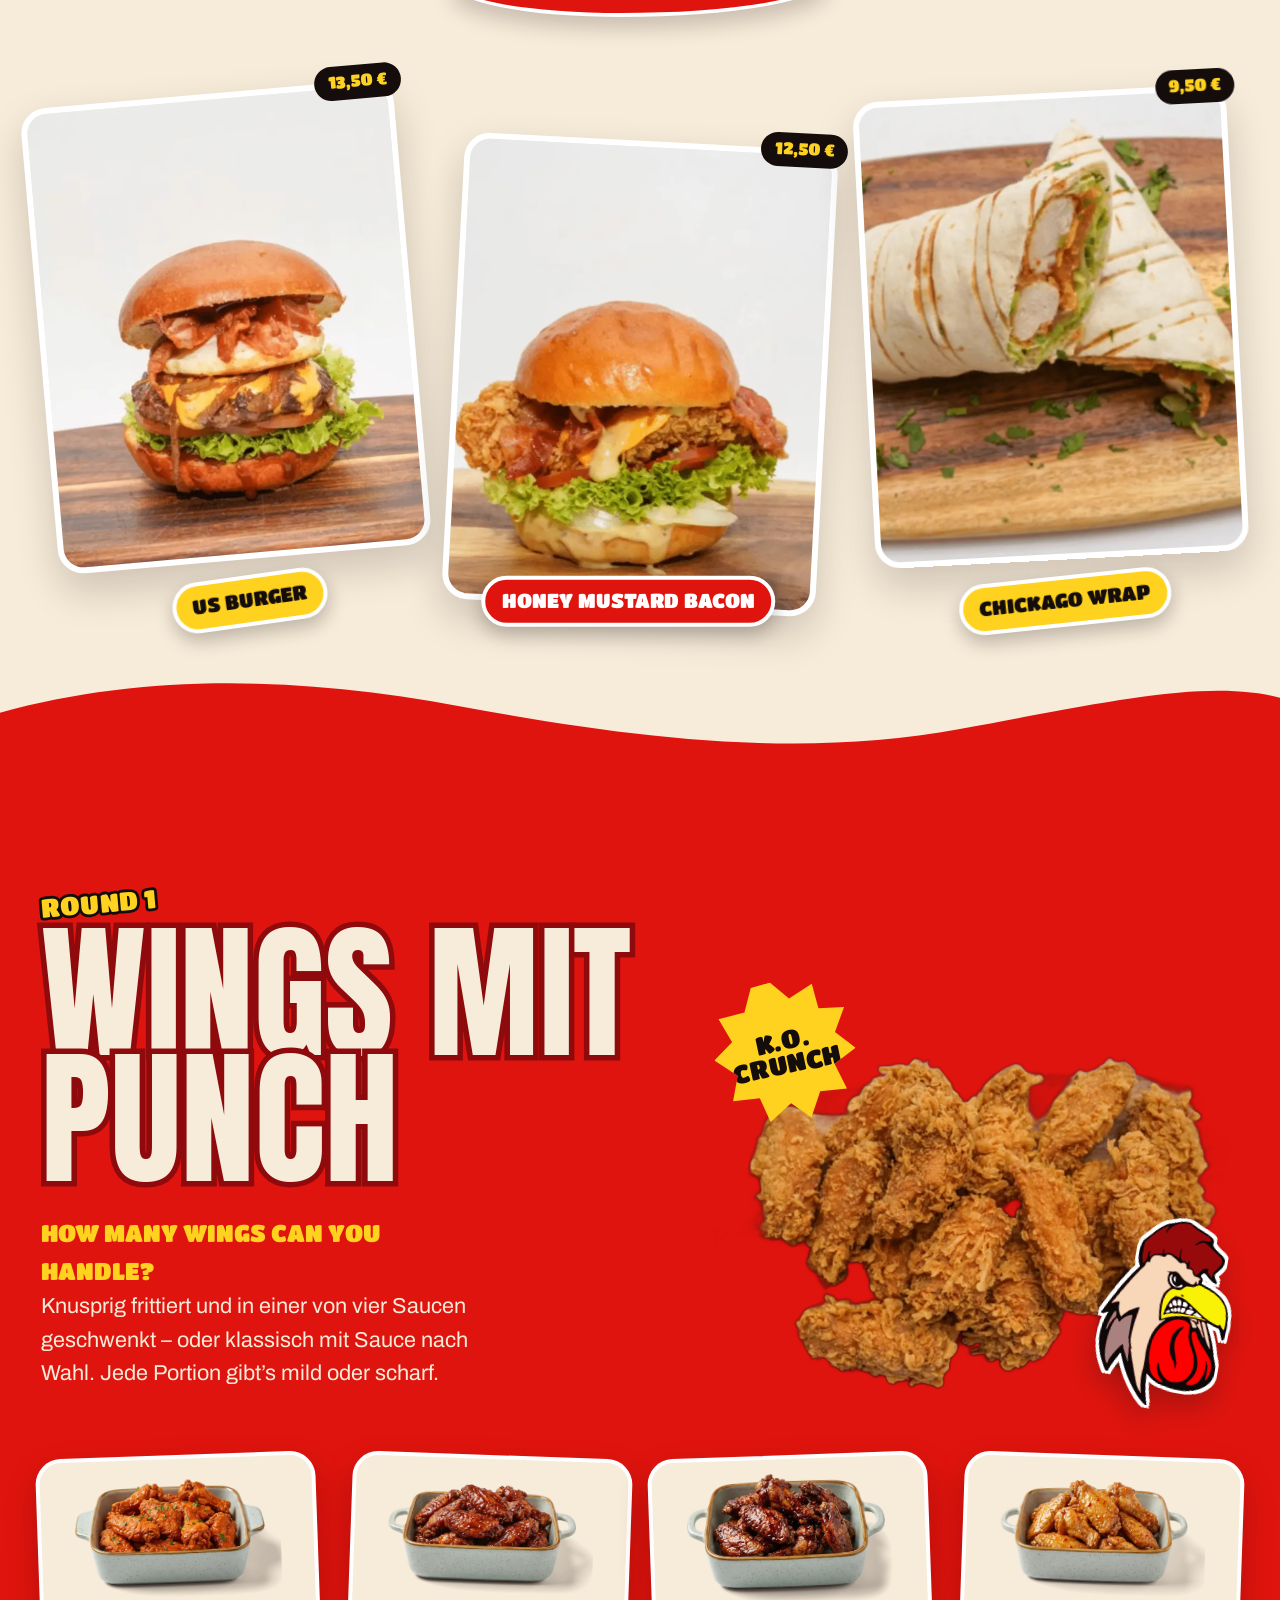
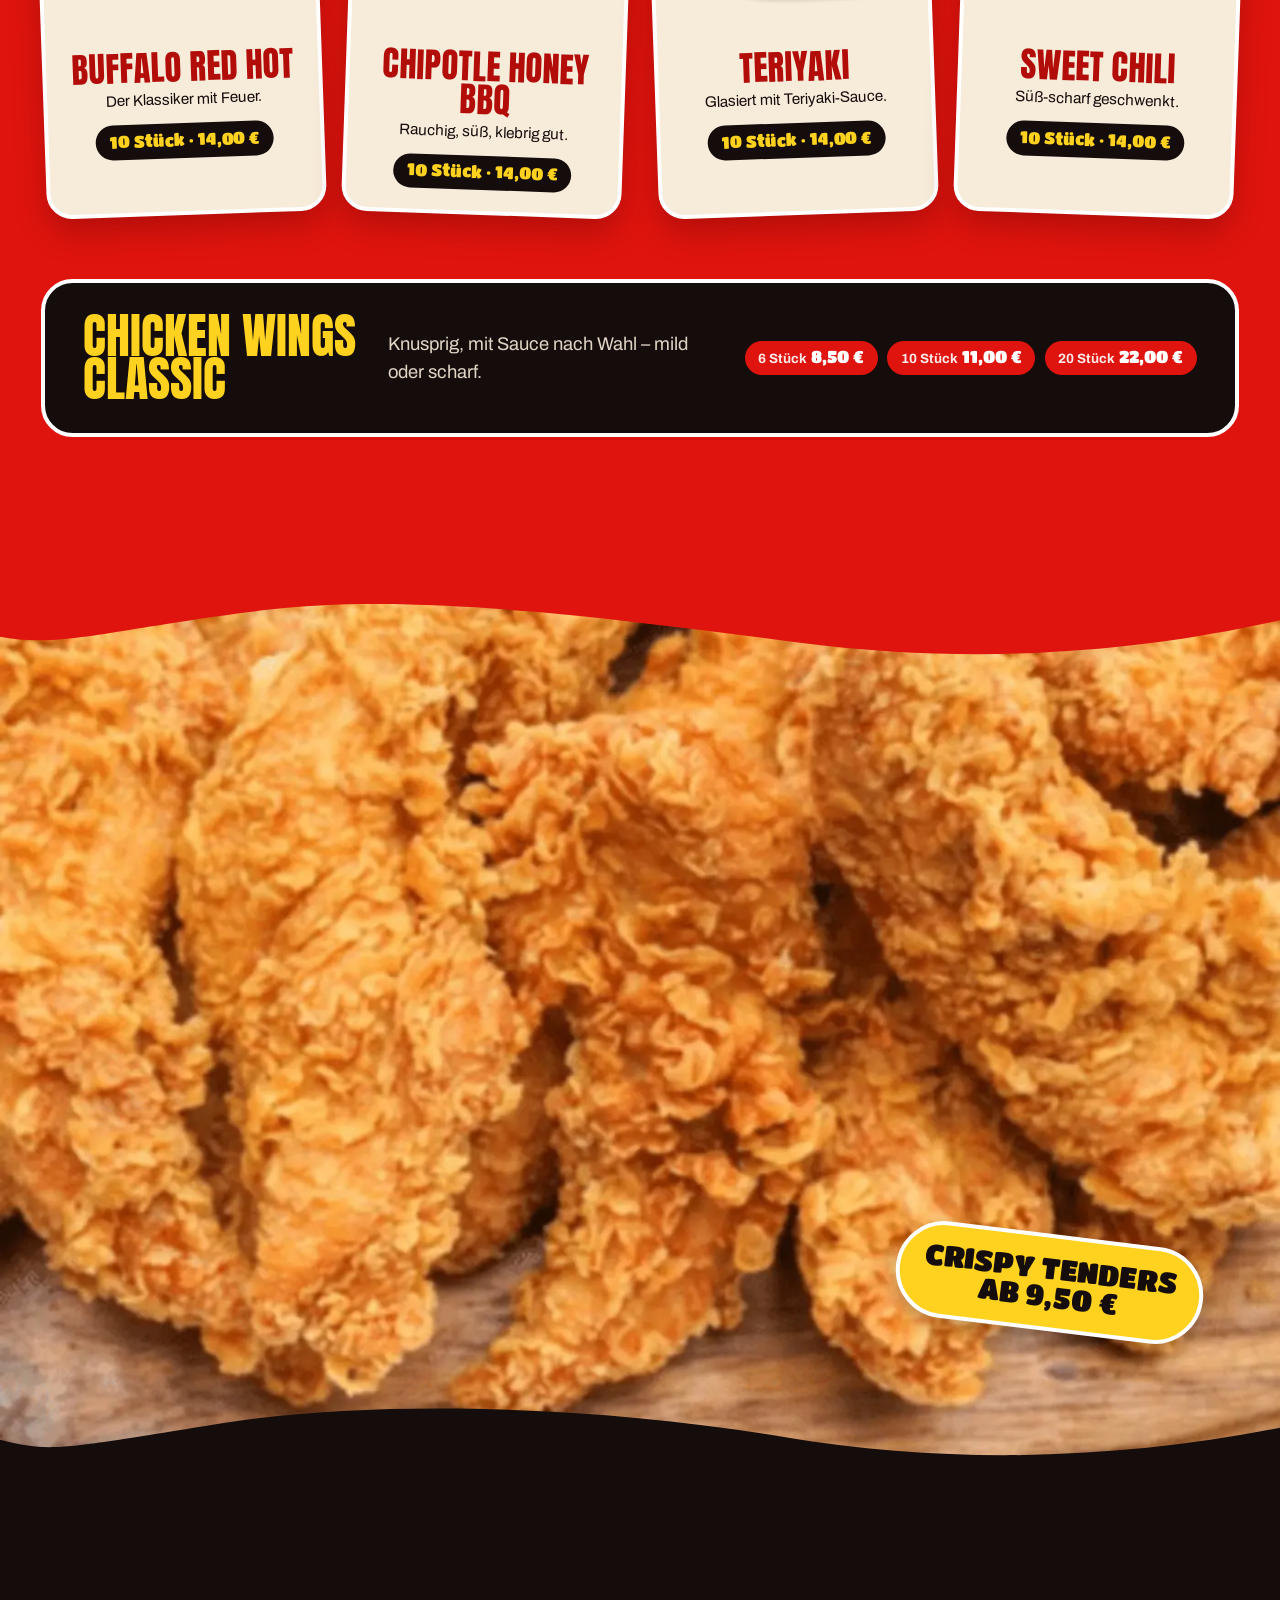
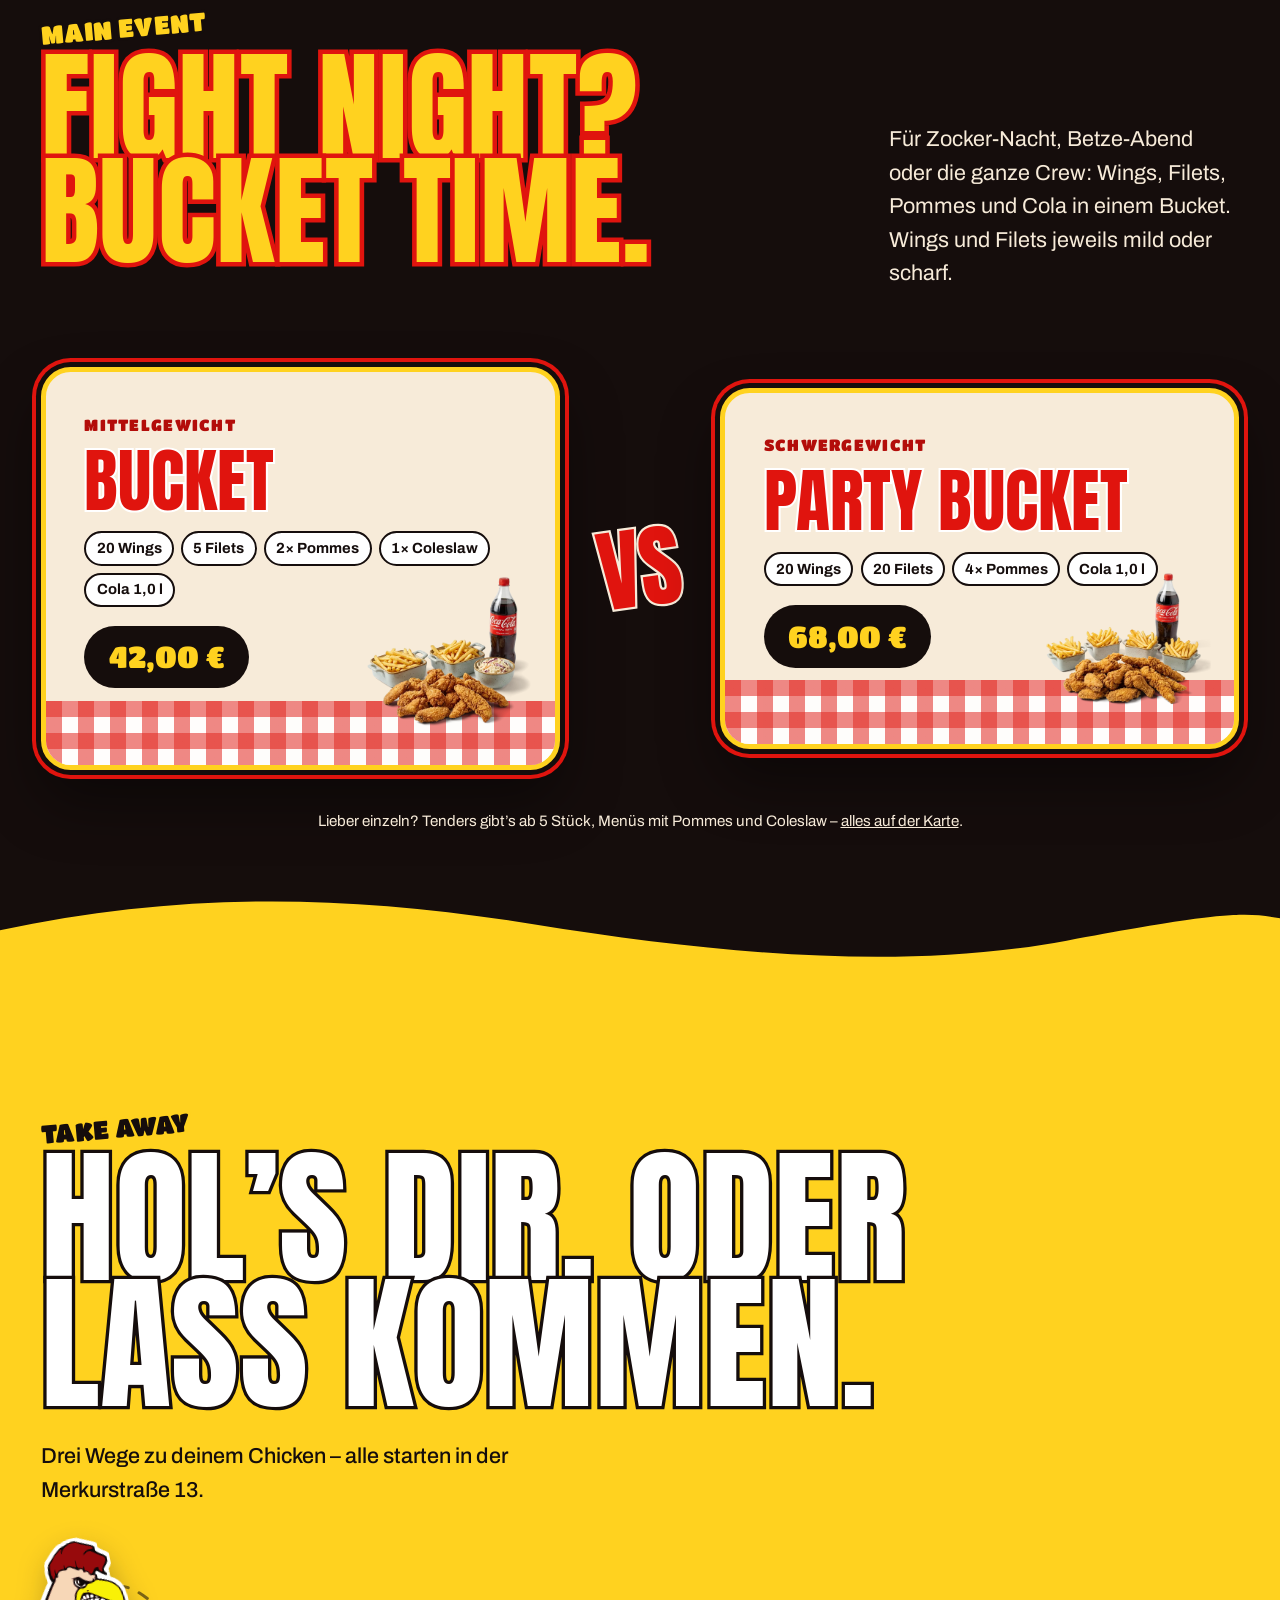
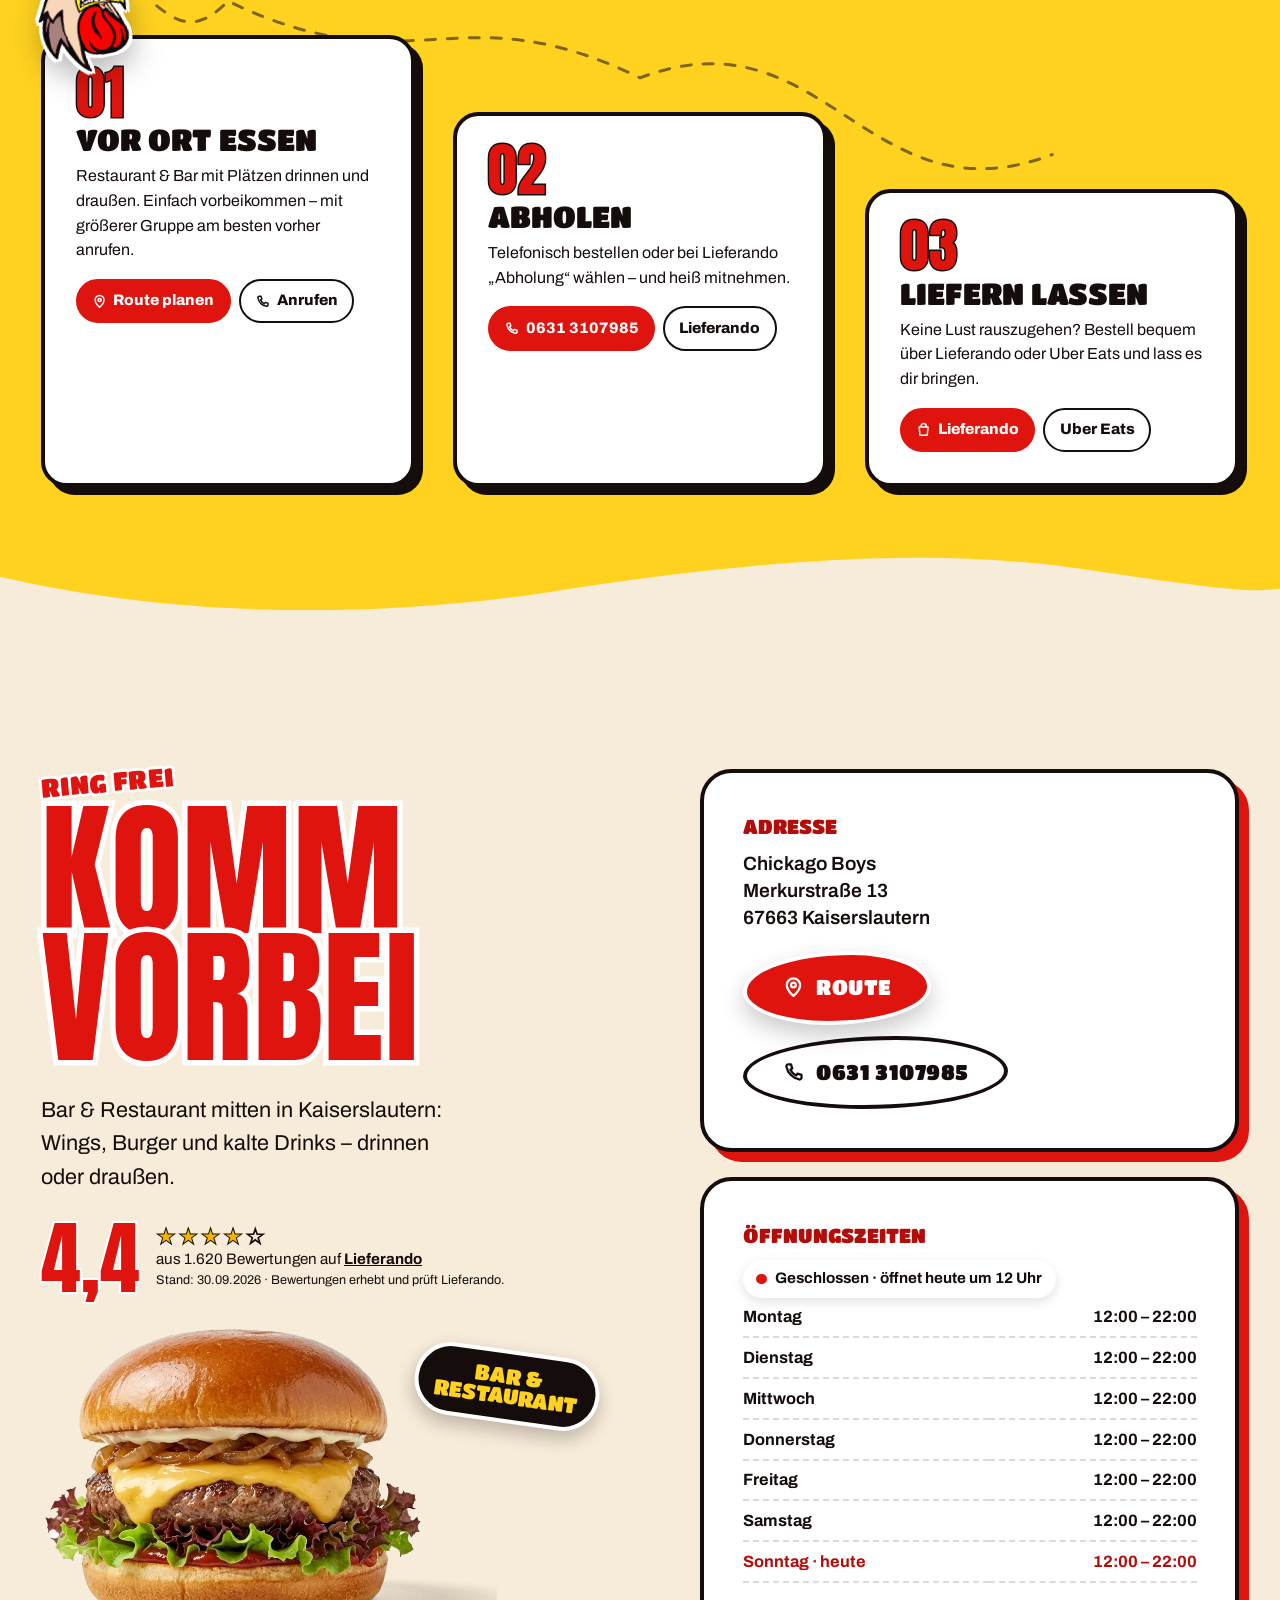
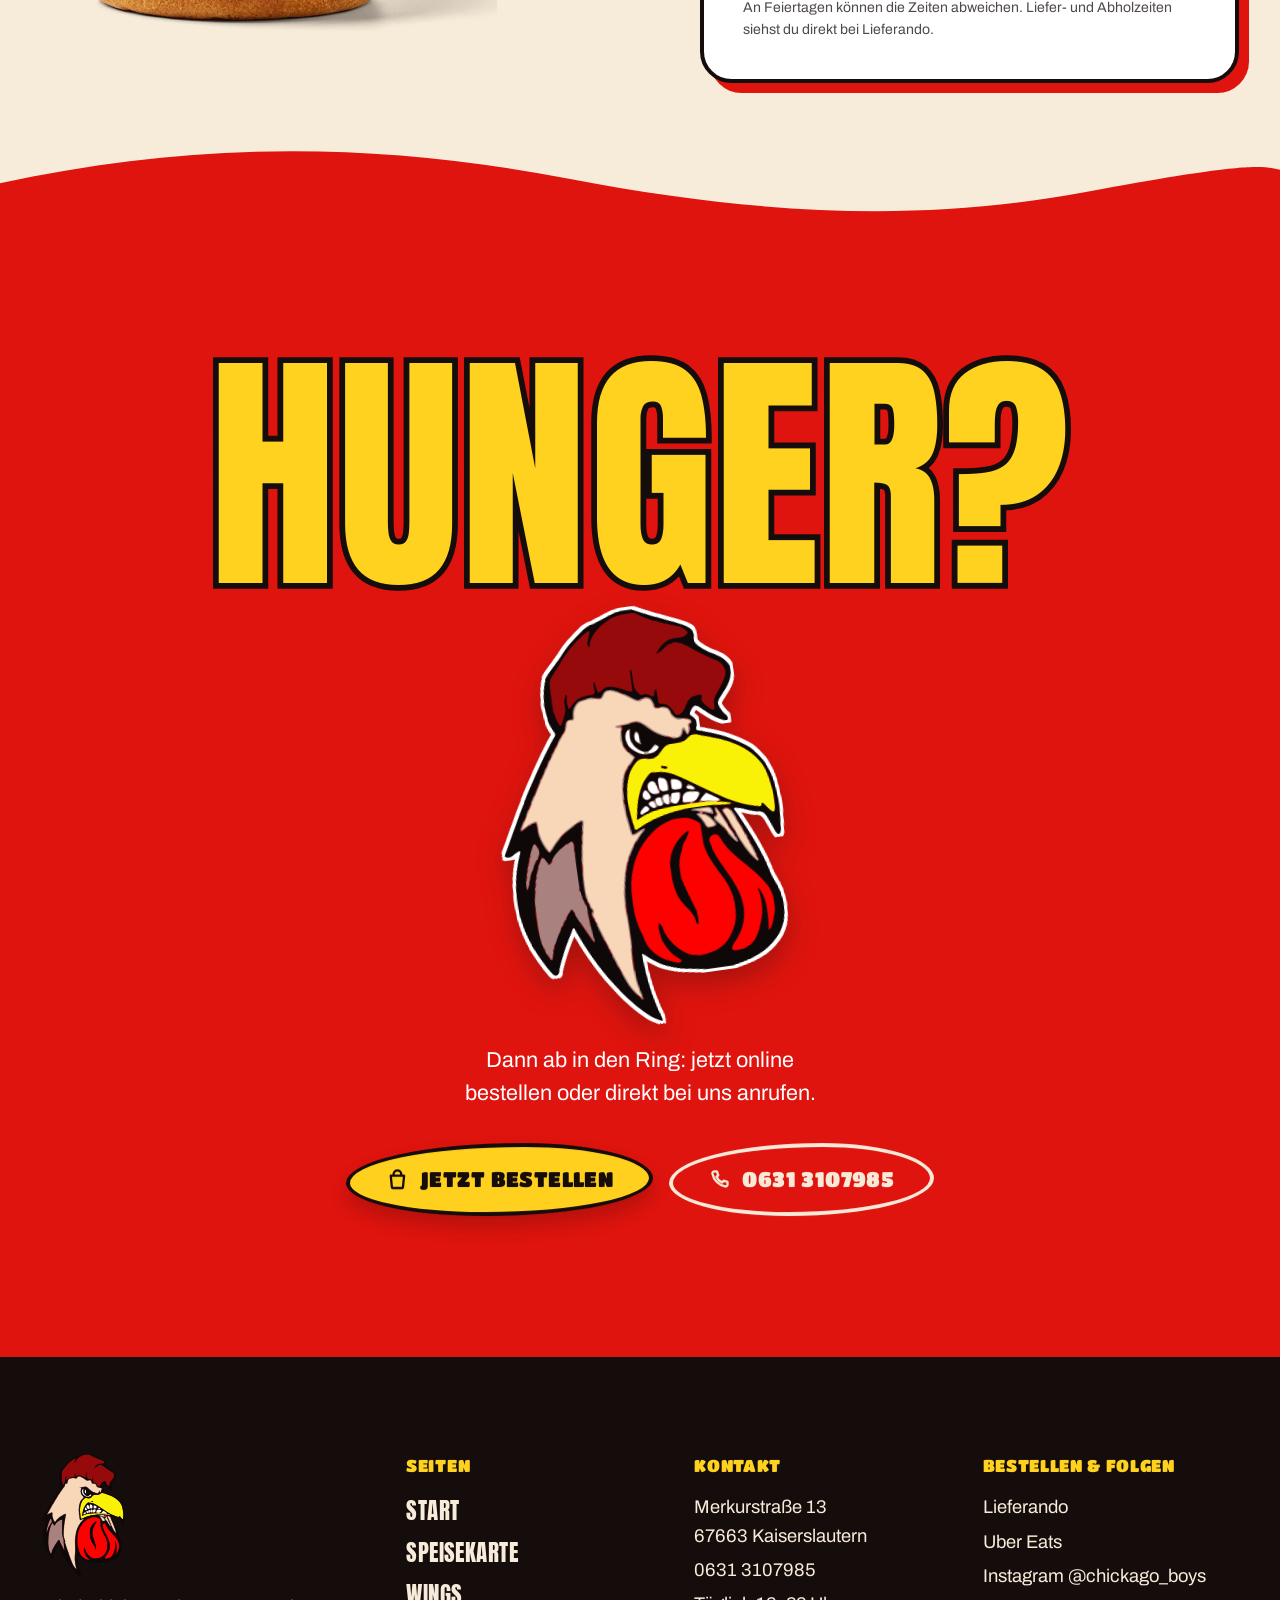
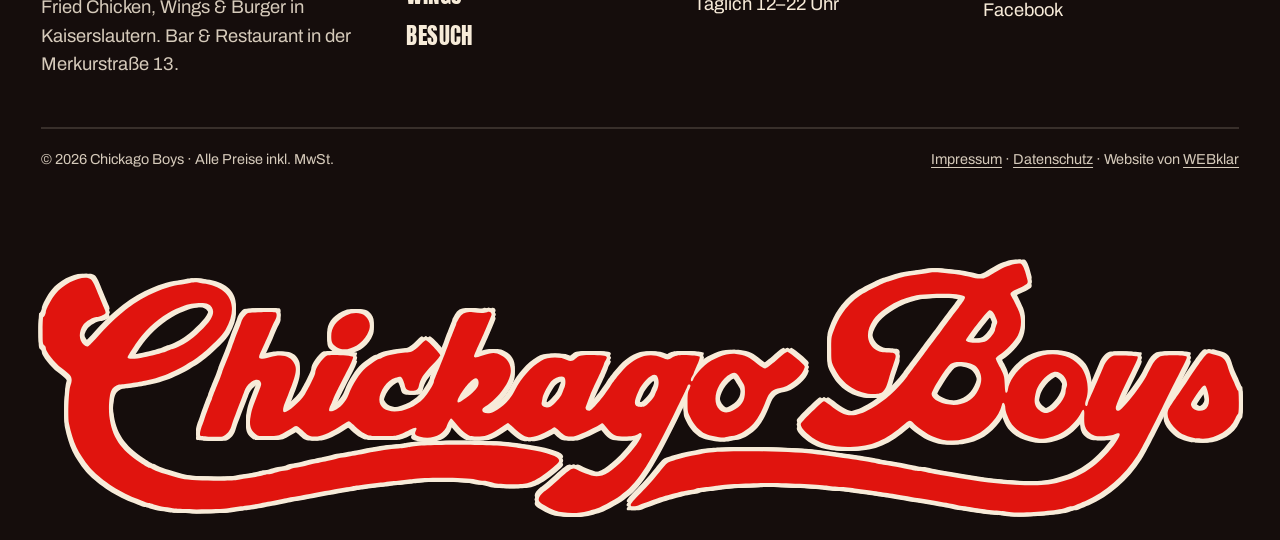
==== commit 53256080: "Runde 2 der Speisenfotos auf der Website - 28 weitere Freisteller mit Kontaktschatten in assets/img/" ====
--- a/index.html
+++ b/index.html
@@ -253,7 +253,7 @@
             </ul>
             <div class="fight-card__foot">
               <span class="price">42,00 €</span>
-              <img src="assets/img/cut-chicken-wings.webp" width="1000" height="813" loading="lazy" alt="">
+              <img class="shot" src="assets/img/menu/bucket.webp" width="902" height="815" loading="lazy" alt="">
             </div>
           </article>
           <span class="vs" aria-hidden="true" data-sticker>VS</span>
@@ -265,7 +265,7 @@
             </ul>
             <div class="fight-card__foot">
               <span class="price">68,00 €</span>
-              <img src="assets/img/cut-chicken-wings.webp" width="1000" height="813" loading="lazy" alt="">
+              <img class="shot" src="assets/img/menu/party-bucket.webp" width="916" height="738" loading="lazy" alt="">
             </div>
           </article>
         </div>
@@ -333,7 +333,7 @@
             </div>
           </div>
           <div class="visit__deco" data-reveal>
-            <img src="assets/img/cut-cheese-burger.webp" width="900" height="656" loading="lazy" alt="Cheese Burger mit Cheddar und karamellisierten Zwiebeln">
+            <img class="shot" src="assets/img/menu/cheese-burger.webp" width="895" height="602" loading="lazy" alt="Cheese Burger mit Cheddar und karamellisierten Zwiebeln">
             <span class="sticker sticker--ink" data-sticker>Bar &amp;<br>Restaurant</span>
           </div>
         </div>
--- a/assets/css/style.css
+++ b/assets/css/style.css
@@ -801,9 +801,24 @@
 .dish-grid--2 { grid-template-columns: repeat(2, 1fr); }
 .cat-split { display: grid; grid-template-columns: minmax(0, .85fr) minmax(0, 1.15fr); gap: clamp(1.5rem, 4vw, 4rem); align-items: start; }
 .cat-split .dish-list { grid-template-columns: 1fr; }
-.sauce-chips { display: flex; flex-wrap: wrap; gap: .6rem; }
-.sauce-chips span { display: inline-flex; gap: .7em; align-items: center; background: var(--white); border: 2px solid var(--red); border-radius: 999px; padding: .5em 1em; font-family: var(--f-wide); font-weight: 900; font-size: .82rem; text-transform: uppercase; color: var(--red); }
-.sauce-chips b { font-family: var(--f-mono); font-weight: 400; color: var(--ink); }
+/* Buckets als breite Karte über die ganze Zeile, beide Buckets nebeneinander mit Foto */
+.dish--wide { grid-column: 1 / -1; }
+.promo-duo { width: 100%; display: grid; grid-template-columns: repeat(2, minmax(0, 1fr)); gap: clamp(1rem, 3vw, 2.5rem); }
+.promo-item { display: flex; flex-direction: column; align-items: center; gap: .4rem; }
+.promo-item img { width: min(100%, 360px); height: clamp(180px, 22vw, 260px); object-fit: contain; }
+@container (max-width: 560px) {
+  .promo-duo { grid-template-columns: 1fr; }
+}
+
+/* Saucen und Getränke: kleine weiße Karten mit Foto, Name und Preis */
+.dip-grid { display: grid; grid-template-columns: repeat(auto-fill, minmax(150px, 1fr)); gap: clamp(.8rem, 1.6vw, 1.2rem); margin-bottom: clamp(1.5rem, 3vw, 2.5rem); }
+.dip { display: flex; flex-direction: column; align-items: center; gap: .3rem; text-align: center; background: var(--white); border-radius: var(--radius); padding: .9rem .8rem 1.1rem; box-shadow: 0 10px 26px rgba(21, 13, 12, .08); transition: transform .45s var(--ease-pop), box-shadow .3s; }
+.dip:hover { transform: translateY(-4px); box-shadow: 0 18px 34px rgba(21, 13, 12, .14); }
+.dip img { width: 100%; height: 110px; object-fit: contain; margin-bottom: .3rem; }
+.dip h3 { font-family: var(--f-wide); font-weight: 900; text-transform: uppercase; font-size: .82rem; line-height: 1.15; margin: 0; color: var(--red); text-wrap: balance; hyphens: manual; max-width: 100%; }
+.dip span { font-family: var(--f-mono); font-size: .78rem; opacity: .75; }
+.dip b { font-family: var(--f-mono); font-weight: 400; font-size: .85rem; color: var(--ink); }
+.dip-grid--drinks .dip img { height: 170px; }
 
 /* ============ Motion setup ============ */
 html.js [data-pop] .pw { display: inline-block; will-change: transform; }
